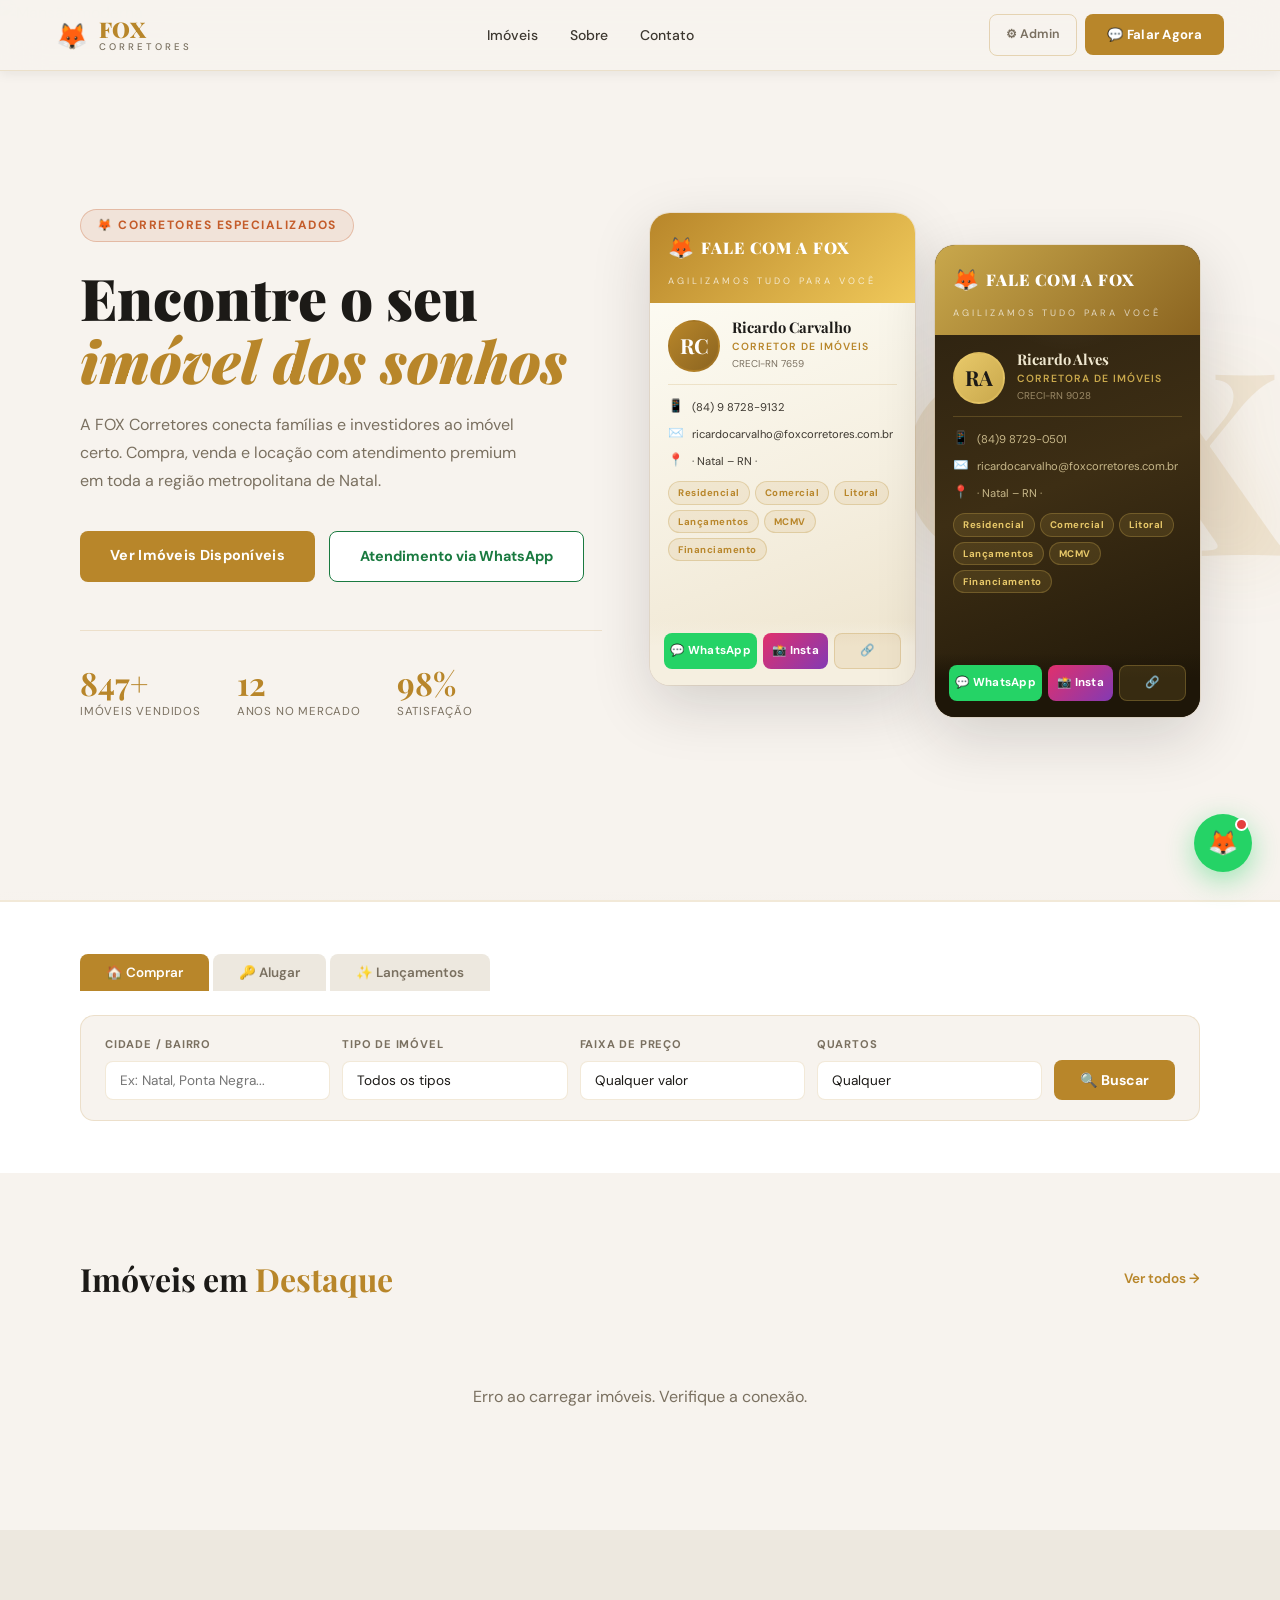
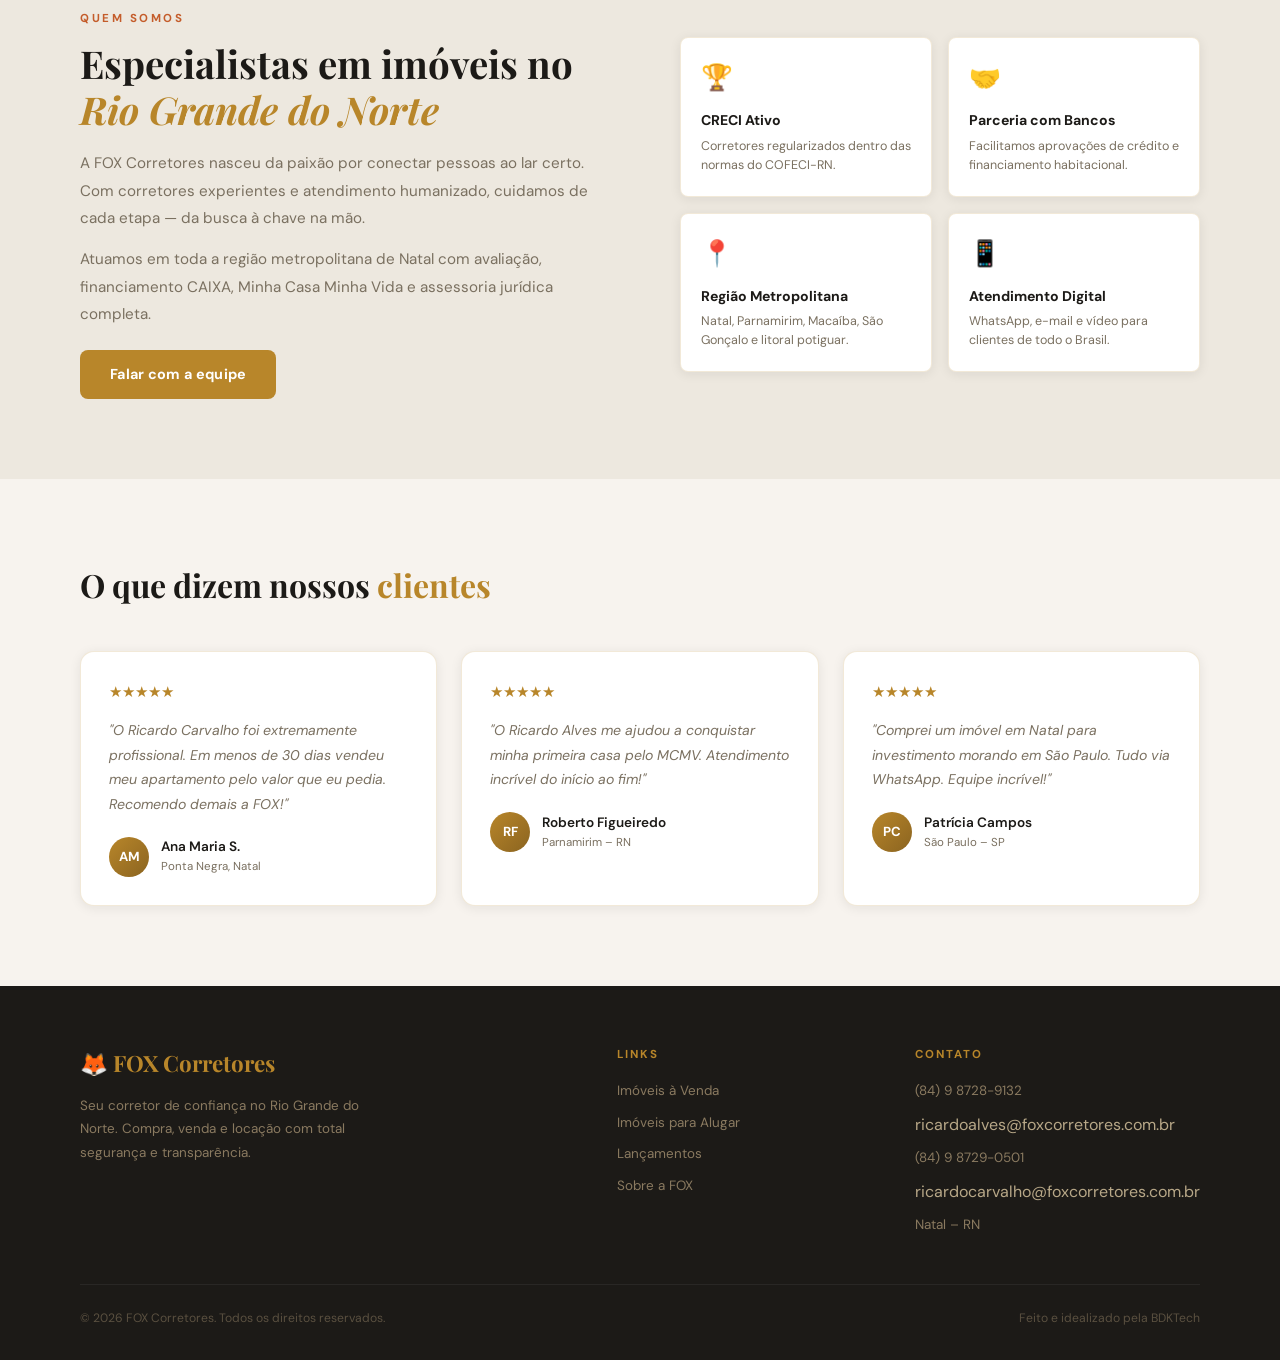
==== index.html @ 23132d55 "Add files via upload" ====
<!DOCTYPE html>
<html lang="pt-BR">
<head>
  <meta charset="UTF-8">
  <meta name="viewport" content="width=device-width, initial-scale=1.0">
  <title>FOX Corretores | Seu Lar Ideal em Natal – RN</title>
  <link rel="stylesheet" href="fox_imoveis.css">
</head>
<body>

<!-- ══════════════════════════════════════════
     NAVBAR
══════════════════════════════════════════ -->
<nav>
  <a href="#" class="nav-logo">
    <span class="nav-logo-emoji">🦊</span>
    <div class="nav-logo-text">
      FOX
      <span>Corretores</span>
    </div>
  </a>
  <ul class="nav-links">
    <li><a href="#listings">Imóveis</a></li>
    <li><a href="#about">Sobre</a></li>
    <li><a href="#contact">Contato</a></li>
  </ul>
  <div class="nav-right">
    <a href="#" class="nav-admin" onclick="openAdminLogin(event)">⚙ Admin</a>
    <a href="#" class="nav-cta" onclick="openWA(); return false;">💬 Falar Agora</a>
  </div>
</nav>

<!-- ══════════════════════════════════════════
     HERO
══════════════════════════════════════════ -->
<section class="hero" id="home">

  <!-- BACKGROUND FOTOGRÁFICO — Mansões reais com família -->
  <div class="hero-bg">
    <!-- Foto principal: mansão moderna luxuosa -->
    <img
      id="hero-photo"
      src="https://images.unsplash.com/photo-1600596542815-ffad4c1539a9?w=1800&q=85&fit=crop&crop=center"
      alt="Mansão moderna"
      style="position:absolute;inset:0;width:100%;height:100%;object-fit:cover;object-position:center 60%;display:block;transition:opacity 1.5s ease;"
    >
    <!-- Foto 2: família em frente a casa -->
    <img
      id="hero-photo-2"
      src="https://images.unsplash.com/photo-1568605114967-8130f3a36994?w=1800&q=85&fit=crop&crop=center"
      alt="Casa com família"
      style="position:absolute;inset:0;width:100%;height:100%;object-fit:cover;object-position:center 55%;display:block;opacity:0;transition:opacity 1.5s ease;"
    >
    <!-- Foto 3: mansão com jardim e piscina -->
    <img
      id="hero-photo-3"
      src="https://images.unsplash.com/photo-1613490493576-7fde63acd811?w=1800&q=85&fit=crop&crop=center"
      alt="Mansão com piscina"
      style="position:absolute;inset:0;width:100%;height:100%;object-fit:cover;object-position:center 50%;display:block;opacity:0;transition:opacity 1.5s ease;"
    >
    <script>
      // Slideshow de fotos reais de mansões
      (function(){
        var photos = ['hero-photo','hero-photo-2','hero-photo-3'];
        var cur = 0;
        setInterval(function(){
          document.getElementById(photos[cur]).style.opacity = '0';
          cur = (cur + 1) % photos.length;
          document.getElementById(photos[cur]).style.opacity = '1';
        }, 6000);
      })();
    </script>
  </div>
  <!-- overlay suave para legibilidade -->
  <div class="hero-overlay"></div>
  <!-- watermark FOX -->
  <div class="hero-watermark">FOX</div>

  <!-- ── CONTEÚDO HERO ESQUERDA ── -->
  <div class="hero-left">
    <div class="hero-tag">🦊 Corretores Especializados</div>
    <h1>Encontre o seu<br><em>imóvel dos sonhos</em></h1>
    <p class="hero-desc">A FOX Corretores conecta famílias e investidores ao imóvel certo. Compra, venda e locação com atendimento premium em toda a região metropolitana de Natal.</p>
    <div class="hero-btns">
      <a href="#listings" class="btn-primary">Ver Imóveis Disponíveis</a>
      <a href="#" class="btn-outline" onclick="openWA(); return false;">Atendimento via WhatsApp</a>
    </div>
    <div class="hero-stats">
      <div><div class="stat-num">847+</div><div class="stat-label">Imóveis Vendidos</div></div>
      <div><div class="stat-num">12</div><div class="stat-label">Anos no Mercado</div></div>
      <div><div class="stat-num">98%</div><div class="stat-label">Satisfação</div></div>
    </div>
  </div>

  <!-- ── DOIS CARTÕES 9:16 LADO A LADO ── -->
  <div class="hero-right">
    <div class="cards-duo">

      <!-- Cartão 1 — Carlos Mendonça (fundo claro) -->
      <div class="biz-card biz-card-1">
        <div class="biz-shine"></div>
        <div class="biz-card-header">
          <div class="biz-logo-line">
            <span class="biz-logo-emoji">🦊</span>
            <span class="biz-logo-name">FALE COM A FOX</span>
          </div>
          <div class="biz-card-sub">AGILIZAMOS TUDO PARA VOCÊ</div>
        </div>
        <div class="biz-avatar-wrap">
          <div class="biz-avatar">RC</div>
          <div>
            <div class="biz-name">Ricardo Carvalho</div>
            <div class="biz-role">Corretor de Imóveis</div>
            <div class="biz-creci">CRECI-RN 7659</div>
          </div>
        </div>
        <div class="biz-divider"></div>
        <div class="biz-info">
          <div class="biz-row"><span class="biz-icon">📱</span><span class="biz-txt">(84) 9 8728-9132</span></div>
          <div class="biz-row"><span class="biz-icon">✉️</span><span class="biz-txt">ricardocarvalho@foxcorretores.com.br</span></div>
          <div class="biz-row"><span class="biz-icon">📍</span><span class="biz-txt">· Natal – RN ·</span></div>
        </div>
        <div class="biz-badges">
          <span class="biz-badge">Residencial</span>
          <span class="biz-badge">Comercial</span>
          <span class="biz-badge">Litoral</span>
          <span class="biz-badge">Lançamentos</span>
          <span class="biz-badge">MCMV</span>
          <span class="biz-badge">Financiamento</span>
          
        </div>
        <div class="biz-actions">
          <a href="#" class="biz-btn biz-btn-wa" onclick="openWA(); return false;">💬 WhatsApp</a>
          <a href="#" class="biz-btn biz-btn-ig">📸 Insta</a>
          <button class="biz-btn biz-btn-sh" onclick="shareCard()">🔗</button>
        </div>
      </div>

      <!-- Cartão 2 — Juliana Pereira (fundo escuro premium) -->
      <div class="biz-card biz-card-2">
        <div class="biz-shine"></div>
        <div class="biz-card-header">
          <div class="biz-logo-line">
            <span class="biz-logo-emoji">🦊</span>
            <span class="biz-logo-name">FALE COM A FOX</span>
          </div>
          <div class="biz-card-sub">AGILIZAMOS TUDO PARA VOCÊ</div>
        </div>
        <div class="biz-avatar-wrap">
          <div class="biz-avatar">RA</div>
          <div>
            <div class="biz-name">Ricardo Alves</div>
            <div class="biz-role">Corretora de Imóveis</div>
            <div class="biz-creci">CRECI-RN 9028</div>
          </div>
        </div>
        <div class="biz-divider"></div>
        <div class="biz-info">
          <div class="biz-row"><span class="biz-icon">📱</span><span class="biz-txt">(84)9 8729-0501</span></div>
          <div class="biz-row"><span class="biz-icon">✉️</span><span class="biz-txt">ricardocarvalho@foxcorretores.com.br</span></div>
          <div class="biz-row"><span class="biz-icon">📍</span><span class="biz-txt">· Natal – RN ·</span></div>
        </div>
        <div class="biz-badges">
          <span class="biz-badge">Residencial</span>
          <span class="biz-badge">Comercial</span>
          <span class="biz-badge">Litoral</span>
          <span class="biz-badge">Lançamentos</span>
          <span class="biz-badge">MCMV</span>
          <span class="biz-badge">Financiamento</span>
        </div>
        <div class="biz-actions">
          <a href="#" class="biz-btn biz-btn-wa" onclick="openWA(); return false;">💬 WhatsApp</a>
          <a href="#" class="biz-btn biz-btn-ig">📸 Insta</a>
          <button class="biz-btn biz-btn-sh" onclick="shareCard()">🔗</button>
        </div>
      </div>

    </div>
  </div>
</section>

<!-- ══════════════════════════════════════════
     BUSCA
══════════════════════════════════════════ -->
<section class="search-section" id="search">
  <div class="search-tabs">
    <button class="tab active" onclick="setTab(this)">🏠 Comprar</button>
    <button class="tab" onclick="setTab(this)">🔑 Alugar</button>
    <button class="tab" onclick="setTab(this)">✨ Lançamentos</button>
  </div>
  <div class="search-bar">
    <div class="filter-group">
      <label>Cidade / Bairro</label>
      <input type="text" placeholder="Ex: Natal, Ponta Negra...">
    </div>
    <div class="filter-group">
      <label>Tipo de Imóvel</label>
      <select>
        <option>Todos os tipos</option>
        <option>Casa</option><option>Apartamento</option><option>Cobertura</option>
        <option>Terreno</option><option>Comercial</option><option>Chácara</option>
      </select>
    </div>
    <div class="filter-group">
      <label>Faixa de Preço</label>
      <select>
        <option>Qualquer valor</option>
        <option>Até R$ 200 mil</option><option>R$ 200–500 mil</option>
        <option>R$ 500 mil – 1 mi</option><option>Acima de R$ 1 mi</option>
      </select>
    </div>
    <div class="filter-group">
      <label>Quartos</label>
      <select>
        <option>Qualquer</option><option>1 quarto</option>
        <option>2 quartos</option><option>3 quartos</option><option>4+ quartos</option>
      </select>
    </div>
    <button class="search-btn" onclick="triggerSearch()">🔍 Buscar</button>
  </div>
</section>

<!-- ══════════════════════════════════════════
     LISTAGENS
══════════════════════════════════════════ -->
<section class="listings-section" id="listings">
  <div class="section-header reveal">
    <h2 class="section-title">Imóveis em <span>Destaque</span></h2>
    <a href="#" class="view-all">Ver todos →</a>
  </div>
  <div class="listings-grid" id="listings-grid"></div>
</section>

<!-- ══════════════════════════════════════════
     SOBRE
══════════════════════════════════════════ -->
<section class="about-section" id="about">
  <div class="reveal">
    <div class="about-label">Quem somos</div>
    <h2 class="about-title">Especialistas em imóveis no<br><em style="color:var(--gold);font-style:italic;">Rio Grande do Norte</em></h2>
    <p class="about-text">A FOX Corretores nasceu da paixão por conectar pessoas ao lar certo. Com corretores experientes e atendimento humanizado, cuidamos de cada etapa — da busca à chave na mão.</p>
    <p class="about-text">Atuamos em toda a região metropolitana de Natal com avaliação, financiamento CAIXA, Minha Casa Minha Vida e assessoria jurídica completa.</p>
    <a href="#" class="btn-primary" onclick="openWA(); return false;" style="margin-top:8px;display:inline-block;">Falar com a equipe</a>
  </div>
  <div class="about-grid reveal">
    <div class="about-item"><div class="about-item-icon">🏆</div><div class="about-item-title">CRECI Ativo</div><div class="about-item-text">Corretores regularizados dentro das normas do COFECI-RN.</div></div>
    <div class="about-item"><div class="about-item-icon">🤝</div><div class="about-item-title">Parceria com Bancos</div><div class="about-item-text">Facilitamos aprovações de crédito e financiamento habitacional.</div></div>
    <div class="about-item"><div class="about-item-icon">📍</div><div class="about-item-title">Região Metropolitana</div><div class="about-item-text">Natal, Parnamirim, Macaíba, São Gonçalo e litoral potiguar.</div></div>
    <div class="about-item"><div class="about-item-icon">📱</div><div class="about-item-title">Atendimento Digital</div><div class="about-item-text">WhatsApp, e-mail e vídeo para clientes de todo o Brasil.</div></div>
  </div>
</section>

<!-- ══════════════════════════════════════════
     DEPOIMENTOS
══════════════════════════════════════════ -->
<section class="testimonials">
  <div class="section-header reveal">
    <h2 class="section-title">O que dizem nossos <span>clientes</span></h2>
  </div>
  <div class="testimonials-grid">
    <div class="testimonial-card reveal">
      <div class="stars">★★★★★</div>
      <div class="testimonial-text">"O Ricardo Carvalho foi extremamente profissional. Em menos de 30 dias vendeu meu apartamento pelo valor que eu pedia. Recomendo demais a FOX!"</div>
      <div class="testimonial-author"><div class="author-avatar">AM</div><div><div class="author-name">Ana Maria S.</div><div class="author-loc">Ponta Negra, Natal</div></div></div>
    </div>
    <div class="testimonial-card reveal">
      <div class="stars">★★★★★</div>
      <div class="testimonial-text">"O Ricardo Alves me ajudou a conquistar minha primeira casa pelo MCMV. Atendimento incrível do início ao fim!"</div>
      <div class="testimonial-author"><div class="author-avatar">RF</div><div><div class="author-name">Roberto Figueiredo</div><div class="author-loc">Parnamirim – RN</div></div></div>
    </div>
    <div class="testimonial-card reveal">
      <div class="stars">★★★★★</div>
      <div class="testimonial-text">"Comprei um imóvel em Natal para investimento morando em São Paulo. Tudo via WhatsApp. Equipe incrível!"</div>
      <div class="testimonial-author"><div class="author-avatar">PC</div><div><div class="author-name">Patrícia Campos</div><div class="author-loc">São Paulo – SP</div></div></div>
    </div>
  </div>
</section>

<!-- ══════════════════════════════════════════
     FOOTER
══════════════════════════════════════════ -->
<footer id="contact">
  <div class="footer-grid">
    <div>
      <div class="footer-brand">🦊 FOX Corretores</div>
      <p class="footer-desc">Seu corretor de confiança no Rio Grande do Norte. Compra, venda e locação com total segurança e transparência.</p>
    </div>
    <div>
      <div class="footer-title">Links</div>
      <div class="footer-links">
        <a href="#listings">Imóveis à Venda</a>
        <a href="#listings">Imóveis para Alugar</a>
        <a href="#listings">Lançamentos</a>
        <a href="#about">Sobre a FOX</a>
      </div>
    </div>
    <div>
      <div class="footer-title">Contato</div>
      <div class="footer-links">
        <a href="tel:+5584987289132">(84) 9 8728-9132</a>
         ricardoalves@foxcorretores.com.br
        <a href="tel:+5584987290501">(84) 9 8729-0501</a>
        ricardocarvalho@foxcorretores.com.br
        
        <a href="#">Natal – RN</a>
      </div>
    </div>
  </div>
  <div class="footer-bottom">
    <span>© 2026 FOX Corretores. Todos os direitos reservados.</span>
    <span>Feito e idealizado pela BDKTech</span>
  </div>
</footer>

<!-- ══════════════════════════════════════════
     WHATSAPP AGENT WIDGET
══════════════════════════════════════════ -->
<div class="wa-widget">
  <div class="wa-chat" id="wa-chat">
    <div class="wa-header">
      <div class="wa-hdr-av">🦊</div>
      <div>
        <div class="wa-hdr-name">Assistente FOX Corretores</div>
        <div class="wa-hdr-status">🟢 Online agora</div>
      </div>
      <button class="wa-hdr-close" onclick="closeWA()">✕</button>
    </div>
    <div class="wa-msgs" id="wa-msgs">
      <div class="msg msg-bot">👋 Olá! Sou o assistente virtual da <strong>FOX Corretores</strong>.</div>
      <div class="msg msg-bot">Para te ajudar a encontrar o imóvel ideal, você busca para <strong>comprar</strong> ou <strong>alugar</strong>? 🏠</div>
    </div>
    <div class="wa-quick" id="wa-quick">
      <button class="q-btn" onclick="selectOpt('Comprar')">🏠 Comprar</button>
      <button class="q-btn" onclick="selectOpt('Alugar')">🔑 Alugar</button>
      <button class="q-btn" onclick="selectOpt('Só estou olhando')">👀 Só olhando</button>
    </div>
    <div class="wa-input-row">
      <input class="wa-inp" id="wa-inp" type="text" placeholder="Digite sua mensagem..." onkeydown="if(event.key==='Enter')sendWA()">
      <button class="wa-send-btn" onclick="sendWA()">➤</button>
    </div>
  </div>
  <div class="wa-bubble" id="wa-bubble" onclick="toggleWA()">
    🦊
    <div class="wa-dot"></div>
  </div>
</div>

<!-- ══════════════════════════════════════════
     PAINEL ADMIN
══════════════════════════════════════════ -->
<div id="admin-panel">
  <div style="flex:1;" onclick="closeAdmin()"></div>
  <div class="admin-sidebar" onclick="event.stopPropagation()">

    <!-- VIEW: LOGIN -->
    <div id="admin-login-view">
      <div class="admin-header">
        <div class="admin-title">🦊 Painel FOX Corretores</div>
        <button class="admin-close" onclick="closeAdmin()">✕</button>
      </div>
      <div class="admin-body" style="background:var(--bg-card);">
        <div class="login-box">
          <h2>Acesso Restrito</h2>
          <p>Entre com suas credenciais para gerenciar os anúncios do site.</p>
          <div class="form-group"><label>E-mail</label><input class="form-control" id="login-user" type="email" placeholder="seu@email.com" onkeydown="if(event.key==='Enter')doLogin()"></div>
          <div class="form-group"><label>Senha</label><input class="form-control" id="login-pass" type="password" placeholder="••••••••" onkeydown="if(event.key==='Enter')doLogin()"></div>
          <button class="btn-form" onclick="doLogin()">Entrar no Painel</button>
          <div class="login-error" id="login-error">Usuário ou senha incorretos.</div>
          <p class="login-hint" style="color:var(--text-muted);font-size:0.72rem;margin-top:12px;">Use seu e-mail e senha cadastrados pela administração.</p>
        </div>
      </div>
    </div>

    <!-- VIEW: PAINEL PRINCIPAL -->
    <div id="admin-main-view" style="display:none;flex-direction:column;height:100%;">
      <div class="admin-header">
        <div class="admin-title">🦊 Painel FOX Corretores</div>
        <button class="admin-close" onclick="closeAdmin()">✕</button>
      </div>
      <div class="admin-tabs">
        <button class="admin-tab active"  onclick="switchAdminTab('imoveis',this)">🏠 Imóveis</button>
        <button class="admin-tab"         onclick="switchAdminTab('corretores',this)">👤 Corretores</button>
      </div>
      <div class="admin-body" id="admin-body-content"></div>
    </div>
  </div>
</div>

<!-- MODAL: NOVO / EDITAR IMÓVEL -->
<div class="modal-overlay" id="imovel-modal" onclick="closeModal()">
  <div class="modal-box" onclick="event.stopPropagation()">
    <div class="modal-title" id="modal-title">Novo Anúncio</div>
    <div class="form-grid">
      <div class="form-group s2"><label>Título do Imóvel</label><input class="form-control" id="f-titulo" placeholder="Ex: Casa com piscina em condomínio fechado"></div>
      <div class="form-group">
        <label>Tipo</label>
        <select class="form-control" id="f-tipo"><option>Casa</option><option>Apartamento</option><option>Cobertura</option><option>Terreno</option><option>Comercial</option><option>Chácara</option></select>
      </div>
      <div class="form-group">
        <label>Modalidade</label>
        <select class="form-control" id="f-modal"><option value="venda">Venda</option><option value="aluguel">Aluguel</option><option value="lancamento">Lançamento</option></select>
      </div>
      <div class="form-group"><label>Preço</label><input class="form-control" id="f-preco" placeholder="Ex: R$ 750.000 ou R$ 3.200/mês"></div>
      <div class="form-group"><label>Área (m²)</label><input class="form-control" id="f-area" placeholder="280"></div>
      <div class="form-group"><label>Quartos</label><input class="form-control" id="f-quartos" type="number" min="0" max="20" placeholder="4"></div>
      <div class="form-group"><label>Suítes</label><input class="form-control" id="f-suites" type="number" min="0" max="20" placeholder="2"></div>
      <div class="form-group"><label>Vagas</label><input class="form-control" id="f-vagas" type="number" min="0" max="20" placeholder="2"></div>
      <div class="form-group"><label>Banheiros</label><input class="form-control" id="f-banheiros" type="number" min="0" max="20" placeholder="3"></div>
      <div class="form-group s2"><label>Bairro / Cidade</label><input class="form-control" id="f-local" placeholder="Ex: Ponta Negra, Natal – RN"></div>
      <div class="form-group s2"><label>Descrição</label><textarea class="form-control" id="f-desc" rows="3" placeholder="Descreva o imóvel, diferenciais, localização..."></textarea></div>
      <div class="form-group s2">
        <label>Fotos do Imóvel</label>
        <div class="img-upload" onclick="document.getElementById('img-file-input').click()">
          <input type="file" id="img-file-input" accept="image/*" multiple onchange="handleImgUpload(event)">
          <div class="img-upload-lbl">📷 <span>Clique para adicionar fotos</span> · JPG, PNG · múltiplas imagens</div>
        </div>
        <div class="img-previews" id="img-previews"></div>
      </div>
    </div>
    <div class="modal-actions">

      <button class="btn-save"   onclick="saveImovel()">💾 Salvar Anúncio</button>
    </div>
  </div>
</div>

<!-- MODAL: EDITAR PERFIL DO CORRETOR -->
<div class="modal-overlay" id="corretor-modal" onclick="closeCorretorModal()">
  <div class="modal-box" onclick="event.stopPropagation()" style="max-width:520px;">
    <div class="modal-title">✏ Editar Perfil do Corretor</div>

    <!-- Avatar preview + upload de foto -->
    <div style="display:flex;align-items:center;gap:20px;margin-bottom:24px;padding:16px;
                background:var(--bg);border-radius:var(--radius-sm);border:1px solid var(--border);">
      <div id="cf-foto-preview"
           style="width:72px;height:72px;border-radius:50%;overflow:hidden;flex-shrink:0;
                  background:linear-gradient(135deg,#B8862A,#8B6420);
                  display:flex;align-items:center;justify-content:center;
                  font-family:'Playfair Display',serif;font-size:1.5rem;font-weight:700;color:#fff;">RC</div>
      <div>
        <div style="font-weight:700;font-size:0.85rem;color:var(--text);margin-bottom:8px;">Foto de Perfil</div>
        <div style="display:flex;gap:8px;flex-wrap:wrap;">
          <label style="background:var(--gold);color:#fff;padding:7px 16px;border-radius:var(--radius-sm);
                        font-size:0.78rem;font-weight:700;cursor:pointer;display:inline-block;">
            📷 Escolher Foto
            <input type="file" accept="image/*" style="display:none;" onchange="handleCorretorFoto(event)">
          </label>
          <button onclick="removeCorretorFoto()"
                  style="background:rgba(192,57,43,0.1);border:1px solid rgba(192,57,43,0.25);color:#C0392B;
                         padding:7px 14px;border-radius:var(--radius-sm);font-size:0.78rem;font-weight:600;
                         cursor:pointer;font-family:'DM Sans',sans-serif;">
            🗑 Remover
          </button>
        </div>
        <p style="font-size:0.7rem;color:var(--text-muted);margin-top:6px;">JPG ou PNG · será recortada em círculo</p>
      </div>
    </div>

    <div class="form-grid">
      <div class="form-group s2"><label>Nome Completo</label>
        <input class="form-control" id="cf-nome" placeholder="Ex: Ricardo Carvalho"></div>
      <div class="form-group"><label>Cargo / Função</label>
        <input class="form-control" id="cf-role" placeholder="Corretor de Imóveis"></div>
      <div class="form-group"><label>CRECI</label>
        <input class="form-control" id="cf-creci" placeholder="CRECI-RN 0000"></div>
      <div class="form-group"><label>Telefone</label>
        <input class="form-control" id="cf-tel" placeholder="(84) 9 9999-9999"></div>
      <div class="form-group"><label>E-mail</label>
        <input class="form-control" id="cf-email" placeholder="nome@foxcorretores.com.br"></div>
      <div class="form-group"><label>Cidade / Região</label>
        <input class="form-control" id="cf-cidade" placeholder="Natal – RN"></div>
      <div class="form-group"><label>WhatsApp (só números)</label>
        <input class="form-control" id="cf-wa" placeholder="5584999999999"></div>
      <div class="form-group"><label>Instagram (usuário ou URL)</label>
        <input class="form-control" id="cf-ig" placeholder="@foxcorretores ou https://...">
      </div>
      <div class="form-group s2"><label>Especialidades (separadas por vírgula)</label>
        <input class="form-control" id="cf-badges" placeholder="Residencial, Comercial, Litoral, MCMV">
      </div>
      <div class="form-group s2">
        <label>Senha de Acesso ao Painel</label>
        <input class="form-control" id="cf-senha" type="password" placeholder="Deixe em branco para não alterar">
        <p style="font-size:0.7rem;color:var(--text-muted);margin-top:5px;">Define ou altera a senha de login deste corretor no painel admin.</p>
      </div>
    </div>
    <div class="modal-actions">
      <button class="btn-cancel" onclick="closeCorretorModal()">Cancelar</button>
      <button class="btn-save"   onclick="saveCorretor()">💾 Salvar Perfil</button>
    </div>
  </div>
</div>

<!-- TOAST -->
<div class="toast" id="toast"></div>

<!-- SCRIPTS -->
<script src="fox_main.js"></script>
<script src="fox_admin.js"></script>

</body>
</html>
---- fox_imoveis.css ----
/* ══════════════════════════════════════════
   FOX IMÓVEIS — Stylesheet Principal
   Paleta: Branco / Creme / Dourado / Terracota
══════════════════════════════════════════ */

@import url('https://fonts.googleapis.com/css2?family=Playfair+Display:ital,wght@0,400;0,700;0,900;1,400&family=DM+Sans:ital,wght@0,300;0,400;0,500;0,600;1,400&display=swap');

/* ── VARIÁVEIS ── */
:root {
  --gold:        #B8862A;
  --gold-2:      #D4A843;
  --gold-light:  #F0C95A;
  --terra:       #C45C2A;
  --terra-light: #E87848;

  --bg:          #F7F3EE;
  --bg-2:        #EDE8DF;
  --bg-3:        #E4DDD3;
  --bg-card:     #FFFFFF;
  --bg-dark:     #1C1A17;

  --text:        #1C1A17;
  --text-2:      #3D3830;
  --text-muted:  #7A7060;
  --text-light:  #A89880;

  --border:      rgba(184,134,42,0.18);
  --border-2:    rgba(184,134,42,0.30);
  --shadow-sm:   0 2px 12px rgba(28,26,23,0.08);
  --shadow-md:   0 8px 32px rgba(28,26,23,0.12);
  --shadow-lg:   0 20px 60px rgba(28,26,23,0.16);
  --radius:      14px;
  --radius-sm:   8px;
}

/* ── RESET ── */
*, *::before, *::after { margin:0; padding:0; box-sizing:border-box; }
html { scroll-behavior:smooth; }
body {
  font-family: 'DM Sans', sans-serif;
  background: var(--bg);
  color: var(--text);
  overflow-x: hidden;
  line-height: 1.6;
}
img { max-width:100%; display:block; }
a { text-decoration:none; }

/* ══════════════════════════════════════════
   NAVBAR
══════════════════════════════════════════ */
nav {
  position: fixed; top:0; left:0; right:0; z-index:1000;
  display: flex; align-items:center; justify-content:space-between;
  padding: 14px 56px;
  background: rgba(247,243,238,0.92);
  backdrop-filter: blur(20px);
  border-bottom: 1px solid var(--border);
  box-shadow: var(--shadow-sm);
}
.nav-logo {
  display: flex; align-items:center; gap:10px;
  font-family: 'Playfair Display', serif;
  font-size: 1.35rem; font-weight:900; color:var(--gold);
  letter-spacing: 0.5px;
}
.nav-logo-emoji { font-size:1.6rem; line-height:1; }
.nav-logo-text { display:flex; flex-direction:column; line-height:1.1; }
.nav-logo-text span { font-size:0.6rem; font-family:'DM Sans',sans-serif; font-weight:500; color:var(--text-muted); letter-spacing:3px; text-transform:uppercase; }
.nav-links { display:flex; gap:32px; list-style:none; }
.nav-links a { color:var(--text-2); font-size:0.875rem; font-weight:500; transition:color 0.2s; }
.nav-links a:hover { color:var(--gold); }
.nav-right { display:flex; gap:8px; align-items:center; }
.nav-cta {
  background: var(--gold); color:#fff;
  padding: 10px 22px; border-radius:var(--radius-sm);
  font-weight:700; font-size:0.82rem; cursor:pointer; border:none;
  transition:all 0.2s; letter-spacing:0.3px;
}
.nav-cta:hover { background:var(--gold-2); transform:translateY(-1px); box-shadow:0 4px 16px rgba(184,134,42,0.3); }
.nav-admin {
  background:transparent; color:var(--text-muted);
  padding:10px 16px; border-radius:var(--radius-sm);
  font-weight:600; font-size:0.78rem; cursor:pointer;
  border:1px solid var(--border-2); transition:all 0.2s;
}
.nav-admin:hover { border-color:var(--gold); color:var(--gold); background:rgba(184,134,42,0.06); }

/* ══════════════════════════════════════════
   HERO
══════════════════════════════════════════ */
.hero {
  min-height: 100vh;
  display: grid;
  grid-template-columns: 1fr 1fr;
  align-items: center;
  padding: 110px 80px 80px;
  position: relative;
  overflow: hidden;
  gap: 48px;
}

/* background SVG + overlay */
.hero-bg {
  position: absolute; inset:0; z-index:0;
  pointer-events:none; user-select:none;
}
.hero-bg svg { width:100%; height:100%; object-fit:cover; display:block; }
.hero-overlay {
  position: absolute; inset:0; z-index:1; pointer-events:none;
  /* Gradiente direcional: mais opaco na esquerda (texto) e base, mais transparente à direita (cartões) */
  background:
    linear-gradient(105deg,
      rgba(247,243,238,0.88) 0%,
      rgba(247,243,238,0.72) 38%,
      rgba(247,243,238,0.38) 60%,
      rgba(247,243,238,0.55) 100%
    ),
    linear-gradient(to bottom,
      rgba(247,243,238,0.3) 0%,
      rgba(247,243,238,0.0) 30%,
      rgba(247,243,238,0.0) 65%,
      rgba(247,243,238,0.7) 100%
    );
}

/* watermark FOX */
.hero-watermark {
  position: absolute; right:0; top:50%;
  transform: translateY(-50%);
  font-family:'Playfair Display',serif;
  font-size: clamp(14rem, 20vw, 22rem);
  font-weight:900; line-height:1;
  color: rgba(184,134,42,0.13);
  pointer-events:none; user-select:none;
  z-index:2; letter-spacing:-4px;
  text-shadow: 0 0 80px rgba(184,134,42,0.15);
}

.hero-left  { position:relative; z-index:3; }
.hero-right { position:relative; z-index:3; display:flex; justify-content:center; align-items:center; }

/* conteúdo hero */
.hero-tag {
  display: inline-flex; align-items:center; gap:8px;
  background: rgba(196,92,42,0.10);
  border: 1px solid rgba(196,92,42,0.30);
  color: var(--terra);
  padding: 6px 16px; border-radius:99px;
  font-size:0.75rem; font-weight:700; letter-spacing:1.5px; text-transform:uppercase;
  margin-bottom:24px;
}
.hero h1 {
  font-family: 'Playfair Display', serif;
  font-size: clamp(2.6rem, 4.5vw, 4.2rem);
  font-weight:900; line-height:1.1; color:var(--text);
  margin-bottom:18px;
}
.hero h1 em { color:var(--gold); font-style:italic; }
.hero-desc { color:var(--text-muted); font-size:1rem; line-height:1.75; max-width:460px; margin-bottom:36px; }
.hero-btns { display:flex; gap:14px; flex-wrap:wrap; }

.btn-primary {
  background:var(--gold); color:#fff;
  padding:13px 30px; border-radius:var(--radius-sm);
  font-weight:700; font-size:0.9rem; cursor:pointer; border:none;
  transition:all 0.3s; display:inline-block; letter-spacing:0.3px;
}
.btn-primary:hover { background:var(--gold-2); transform:translateY(-2px); box-shadow:0 8px 24px rgba(184,134,42,0.35); }
.btn-outline {
  background: #fff; color: #1A7A40;
  padding:13px 30px; border-radius:var(--radius-sm);
  font-weight:700; font-size:0.9rem; cursor:pointer;
  border:1.5px solid #1A7A40; transition:all 0.3s; display:inline-block;
}
.btn-outline:hover { background:#f0fff6; border-color:#158035; color:#158035; transform:translateY(-2px); box-shadow:0 6px 20px rgba(26,122,64,0.18); }

.hero-stats {
  display:flex; gap:36px; margin-top:48px; padding-top:36px;
  border-top:1px solid var(--border);
}
.stat-num {
  font-family:'Playfair Display',serif;
  font-size:2rem; font-weight:700; color:var(--gold); line-height:1;
}
.stat-label { font-size:0.72rem; color:var(--text-muted); margin-top:4px; text-transform:uppercase; letter-spacing:0.8px; }

/* ══════════════════════════════════════════
   CARROSSEL DE CARTÕES (formato 9:16)
══════════════════════════════════════════ */
.cards-duo {
  display: flex;
  gap: 20px;
  align-items: flex-start;
  justify-content: center;
}

.biz-card {
  width: 265px;
  /* 9:16 → height = width * 16/9 */
  height: 472px;
  border-radius: 20px;
  overflow: hidden;
  position: relative;
  box-shadow: var(--shadow-lg), 0 0 0 1px rgba(184,134,42,0.12);
  flex-shrink: 0;
  transition: transform 0.35s ease, box-shadow 0.35s ease;
}
.biz-card:hover { transform:translateY(-8px); box-shadow:0 32px 80px rgba(28,26,23,0.22), 0 0 0 1px rgba(184,134,42,0.2); }

/* card 1 – fundo claro marfim */
.biz-card-1 { background:linear-gradient(160deg,#FFFFF8 0%,#F5EFE0 60%,#EDE3CC 100%); animation:floatA 6s ease-in-out infinite; }
/* card 2 – fundo dourado escuro premium */
.biz-card-2 { background:linear-gradient(160deg,#2A2010 0%,#3D2E14 50%,#1E1608 100%); animation:floatB 6s ease-in-out infinite; margin-top:32px; }

@keyframes floatA { 0%,100%{transform:translateY(0) rotate(-1.5deg);} 50%{transform:translateY(-10px) rotate(1deg);} }
@keyframes floatB { 0%,100%{transform:translateY(0) rotate(1.5deg);} 50%{transform:translateY(-10px) rotate(-1deg);} }

/* faixa topo do cartão */
.biz-card-header {
  padding:18px 18px 14px;
  position:relative; z-index:1;
}
.biz-card-1 .biz-card-header { background:linear-gradient(135deg,var(--gold) 0%,var(--gold-light) 100%); }
.biz-card-2 .biz-card-header { background:linear-gradient(135deg,#C9A84C 0%,#8B6420 100%); }

.biz-logo-line {
  display:flex; align-items:center; gap:7px; margin-bottom:10px;
}
.biz-logo-emoji { font-size:1.3rem; }
.biz-logo-name {
  font-family:'Playfair Display',serif; font-weight:900; font-size:1rem; letter-spacing:1px;
}
.biz-card-1 .biz-logo-name { color:#fff; }
.biz-card-2 .biz-logo-name { color:#fff; }
.biz-card-sub { font-size:0.58rem; letter-spacing:3px; text-transform:uppercase; opacity:0.85; }
.biz-card-1 .biz-card-sub { color:rgba(255,255,255,0.85); }
.biz-card-2 .biz-card-sub { color:rgba(255,255,255,0.8); }

/* avatar e nome */
.biz-avatar-wrap { padding:16px 18px 0; display:flex; align-items:center; gap:12px; }
.biz-avatar {
  width:52px; height:52px; border-radius:50%;
  display:flex; align-items:center; justify-content:center;
  font-family:'Playfair Display',serif; font-size:1.3rem; font-weight:700;
  flex-shrink:0; overflow:hidden;
}
.biz-card-1 .biz-avatar { background:linear-gradient(135deg,var(--gold),#8B6420); color:#fff; border:2px solid rgba(184,134,42,0.4); }
.biz-card-2 .biz-avatar { background:linear-gradient(135deg,#E8C96A,#C9A84C); color:#1C1A17; border:2px solid rgba(232,201,106,0.4); }
.biz-name { font-family:'Playfair Display',serif; font-weight:700; font-size:0.92rem; line-height:1.2; }
.biz-card-1 .biz-name { color:var(--text); }
.biz-card-2 .biz-name { color:#F0E8D0; }
.biz-role { font-size:0.65rem; text-transform:uppercase; letter-spacing:1px; font-weight:600; margin-top:2px; }
.biz-card-1 .biz-role { color:var(--gold); }
.biz-card-2 .biz-role { color:#C9A84C; }
.biz-creci { font-size:0.62rem; margin-top:1px; }
.biz-card-1 .biz-creci { color:var(--text-muted); }
.biz-card-2 .biz-creci { color:rgba(200,180,140,0.7); }

/* divisor */
.biz-divider { margin:12px 18px; height:1px; }
.biz-card-1 .biz-divider { background:var(--border); }
.biz-card-2 .biz-divider { background:rgba(201,168,76,0.25); }

/* info */
.biz-info { padding:0 18px; display:flex; flex-direction:column; gap:7px; }
.biz-row { display:flex; align-items:center; gap:8px; }
.biz-icon { font-size:0.78rem; width:16px; text-align:center; flex-shrink:0; }
.biz-txt { font-size:0.7rem; line-height:1.3; }
.biz-card-1 .biz-txt { color:var(--text-2); }
.biz-card-2 .biz-txt { color:#C8B88A; }

/* badges */
.biz-badges { padding:10px 18px 80px; display:flex; flex-wrap:wrap; gap:5px; }
.biz-badge { padding:3px 9px; border-radius:99px; font-size:0.6rem; font-weight:700; letter-spacing:0.5px; }
.biz-card-1 .biz-badge { background:rgba(184,134,42,0.1); border:1px solid rgba(184,134,42,0.25); color:var(--gold); }
.biz-card-2 .biz-badge { background:rgba(201,168,76,0.15); border:1px solid rgba(201,168,76,0.3); color:#E8C96A; }

/* ações */
.biz-actions {
  position:absolute; bottom:0; left:0; right:0;
  padding:12px 14px 16px;
  display:flex; gap:6px;
}
.biz-card-1 .biz-actions { background:linear-gradient(to top,rgba(245,239,224,1) 60%,rgba(245,239,224,0) 100%); }
.biz-card-2 .biz-actions { background:linear-gradient(to top,rgba(30,22,8,1) 60%,rgba(30,22,8,0) 100%); }

.biz-btn {
  flex:1; padding:9px 6px; border-radius:8px;
  font-size:0.72rem; font-weight:700; cursor:pointer; border:none;
  display:flex; align-items:center; justify-content:center; gap:5px;
  transition:all 0.2s; font-family:'DM Sans',sans-serif; letter-spacing:0.3px;
  white-space:nowrap;
}
.biz-btn-wa  { background:#25D366; color:#fff; }
.biz-btn-wa:hover  { background:#1db954; transform:translateY(-1px); }
.biz-btn-ig  { background:linear-gradient(135deg,#E1306C,#833AB4); color:#fff; }
.biz-btn-ig:hover  { transform:translateY(-1px); }
.biz-btn-sh  { background:rgba(184,134,42,0.12); color:var(--gold); border:1px solid rgba(184,134,42,0.25); }
.biz-card-2 .biz-btn-sh { background:rgba(201,168,76,0.15); color:#E8C96A; border-color:rgba(201,168,76,0.3); }
.biz-btn-sh:hover { background:rgba(184,134,42,0.22); }

/* decoração shine */
.biz-shine {
  position:absolute; top:-60%; left:-60%; width:220%; height:220%;
  background:radial-gradient(ellipse 30% 25% at 50% 20%, rgba(255,255,255,0.18), transparent 70%);
  pointer-events:none; z-index:0;
}

/* ══════════════════════════════════════════
   BUSCA
══════════════════════════════════════════ */
.search-section {
  background:var(--bg-card);
  padding:52px 80px;
  border-top: 2px solid var(--border);
  box-shadow: var(--shadow-sm);
}
.search-tabs { display:flex; gap:4px; margin-bottom:24px; }
.tab {
  padding:10px 26px; border-radius:8px 8px 0 0;
  font-size:0.84rem; font-weight:600; cursor:pointer; border:none;
  transition:all 0.2s; background:var(--bg-2); color:var(--text-muted);
  font-family:'DM Sans',sans-serif;
}
.tab.active { background:var(--gold); color:#fff; }
.search-bar {
  display:grid; grid-template-columns:1fr 1fr 1fr 1fr auto; gap:12px; align-items:end;
  background:var(--bg); border:1.5px solid var(--border);
  border-radius:var(--radius); padding:20px 24px;
}
.filter-group label {
  display:block; font-size:0.7rem; font-weight:700; color:var(--text-muted);
  letter-spacing:0.8px; text-transform:uppercase; margin-bottom:7px;
}
.filter-group select, .filter-group input {
  width:100%; background:var(--bg-card); border:1.5px solid var(--border);
  color:var(--text); padding:10px 14px; border-radius:var(--radius-sm);
  font-family:'DM Sans',sans-serif; font-size:0.85rem; outline:none;
  transition:border-color 0.2s; appearance:none;
}
.filter-group select:focus, .filter-group input:focus { border-color:var(--gold); }
.search-btn {
  background:var(--gold); color:#fff;
  padding:11px 26px; border-radius:var(--radius-sm);
  font-weight:700; font-size:0.88rem; cursor:pointer; border:none;
  white-space:nowrap; font-family:'DM Sans',sans-serif;
  transition:all 0.2s;
}
.search-btn:hover { background:var(--gold-2); transform:translateY(-1px); }

/* ══════════════════════════════════════════
   LISTINGS
══════════════════════════════════════════ */
.listings-section { padding:80px; background:var(--bg); }
.section-header { display:flex; align-items:center; justify-content:space-between; margin-bottom:40px; }
.section-title { font-family:'Playfair Display',serif; font-size:2rem; font-weight:700; color:var(--text); }
.section-title span { color:var(--gold); }
.view-all { color:var(--gold); font-size:0.85rem; font-weight:600; display:flex; align-items:center; gap:6px; transition:gap 0.2s; }
.view-all:hover { gap:10px; }

.listings-grid { display:grid; grid-template-columns:repeat(3,1fr); gap:24px; }

.listing-card {
  background:var(--bg-card); border-radius:var(--radius);
  overflow:hidden; transition:all 0.3s; cursor:pointer;
  border:1px solid rgba(184,134,42,0.10);
  box-shadow: var(--shadow-sm);
}
.listing-card:hover { transform:translateY(-6px); box-shadow:var(--shadow-lg); border-color:var(--border-2); }
.card-img { height:210px; position:relative; overflow:hidden; background:var(--bg-2); }
.card-img-bg {
  width:100%; height:100%; display:flex; align-items:center; justify-content:center;
  font-size:3.5rem; transition:transform 0.5s;
}
.listing-card:hover .card-img-bg { transform:scale(1.06); }
.prop-img { width:100%; height:100%; object-fit:cover; position:absolute; inset:0; transition:transform 0.5s; }
.listing-card:hover .prop-img { transform:scale(1.06); }

.card-label {
  position:absolute; top:12px; left:12px;
  padding:4px 12px; border-radius:99px;
  font-size:0.68rem; font-weight:700; letter-spacing:1px; text-transform:uppercase;
}
.label-sale    { background:var(--gold); color:#fff; }
.label-rent    { background:#2E86C1; color:#fff; }
.label-new     { background:#1A9B5A; color:#fff; }

.card-fav {
  position:absolute; top:12px; right:12px;
  width:32px; height:32px;
  background:rgba(255,255,255,0.92); backdrop-filter:blur(8px);
  border:1px solid rgba(184,134,42,0.2); border-radius:50%;
  display:flex; align-items:center; justify-content:center;
  font-size:0.85rem; cursor:pointer; transition:all 0.2s;
}
.card-fav:hover { background:#fff; border-color:var(--gold); }

.card-body { padding:18px 20px; }
.card-price { font-family:'Playfair Display',serif; font-size:1.3rem; font-weight:700; color:var(--gold); }
.card-price-sub { font-size:0.7rem; color:var(--text-muted); display:inline; }
.card-title-prop { font-size:0.93rem; font-weight:600; color:var(--text); margin:8px 0 5px; }
.card-location { font-size:0.78rem; color:var(--text-muted); display:flex; align-items:center; gap:4px; margin-bottom:12px; }
.card-features {
  display:flex; gap:12px; flex-wrap:wrap;
  padding-top:12px; border-top:1px solid var(--bg-3);
}
.feature { display:flex; align-items:center; gap:4px; font-size:0.75rem; color:var(--text-muted); }
.feature strong { color:var(--text-2); font-weight:600; }

.ig1{background:linear-gradient(135deg,#D4E8C8,#A8C888);}
.ig2{background:linear-gradient(135deg,#C8D8E8,#A0BCD8);}
.ig3{background:linear-gradient(135deg,#E8D4C8,#D4A898);}
.ig4{background:linear-gradient(135deg,#C8E8D8,#98C8B0);}
.ig5{background:linear-gradient(135deg,#E8E4C8,#C8C098);}
.ig6{background:linear-gradient(135deg,#D8C8E8,#B0A0C8);}

/* ══════════════════════════════════════════
   SOBRE
══════════════════════════════════════════ */
.about-section {
  padding:80px; background:var(--bg-2);
  display:grid; grid-template-columns:1fr 1fr; gap:80px; align-items:center;
}
.about-label {
  font-size:0.72rem; font-weight:700; letter-spacing:2.5px;
  text-transform:uppercase; color:var(--terra); margin-bottom:12px;
}
.about-title {
  font-family:'Playfair Display',serif; font-size:2.4rem;
  font-weight:700; line-height:1.2; color:var(--text); margin-bottom:18px;
}
.about-text { color:var(--text-muted); line-height:1.8; margin-bottom:14px; font-size:0.95rem; }
.about-grid { display:grid; grid-template-columns:1fr 1fr; gap:16px; }
.about-item {
  background:var(--bg-card); border:1px solid var(--border);
  border-radius:var(--radius-sm); padding:20px;
  box-shadow:var(--shadow-sm);
}
.about-item-icon { font-size:1.6rem; margin-bottom:10px; }
.about-item-title { font-weight:700; font-size:0.88rem; color:var(--text); margin-bottom:5px; }
.about-item-text { font-size:0.78rem; color:var(--text-muted); line-height:1.55; }

/* ══════════════════════════════════════════
   DEPOIMENTOS
══════════════════════════════════════════ */
.testimonials { padding:80px; background:var(--bg); }
.testimonials-grid { display:grid; grid-template-columns:repeat(3,1fr); gap:24px; margin-top:40px; }
.testimonial-card {
  background:var(--bg-card); border:1px solid var(--border);
  border-radius:var(--radius); padding:28px; box-shadow:var(--shadow-sm);
  transition:all 0.3s;
}
.testimonial-card:hover { transform:translateY(-4px); box-shadow:var(--shadow-md); }
.stars { color:var(--gold); font-size:0.95rem; margin-bottom:14px; }
.testimonial-text {
  font-size:0.88rem; color:var(--text-muted); line-height:1.75;
  margin-bottom:20px; font-style:italic;
}
.testimonial-author { display:flex; align-items:center; gap:12px; }
.author-avatar {
  width:40px; height:40px; border-radius:50%;
  background:linear-gradient(135deg,var(--gold),#8B6420);
  display:flex; align-items:center; justify-content:center;
  font-weight:700; color:#fff; font-size:0.82rem; flex-shrink:0;
}
.author-name { font-size:0.85rem; font-weight:600; color:var(--text); }
.author-loc  { font-size:0.72rem; color:var(--text-muted); }

/* ══════════════════════════════════════════
   FOOTER
══════════════════════════════════════════ */
footer {
  background:var(--bg-dark); color:#B8A888;
  padding:60px 80px 32px;
}
.footer-grid { display:grid; grid-template-columns:2fr 1fr 1fr; gap:60px; margin-bottom:48px; }
.footer-brand {
  font-family:'Playfair Display',serif; font-size:1.4rem;
  font-weight:700; color:var(--gold); margin-bottom:12px;
  display:flex; align-items:center; gap:8px;
}
.footer-desc { font-size:0.84rem; line-height:1.75; max-width:280px; color:#8A7A60; }
.footer-title { font-size:0.72rem; font-weight:700; letter-spacing:2px; text-transform:uppercase; color:var(--gold); margin-bottom:16px; }
.footer-links { display:flex; flex-direction:column; gap:10px; }
.footer-links a { font-size:0.84rem; color:#8A7A60; transition:color 0.2s; }
.footer-links a:hover { color:var(--gold); }
.footer-bottom {
  border-top:1px solid rgba(255,255,255,0.06); padding-top:24px;
  display:flex; align-items:center; justify-content:space-between;
  font-size:0.76rem; color:#5A5040;
}

/* ══════════════════════════════════════════
   WHATSAPP WIDGET
══════════════════════════════════════════ */
.wa-widget { position:fixed; bottom:28px; right:28px; z-index:9999; }
.wa-bubble {
  width:58px; height:58px; border-radius:50%;
  background:#25D366; display:flex; align-items:center; justify-content:center;
  cursor:pointer; font-size:1.5rem;
  box-shadow:0 8px 28px rgba(37,211,102,0.45);
  animation:pWA 2.5s ease-in-out infinite;
  position:relative; transition:transform 0.2s;
}
.wa-bubble:hover { transform:scale(1.1); }
@keyframes pWA { 0%,100%{box-shadow:0 8px 28px rgba(37,211,102,0.4);} 50%{box-shadow:0 8px 48px rgba(37,211,102,0.7);} }
.wa-dot {
  position:absolute; top:4px; right:4px;
  width:13px; height:13px; border-radius:50%;
  background:#E53E3E; border:2px solid var(--bg-card);
  animation:blink 1.2s ease-in-out infinite;
}
@keyframes blink { 0%,100%{opacity:1;} 50%{opacity:0.25;} }

.wa-chat {
  position:absolute; bottom:70px; right:0;
  width:340px; border-radius:16px; overflow:hidden;
  background:#fff; box-shadow:0 20px 60px rgba(0,0,0,0.18);
  border:1px solid rgba(37,211,102,0.2);
  display:none; flex-direction:column;
}
.wa-chat.open { display:flex; animation:slideUp 0.3s ease; }
@keyframes slideUp { from{opacity:0;transform:translateY(16px);} to{opacity:1;transform:translateY(0);} }
.wa-header { background:#075E54; padding:14px 18px; display:flex; align-items:center; gap:12px; }
.wa-hdr-av { width:38px; height:38px; border-radius:50%; background:linear-gradient(135deg,var(--gold),#8B6420); display:flex; align-items:center; justify-content:center; font-size:1rem; }
.wa-hdr-name { font-size:0.88rem; font-weight:600; color:#fff; }
.wa-hdr-status { font-size:0.68rem; color:#80CBC4; }
.wa-hdr-close { margin-left:auto; color:rgba(255,255,255,0.7); background:none; border:none; font-size:1.2rem; cursor:pointer; line-height:1; }
.wa-msgs { flex:1; max-height:300px; overflow-y:auto; padding:14px; display:flex; flex-direction:column; gap:9px; background:#ECE5DD; }
.msg { max-width:82%; padding:8px 12px; border-radius:10px; font-size:0.8rem; line-height:1.5; }
.msg-bot { background:#fff; color:#1a1a1a; align-self:flex-start; border-radius:0 10px 10px 10px; box-shadow:0 1px 2px rgba(0,0,0,0.1); }
.msg-user { background:#DCF8C6; color:#1a1a1a; align-self:flex-end; border-radius:10px 10px 0 10px; }
.wa-quick { display:flex; flex-wrap:wrap; gap:6px; padding:8px 14px 10px; background:#ECE5DD; }
.q-btn {
  background:#fff; border:1px solid rgba(37,211,102,0.3); color:#075E54;
  padding:5px 12px; border-radius:99px; font-size:0.74rem; cursor:pointer;
  font-family:'DM Sans',sans-serif; transition:all 0.2s; box-shadow:0 1px 3px rgba(0,0,0,0.08);
}
.q-btn:hover { background:#f0fff4; border-color:#25D366; }
.wa-input-row { display:flex; gap:8px; padding:10px 12px; background:#F0F0F0; border-top:1px solid #e0e0e0; }
.wa-inp {
  flex:1; background:#fff; border:1px solid #ddd; color:#1a1a1a;
  padding:8px 13px; border-radius:99px; font-size:0.82rem;
  font-family:'DM Sans',sans-serif; outline:none; transition:border-color 0.2s;
}
.wa-inp:focus { border-color:#25D366; }
.wa-send-btn {
  background:#25D366; border:none; color:#fff;
  width:36px; height:36px; border-radius:50%; cursor:pointer;
  font-size:0.9rem; display:flex; align-items:center; justify-content:center;
  transition:all 0.2s; flex-shrink:0;
}
.wa-send-btn:hover { background:#1db954; }

/* ══════════════════════════════════════════
   ADMIN PAINEL
══════════════════════════════════════════ */
#admin-panel {
  display:none; position:fixed; inset:0; z-index:9998;
  background:rgba(28,26,23,0.5); backdrop-filter:blur(5px);
  align-items:flex-start; justify-content:flex-end;
}
#admin-panel.open { display:flex; }
.admin-sidebar {
  width:min(700px,96vw); height:100vh; overflow-y:auto;
  background:var(--bg-card); border-left:1px solid var(--border);
  display:flex; flex-direction:column;
  box-shadow:-8px 0 40px rgba(28,26,23,0.14);
  animation:slideInR 0.35s ease;
}
@keyframes slideInR { from{transform:translateX(100%);} to{transform:translateX(0);} }
.admin-header {
  padding:22px 28px; border-bottom:1px solid var(--border);
  display:flex; align-items:center; justify-content:space-between;
  background:var(--bg-2); flex-shrink:0;
}
.admin-title { font-family:'Playfair Display',serif; font-size:1.25rem; font-weight:700; color:var(--gold); }
.admin-close { background:none; border:none; color:var(--text-muted); font-size:1.3rem; cursor:pointer; transition:color 0.2s; }
.admin-close:hover { color:var(--text); }
.admin-tabs { display:flex; border-bottom:1px solid var(--border); flex-shrink:0; background:var(--bg-card); }
.admin-tab {
  flex:1; padding:13px; text-align:center; font-size:0.82rem; font-weight:600;
  cursor:pointer; border:none; background:none; color:var(--text-muted);
  border-bottom:2px solid transparent; transition:all 0.2s; font-family:'DM Sans',sans-serif;
}
.admin-tab.active { color:var(--gold); border-bottom-color:var(--gold); background:rgba(184,134,42,0.04); }
.admin-body { flex:1; padding:24px 28px; overflow-y:auto; background:var(--bg); }

/* login */
.login-box { max-width:340px; margin:48px auto; text-align:center; }
.login-box h2 { font-family:'Playfair Display',serif; font-size:1.5rem; margin-bottom:8px; color:var(--text); }
.login-box p { color:var(--text-muted); font-size:0.84rem; margin-bottom:28px; }
.form-group { margin-bottom:15px; text-align:left; }
.form-group label {
  display:block; font-size:0.7rem; font-weight:700; color:var(--text-muted);
  text-transform:uppercase; letter-spacing:0.8px; margin-bottom:7px;
}
.form-control {
  width:100%; background:var(--bg-card); border:1.5px solid var(--border);
  color:var(--text); padding:11px 14px; border-radius:var(--radius-sm);
  font-family:'DM Sans',sans-serif; font-size:0.87rem; outline:none; transition:border-color 0.2s;
}
.form-control:focus { border-color:var(--gold); }
textarea.form-control { resize:vertical; }
.btn-form {
  width:100%; background:var(--gold); color:#fff;
  padding:12px; border-radius:var(--radius-sm); font-weight:700;
  font-size:0.9rem; cursor:pointer; border:none; margin-top:8px;
  transition:all 0.2s; font-family:'DM Sans',sans-serif;
}
.btn-form:hover { background:var(--gold-2); }
.login-error { color:#C0392B; font-size:0.8rem; margin-top:10px; display:none; }
.login-hint { font-size:0.72rem; color:var(--text-muted); margin-top:14px; }
.login-hint strong { color:var(--gold); }

/* listagem admin */
.admin-sec-title {
  font-size:0.72rem; font-weight:700; letter-spacing:1.5px; text-transform:uppercase;
  color:var(--gold); margin-bottom:16px; display:flex; align-items:center; justify-content:space-between;
}
.btn-add {
  background:rgba(184,134,42,0.1); border:1px solid var(--border-2);
  color:var(--gold); padding:6px 16px; border-radius:var(--radius-sm);
  font-size:0.76rem; font-weight:600; cursor:pointer; transition:all 0.2s; font-family:'DM Sans',sans-serif;
}
.btn-add:hover { background:rgba(184,134,42,0.18); }

.admin-item {
  background:var(--bg-card); border:1px solid var(--border);
  border-radius:var(--radius-sm); padding:14px; margin-bottom:10px;
  display:flex; gap:14px; align-items:flex-start;
  box-shadow:var(--shadow-sm); transition:box-shadow 0.2s;
}
.admin-item:hover { box-shadow:var(--shadow-md); }
.admin-item-img {
  width:68px; height:54px; border-radius:8px; background:var(--bg-2);
  display:flex; align-items:center; justify-content:center; font-size:1.6rem;
  flex-shrink:0; overflow:hidden;
}
.admin-item-img img { width:100%; height:100%; object-fit:cover; border-radius:8px; }
.admin-item-info { flex:1; }
.admin-item-title { font-size:0.87rem; font-weight:600; color:var(--text); margin-bottom:3px; }
.admin-item-meta { font-size:0.73rem; color:var(--text-muted); }
.admin-item-price { font-size:0.88rem; font-weight:700; color:var(--gold); margin-top:3px; }
.admin-item-btns { display:flex; gap:6px; margin-top:8px; }
.btn-edit {
  background:rgba(46,134,193,0.1); border:1px solid rgba(46,134,193,0.25);
  color:#2E86C1; padding:4px 12px; border-radius:5px;
  font-size:0.7rem; font-weight:600; cursor:pointer; font-family:'DM Sans',sans-serif; transition:all 0.2s;
}
.btn-edit:hover { background:rgba(46,134,193,0.18); }
.btn-del {
  background:rgba(192,57,43,0.08); border:1px solid rgba(192,57,43,0.2);
  color:#C0392B; padding:4px 12px; border-radius:5px;
  font-size:0.7rem; font-weight:600; cursor:pointer; font-family:'DM Sans',sans-serif; transition:all 0.2s;
}
.btn-del:hover { background:rgba(192,57,43,0.15); }

/* corretores admin */
.corretor-item {
  background:var(--bg-card); border:1px solid var(--border);
  border-radius:var(--radius-sm); padding:16px; margin-bottom:10px;
  display:flex; gap:14px; align-items:center; box-shadow:var(--shadow-sm);
}
.corretor-av { width:50px; height:50px; border-radius:50%; display:flex; align-items:center; justify-content:center; font-family:'Playfair Display',serif; font-size:1.2rem; font-weight:700; color:#fff; flex-shrink:0; }
.corretor-name { font-size:0.9rem; font-weight:600; color:var(--text); }
.corretor-meta { font-size:0.73rem; color:var(--text-muted); margin-top:2px; }

/* modal */
.modal-overlay {
  display:none; position:fixed; inset:0; background:rgba(28,26,23,0.6);
  z-index:10000; align-items:center; justify-content:center; padding:20px;
  backdrop-filter:blur(4px);
}
.modal-overlay.open { display:flex; }
.modal-box {
  background:var(--bg-card); border:1px solid var(--border);
  border-radius:var(--radius); width:min(560px,100%); max-height:92vh;
  overflow-y:auto; padding:32px;
  animation:fadeScale 0.3s ease; box-shadow:var(--shadow-lg);
}
@keyframes fadeScale { from{opacity:0;transform:scale(0.95);} to{opacity:1;transform:scale(1);} }
.modal-title { font-family:'Playfair Display',serif; font-size:1.3rem; font-weight:700; color:var(--gold); margin-bottom:24px; }
.form-grid { display:grid; grid-template-columns:1fr 1fr; gap:13px; }
.form-grid .s2 { grid-column:span 2; }
.img-upload {
  border:2px dashed var(--border-2); border-radius:var(--radius-sm); padding:24px;
  text-align:center; cursor:pointer; transition:all 0.2s; background:var(--bg);
}
.img-upload:hover { border-color:var(--gold); background:rgba(184,134,42,0.04); }
.img-upload input[type=file] { display:none; }
.img-upload-lbl { font-size:0.84rem; color:var(--text-muted); }
.img-upload-lbl span { color:var(--gold); font-weight:600; }
.img-previews { display:flex; flex-wrap:wrap; gap:8px; margin-top:10px; }
.img-tw { position:relative; display:inline-block; }
.img-tw img { width:70px; height:56px; border-radius:7px; object-fit:cover; border:1px solid var(--border); }
.img-tw-del { position:absolute; top:-5px; right:-5px; width:17px; height:17px; border-radius:50%; background:#C0392B; border:none; color:#fff; font-size:0.6rem; cursor:pointer; display:flex; align-items:center; justify-content:center; }
.modal-actions { display:flex; gap:10px; margin-top:22px; }
.btn-cancel { background:var(--bg-2); border:1px solid var(--border); color:var(--text-muted); padding:10px 22px; border-radius:var(--radius-sm); font-family:'DM Sans',sans-serif; font-size:0.86rem; cursor:pointer; transition:all 0.2s; }
.btn-cancel:hover { background:var(--bg-3); color:var(--text); }
.btn-save { background:var(--gold); color:#fff; padding:10px 30px; border-radius:var(--radius-sm); font-family:'DM Sans',sans-serif; font-size:0.88rem; font-weight:700; cursor:pointer; border:none; transition:all 0.2s; }
.btn-save:hover { background:var(--gold-2); }

/* toast */
.toast {
  position:fixed; bottom:96px; left:50%; transform:translateX(-50%);
  background:var(--text); color:#F0E8D0; padding:11px 26px; border-radius:99px;
  font-size:0.83rem; font-weight:600; z-index:99999; display:none;
  box-shadow:var(--shadow-md); white-space:nowrap;
}
.toast.show { display:block; animation:toastIn 0.3s ease; }
@keyframes toastIn { from{opacity:0;transform:translateX(-50%) translateY(8px);} to{opacity:1;transform:translateX(-50%) translateY(0);} }

/* scroll reveal */
.reveal { opacity:0; transform:translateY(28px); transition:all 0.65s ease; }
.reveal.visible { opacity:1; transform:translateY(0); }

/* ══════════════════════════════════════════
   RESPONSIVO
══════════════════════════════════════════ */
@media(max-width:1100px) {
  .hero { grid-template-columns:1fr; padding:110px 48px 72px; gap:60px; }
  .listings-grid { grid-template-columns:repeat(2,1fr); }
  .about-section { grid-template-columns:1fr; gap:48px; }
  nav { padding:14px 32px; }
  .search-bar { grid-template-columns:1fr 1fr; }
  .search-section,.listings-section,.testimonials,footer { padding:56px 48px; }
}
@media(max-width:700px) {
  .listings-grid,.testimonials-grid,.footer-grid { grid-template-columns:1fr; }
  .search-bar { grid-template-columns:1fr; }
  nav { padding:12px 20px; }
  .nav-links { display:none; }
  .hero { padding:100px 20px 56px; }
  .search-section,.listings-section,.testimonials,footer,.about-section { padding:40px 20px; }
  .cards-duo { gap:12px; }
  .biz-card { width:175px; height:312px; }
  .form-grid { grid-template-columns:1fr; }
  .form-grid .s2 { grid-column:span 1; }
}
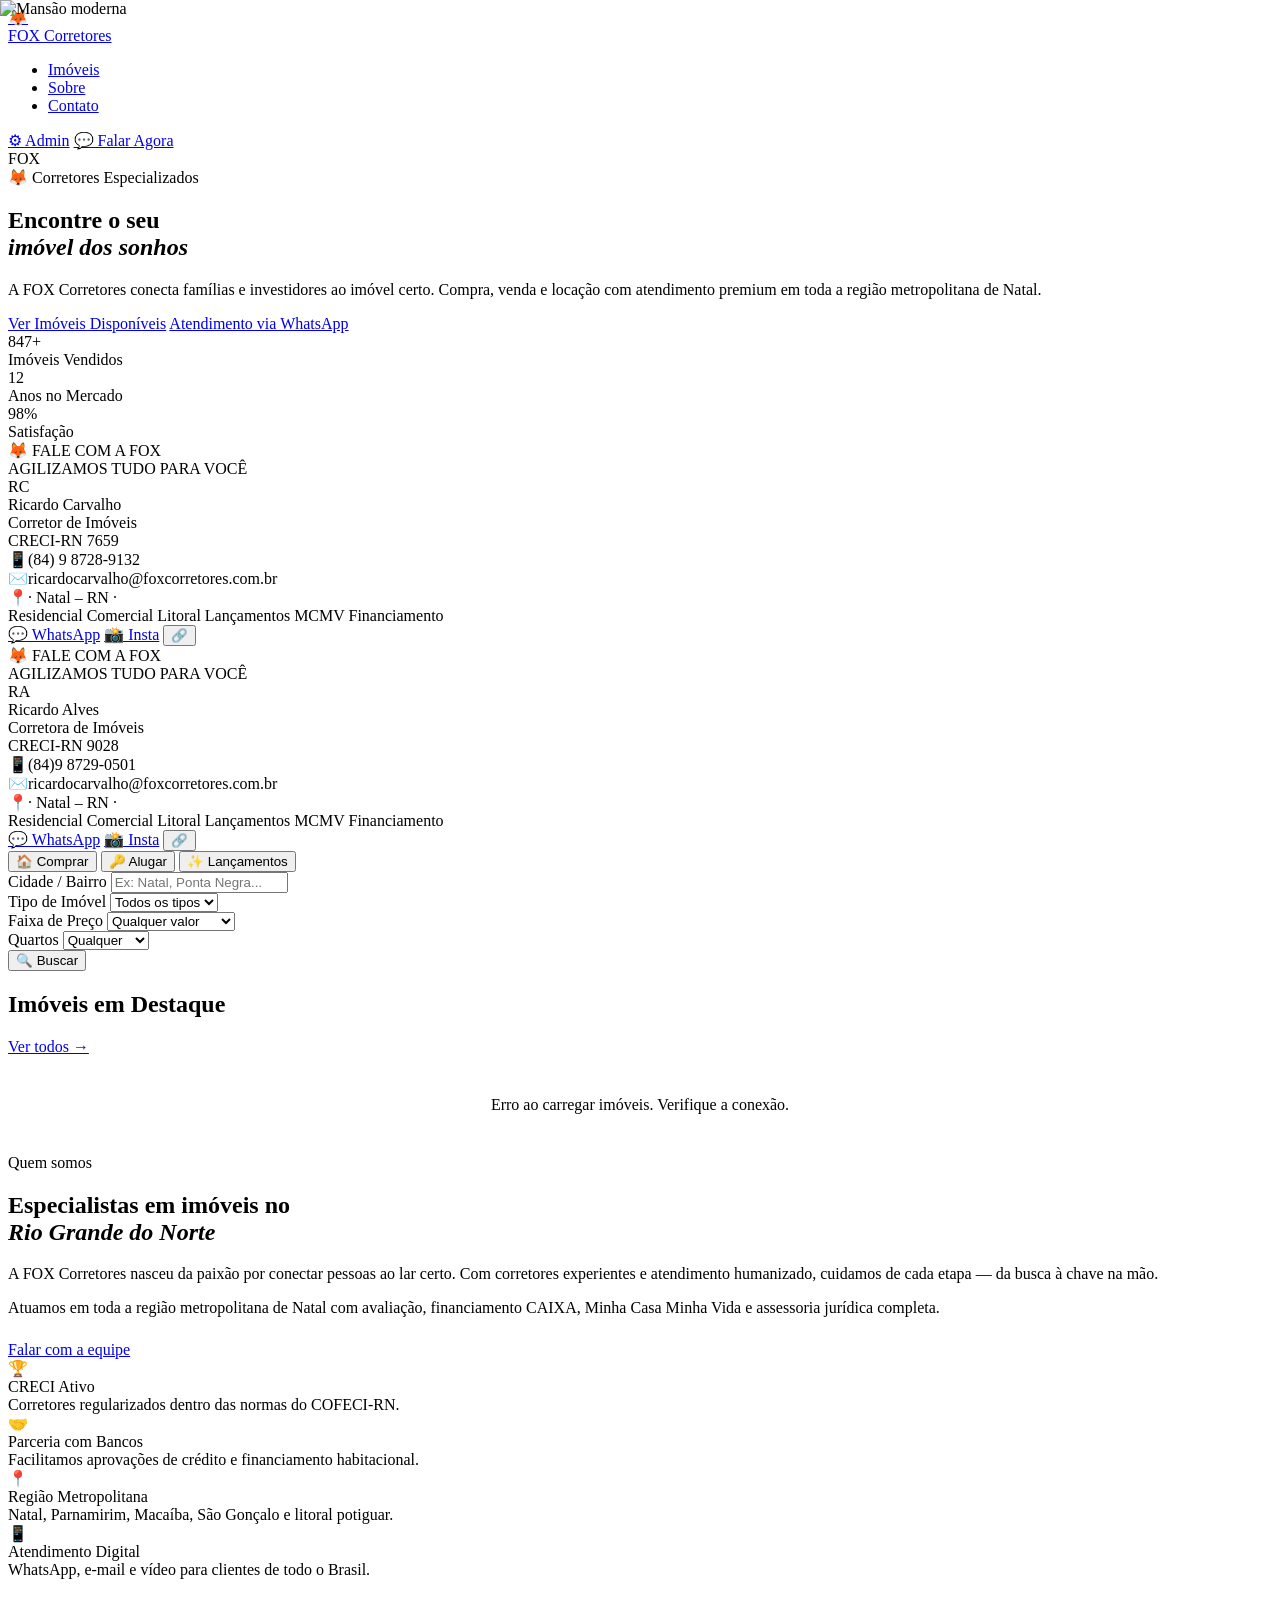
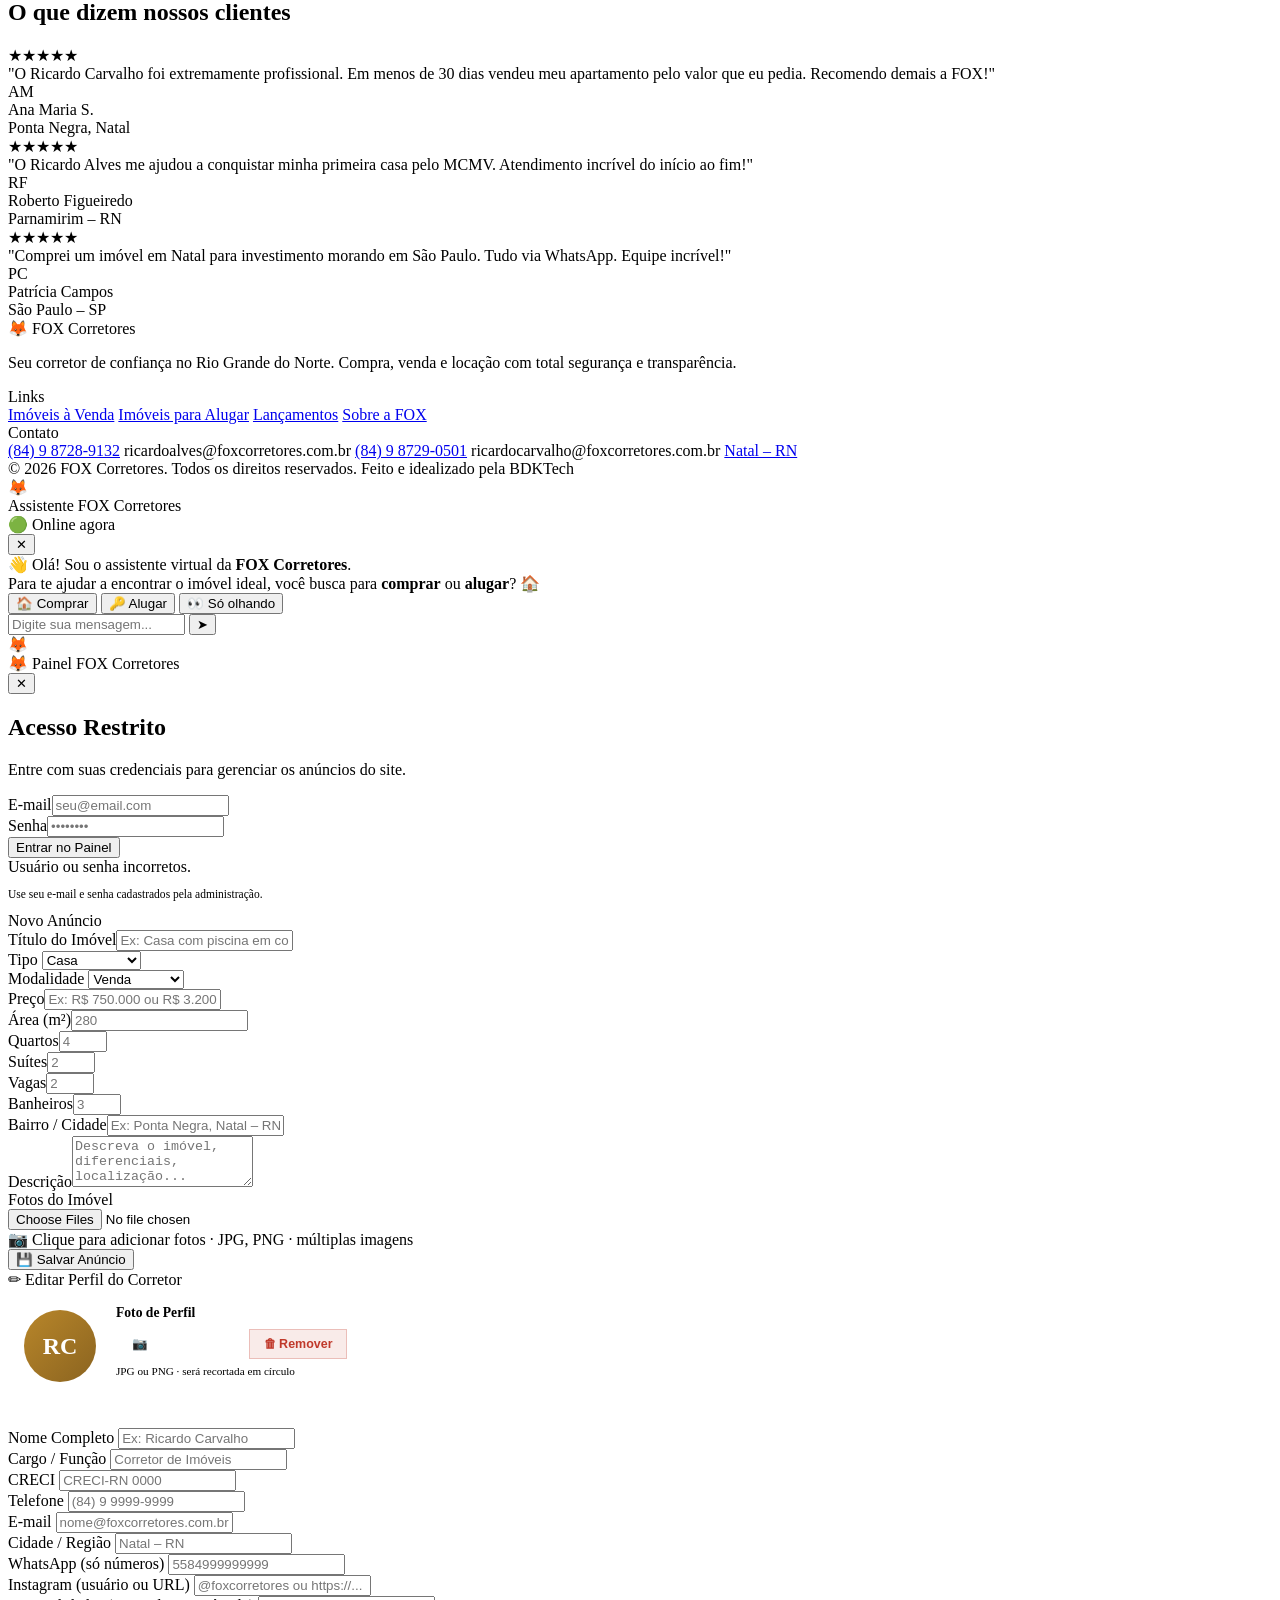
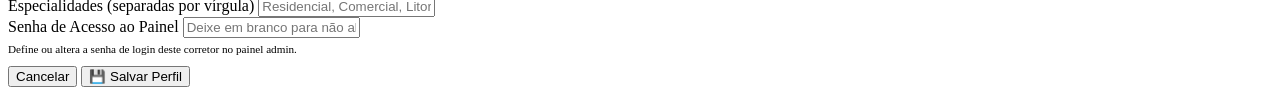
==== commit 3c3ce8c1: "Update stylesheet link in index.html" ====
--- a/index.html
+++ b/index.html
@@ -4,7 +4,7 @@
   <meta charset="UTF-8">
   <meta name="viewport" content="width=device-width, initial-scale=1.0">
   <title>FOX Corretores | Seu Lar Ideal em Natal – RN</title>
-  <link rel="stylesheet" href="fox_imoveis.css">
+  <link rel="stylesheet" href="fox_.css">
 </head>
 <body>
 
@@ -498,4 +498,4 @@
 <script src="fox_admin.js"></script>
 
 </body>
-</html>+</html>
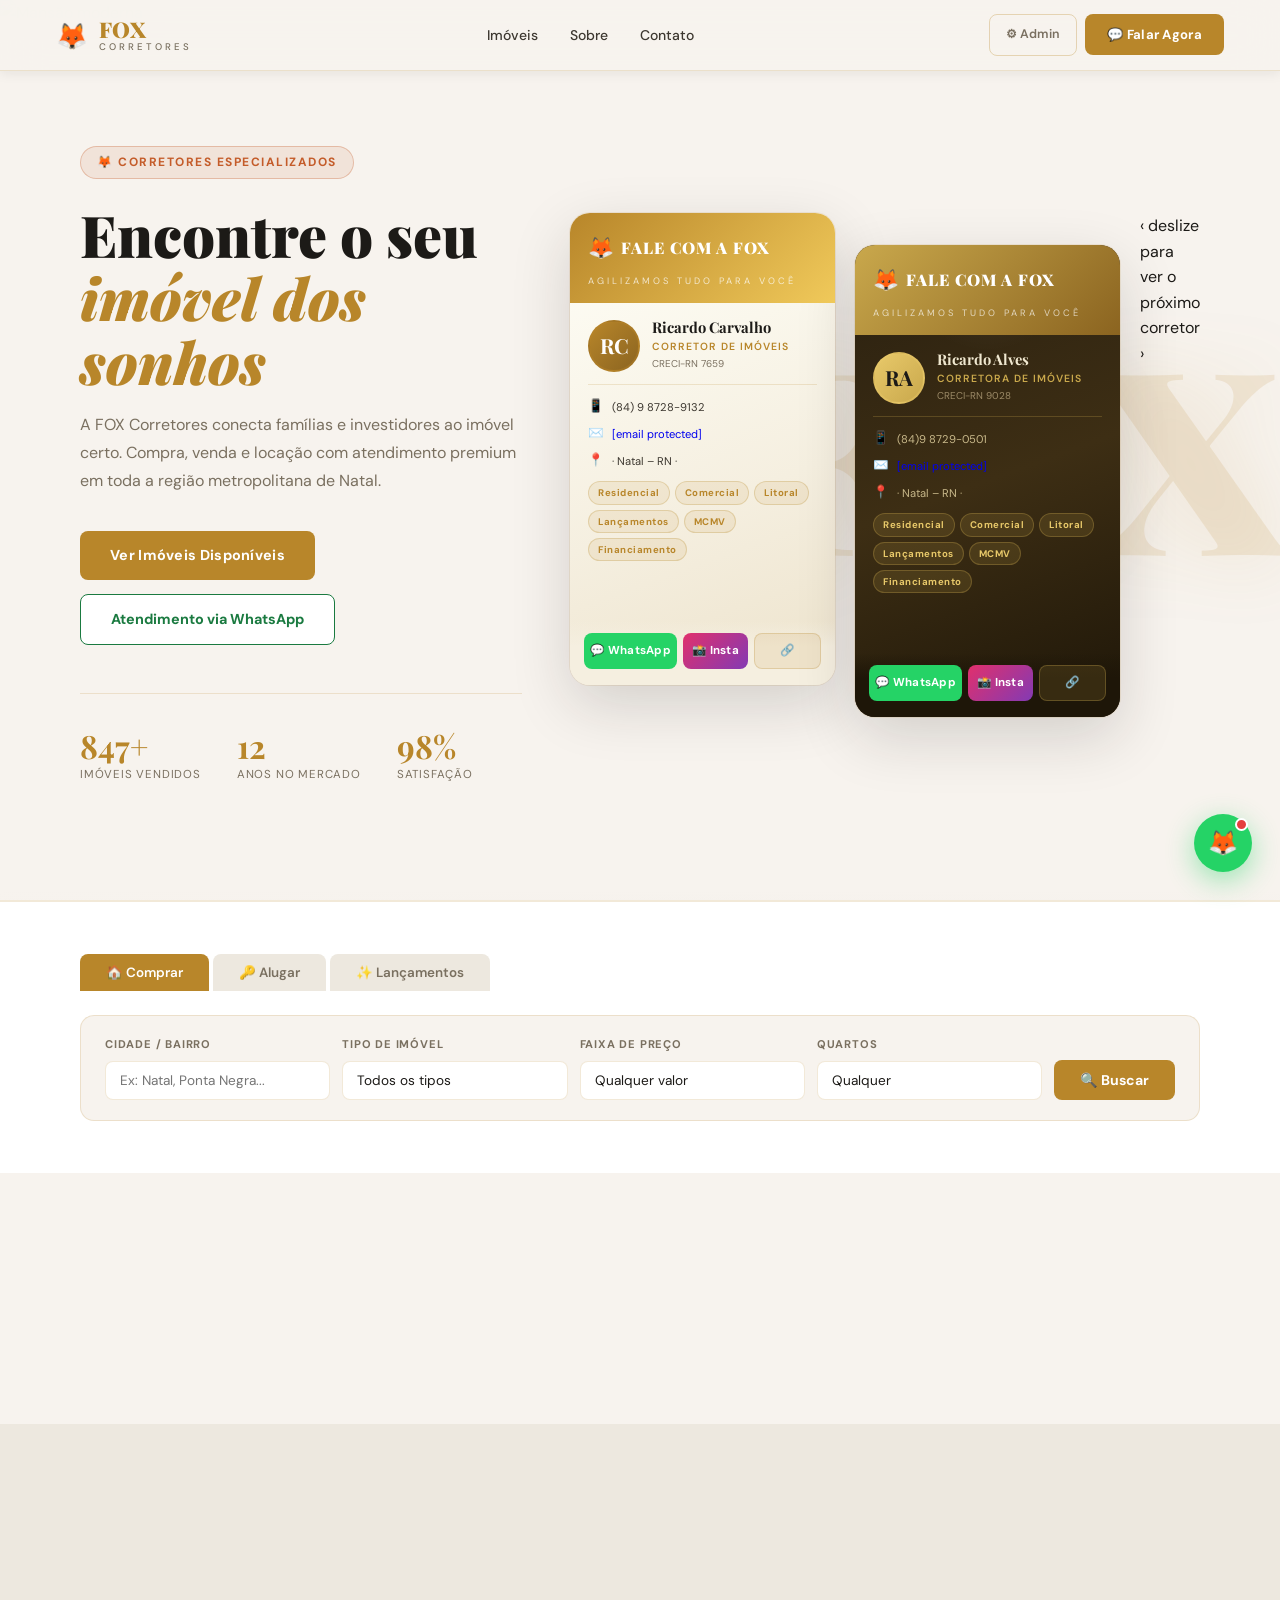
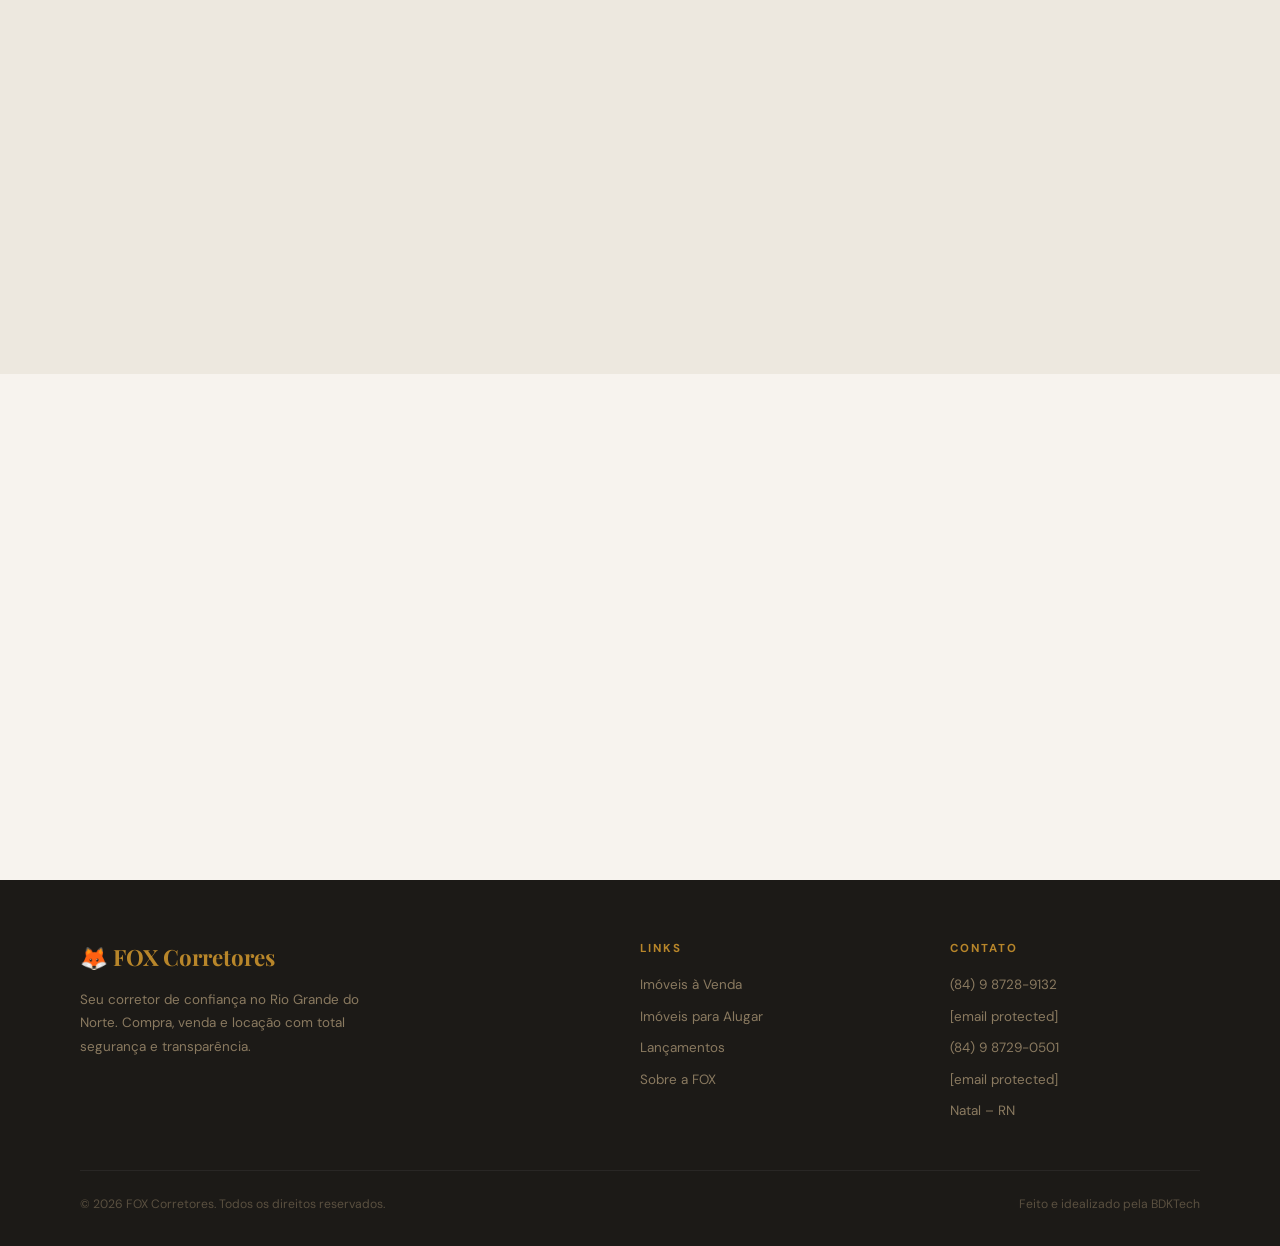
==== commit 2218464e: "Add files via upload" ====
--- a/index.html
+++ b/index.html
@@ -4,7 +4,7 @@
   <meta charset="UTF-8">
   <meta name="viewport" content="width=device-width, initial-scale=1.0">
   <title>FOX Corretores | Seu Lar Ideal em Natal – RN</title>
-  <link rel="stylesheet" href="fox_.css">
+  <link rel="stylesheet" href="fox_imoveis.css">
 </head>
 <body>
 
@@ -117,7 +117,7 @@
         <div class="biz-divider"></div>
         <div class="biz-info">
           <div class="biz-row"><span class="biz-icon">📱</span><span class="biz-txt">(84) 9 8728-9132</span></div>
-          <div class="biz-row"><span class="biz-icon">✉️</span><span class="biz-txt">ricardocarvalho@foxcorretores.com.br</span></div>
+          <div class="biz-row"><span class="biz-icon">✉️</span><span class="biz-txt"><a href="/cdn-cgi/l/email-protection" class="__cf_email__" data-cfemail="27554e444655434844465551464b4f486741485f444855554253485542540944484a094555">[email&#160;protected]</a></span></div>
           <div class="biz-row"><span class="biz-icon">📍</span><span class="biz-txt">· Natal – RN ·</span></div>
         </div>
         <div class="biz-badges">
@@ -157,7 +157,7 @@
         <div class="biz-divider"></div>
         <div class="biz-info">
           <div class="biz-row"><span class="biz-icon">📱</span><span class="biz-txt">(84)9 8729-0501</span></div>
-          <div class="biz-row"><span class="biz-icon">✉️</span><span class="biz-txt">ricardocarvalho@foxcorretores.com.br</span></div>
+          <div class="biz-row"><span class="biz-icon">✉️</span><span class="biz-txt"><a href="/cdn-cgi/l/email-protection" class="__cf_email__" data-cfemail="b4c6ddd7d5c6d0dbd7d5c6c2d5d8dcdbf4d2dbccd7dbc6c6d1c0dbc6d1c79ad7dbd99ad6c6">[email&#160;protected]</a></span></div>
           <div class="biz-row"><span class="biz-icon">📍</span><span class="biz-txt">· Natal – RN ·</span></div>
         </div>
         <div class="biz-badges">
@@ -175,7 +175,10 @@
         </div>
       </div>
 
-    </div>
+    
+    <!-- Dica swipe mobile -->
+    <div class="swipe-hint">‹ deslize para ver o próximo corretor ›</div>
+  </div>
   </div>
 </section>
 
@@ -298,9 +301,9 @@
       <div class="footer-title">Contato</div>
       <div class="footer-links">
         <a href="tel:+5584987289132">(84) 9 8728-9132</a>
-         ricardoalves@foxcorretores.com.br
+         <a href="/cdn-cgi/l/email-protection" class="__cf_email__" data-cfemail="512338323023353e303d27342211373e29323e232334253e2334227f323e3c7f3323">[email&#160;protected]</a>
         <a href="tel:+5584987290501">(84) 9 8729-0501</a>
-        ricardocarvalho@foxcorretores.com.br
+        <a href="/cdn-cgi/l/email-protection" class="__cf_email__" data-cfemail="fa8893999b889e95999b888c9b969295ba9c9582999588889f8e95889f89d4999597d49888">[email&#160;protected]</a>
         
         <a href="#">Natal – RN</a>
       </div>
@@ -480,22 +483,4 @@
       <div class="form-group s2">
         <label>Senha de Acesso ao Painel</label>
         <input class="form-control" id="cf-senha" type="password" placeholder="Deixe em branco para não alterar">
-        <p style="font-size:0.7rem;color:var(--text-muted);margin-top:5px;">Define ou altera a senha de login deste corretor no painel admin.</p>
-      </div>
-    </div>
-    <div class="modal-actions">
-      <button class="btn-cancel" onclick="closeCorretorModal()">Cancelar</button>
-      <button class="btn-save"   onclick="saveCorretor()">💾 Salvar Perfil</button>
-    </div>
-  </div>
-</div>
-
-<!-- TOAST -->
-<div class="toast" id="toast"></div>
-
-<!-- SCRIPTS -->
-<script src="fox_main.js"></script>
-<script src="fox_admin.js"></script>
-
-</body>
-</html>
+    
--- a/fox_imoveis.css
+++ b/fox_imoveis.css
@@ -0,0 +1,741 @@
+/* ══════════════════════════════════════════
+   FOX IMÓVEIS — Stylesheet Principal
+   Paleta: Branco / Creme / Dourado / Terracota
+══════════════════════════════════════════ */
+
+@import url('https://fonts.googleapis.com/css2?family=Playfair+Display:ital,wght@0,400;0,700;0,900;1,400&family=DM+Sans:ital,wght@0,300;0,400;0,500;0,600;1,400&display=swap');
+
+/* ── VARIÁVEIS ── */
+:root {
+  --gold:        #B8862A;
+  --gold-2:      #D4A843;
+  --gold-light:  #F0C95A;
+  --terra:       #C45C2A;
+  --terra-light: #E87848;
+
+  --bg:          #F7F3EE;
+  --bg-2:        #EDE8DF;
+  --bg-3:        #E4DDD3;
+  --bg-card:     #FFFFFF;
+  --bg-dark:     #1C1A17;
+
+  --text:        #1C1A17;
+  --text-2:      #3D3830;
+  --text-muted:  #7A7060;
+  --text-light:  #A89880;
+
+  --border:      rgba(184,134,42,0.18);
+  --border-2:    rgba(184,134,42,0.30);
+  --shadow-sm:   0 2px 12px rgba(28,26,23,0.08);
+  --shadow-md:   0 8px 32px rgba(28,26,23,0.12);
+  --shadow-lg:   0 20px 60px rgba(28,26,23,0.16);
+  --radius:      14px;
+  --radius-sm:   8px;
+}
+
+/* ── RESET ── */
+*, *::before, *::after { margin:0; padding:0; box-sizing:border-box; }
+html { scroll-behavior:smooth; }
+body {
+  font-family: 'DM Sans', sans-serif;
+  background: var(--bg);
+  color: var(--text);
+  overflow-x: hidden;
+  line-height: 1.6;
+}
+img { max-width:100%; display:block; }
+a { text-decoration:none; }
+
+/* ══════════════════════════════════════════
+   NAVBAR
+══════════════════════════════════════════ */
+nav {
+  position: fixed; top:0; left:0; right:0; z-index:1000;
+  display: flex; align-items:center; justify-content:space-between;
+  padding: 14px 56px;
+  background: rgba(247,243,238,0.92);
+  backdrop-filter: blur(20px);
+  border-bottom: 1px solid var(--border);
+  box-shadow: var(--shadow-sm);
+}
+.nav-logo {
+  display: flex; align-items:center; gap:10px;
+  font-family: 'Playfair Display', serif;
+  font-size: 1.35rem; font-weight:900; color:var(--gold);
+  letter-spacing: 0.5px;
+}
+.nav-logo-emoji { font-size:1.6rem; line-height:1; }
+.nav-logo-text { display:flex; flex-direction:column; line-height:1.1; }
+.nav-logo-text span { font-size:0.6rem; font-family:'DM Sans',sans-serif; font-weight:500; color:var(--text-muted); letter-spacing:3px; text-transform:uppercase; }
+.nav-links { display:flex; gap:32px; list-style:none; }
+.nav-links a { color:var(--text-2); font-size:0.875rem; font-weight:500; transition:color 0.2s; }
+.nav-links a:hover { color:var(--gold); }
+.nav-right { display:flex; gap:8px; align-items:center; }
+.nav-cta {
+  background: var(--gold); color:#fff;
+  padding: 10px 22px; border-radius:var(--radius-sm);
+  font-weight:700; font-size:0.82rem; cursor:pointer; border:none;
+  transition:all 0.2s; letter-spacing:0.3px;
+}
+.nav-cta:hover { background:var(--gold-2); transform:translateY(-1px); box-shadow:0 4px 16px rgba(184,134,42,0.3); }
+.nav-admin {
+  background:transparent; color:var(--text-muted);
+  padding:10px 16px; border-radius:var(--radius-sm);
+  font-weight:600; font-size:0.78rem; cursor:pointer;
+  border:1px solid var(--border-2); transition:all 0.2s;
+}
+.nav-admin:hover { border-color:var(--gold); color:var(--gold); background:rgba(184,134,42,0.06); }
+
+/* ══════════════════════════════════════════
+   HERO
+══════════════════════════════════════════ */
+.hero {
+  min-height: 100vh;
+  display: grid;
+  grid-template-columns: 1fr 1fr;
+  align-items: center;
+  padding: 110px 80px 80px;
+  position: relative;
+  overflow: hidden;
+  gap: 48px;
+}
+
+/* background SVG + overlay */
+.hero-bg {
+  position: absolute; inset:0; z-index:0;
+  pointer-events:none; user-select:none;
+}
+.hero-bg svg { width:100%; height:100%; object-fit:cover; display:block; }
+.hero-overlay {
+  position: absolute; inset:0; z-index:1; pointer-events:none;
+  /* Gradiente direcional: mais opaco na esquerda (texto) e base, mais transparente à direita (cartões) */
+  background:
+    linear-gradient(105deg,
+      rgba(247,243,238,0.88) 0%,
+      rgba(247,243,238,0.72) 38%,
+      rgba(247,243,238,0.38) 60%,
+      rgba(247,243,238,0.55) 100%
+    ),
+    linear-gradient(to bottom,
+      rgba(247,243,238,0.3) 0%,
+      rgba(247,243,238,0.0) 30%,
+      rgba(247,243,238,0.0) 65%,
+      rgba(247,243,238,0.7) 100%
+    );
+}
+
+/* watermark FOX */
+.hero-watermark {
+  position: absolute; right:0; top:50%;
+  transform: translateY(-50%);
+  font-family:'Playfair Display',serif;
+  font-size: clamp(14rem, 20vw, 22rem);
+  font-weight:900; line-height:1;
+  color: rgba(184,134,42,0.13);
+  pointer-events:none; user-select:none;
+  z-index:2; letter-spacing:-4px;
+  text-shadow: 0 0 80px rgba(184,134,42,0.15);
+}
+
+.hero-left  { position:relative; z-index:3; }
+.hero-right { position:relative; z-index:3; display:flex; justify-content:center; align-items:center; }
+
+/* conteúdo hero */
+.hero-tag {
+  display: inline-flex; align-items:center; gap:8px;
+  background: rgba(196,92,42,0.10);
+  border: 1px solid rgba(196,92,42,0.30);
+  color: var(--terra);
+  padding: 6px 16px; border-radius:99px;
+  font-size:0.75rem; font-weight:700; letter-spacing:1.5px; text-transform:uppercase;
+  margin-bottom:24px;
+}
+.hero h1 {
+  font-family: 'Playfair Display', serif;
+  font-size: clamp(2.6rem, 4.5vw, 4.2rem);
+  font-weight:900; line-height:1.1; color:var(--text);
+  margin-bottom:18px;
+}
+.hero h1 em { color:var(--gold); font-style:italic; }
+.hero-desc { color:var(--text-muted); font-size:1rem; line-height:1.75; max-width:460px; margin-bottom:36px; }
+.hero-btns { display:flex; gap:14px; flex-wrap:wrap; }
+
+.btn-primary {
+  background:var(--gold); color:#fff;
+  padding:13px 30px; border-radius:var(--radius-sm);
+  font-weight:700; font-size:0.9rem; cursor:pointer; border:none;
+  transition:all 0.3s; display:inline-block; letter-spacing:0.3px;
+}
+.btn-primary:hover { background:var(--gold-2); transform:translateY(-2px); box-shadow:0 8px 24px rgba(184,134,42,0.35); }
+.btn-outline {
+  background: #fff; color: #1A7A40;
+  padding:13px 30px; border-radius:var(--radius-sm);
+  font-weight:700; font-size:0.9rem; cursor:pointer;
+  border:1.5px solid #1A7A40; transition:all 0.3s; display:inline-block;
+}
+.btn-outline:hover { background:#f0fff6; border-color:#158035; color:#158035; transform:translateY(-2px); box-shadow:0 6px 20px rgba(26,122,64,0.18); }
+
+.hero-stats {
+  display:flex; gap:36px; margin-top:48px; padding-top:36px;
+  border-top:1px solid var(--border);
+}
+.stat-num {
+  font-family:'Playfair Display',serif;
+  font-size:2rem; font-weight:700; color:var(--gold); line-height:1;
+}
+.stat-label { font-size:0.72rem; color:var(--text-muted); margin-top:4px; text-transform:uppercase; letter-spacing:0.8px; }
+
+/* ══════════════════════════════════════════
+   CARROSSEL DE CARTÕES (formato 9:16)
+══════════════════════════════════════════ */
+.cards-duo {
+  display: flex;
+  gap: 20px;
+  align-items: flex-start;
+  justify-content: center;
+}
+
+.biz-card {
+  width: 265px;
+  /* 9:16 → height = width * 16/9 */
+  height: 472px;
+  border-radius: 20px;
+  overflow: hidden;
+  position: relative;
+  box-shadow: var(--shadow-lg), 0 0 0 1px rgba(184,134,42,0.12);
+  flex-shrink: 0;
+  transition: transform 0.35s ease, box-shadow 0.35s ease;
+}
+.biz-card:hover { transform:translateY(-8px); box-shadow:0 32px 80px rgba(28,26,23,0.22), 0 0 0 1px rgba(184,134,42,0.2); }
+
+/* card 1 – fundo claro marfim */
+.biz-card-1 { background:linear-gradient(160deg,#FFFFF8 0%,#F5EFE0 60%,#EDE3CC 100%); animation:floatA 6s ease-in-out infinite; }
+/* card 2 – fundo dourado escuro premium */
+.biz-card-2 { background:linear-gradient(160deg,#2A2010 0%,#3D2E14 50%,#1E1608 100%); animation:floatB 6s ease-in-out infinite; margin-top:32px; }
+
+@keyframes floatA { 0%,100%{transform:translateY(0) rotate(-1.5deg);} 50%{transform:translateY(-10px) rotate(1deg);} }
+@keyframes floatB { 0%,100%{transform:translateY(0) rotate(1.5deg);} 50%{transform:translateY(-10px) rotate(-1deg);} }
+
+/* faixa topo do cartão */
+.biz-card-header {
+  padding:18px 18px 14px;
+  position:relative; z-index:1;
+}
+.biz-card-1 .biz-card-header { background:linear-gradient(135deg,var(--gold) 0%,var(--gold-light) 100%); }
+.biz-card-2 .biz-card-header { background:linear-gradient(135deg,#C9A84C 0%,#8B6420 100%); }
+
+.biz-logo-line {
+  display:flex; align-items:center; gap:7px; margin-bottom:10px;
+}
+.biz-logo-emoji { font-size:1.3rem; }
+.biz-logo-name {
+  font-family:'Playfair Display',serif; font-weight:900; font-size:1rem; letter-spacing:1px;
+}
+.biz-card-1 .biz-logo-name { color:#fff; }
+.biz-card-2 .biz-logo-name { color:#fff; }
+.biz-card-sub { font-size:0.58rem; letter-spacing:3px; text-transform:uppercase; opacity:0.85; }
+.biz-card-1 .biz-card-sub { color:rgba(255,255,255,0.85); }
+.biz-card-2 .biz-card-sub { color:rgba(255,255,255,0.8); }
+
+/* avatar e nome */
+.biz-avatar-wrap { padding:16px 18px 0; display:flex; align-items:center; gap:12px; }
+.biz-avatar {
+  width:52px; height:52px; border-radius:50%;
+  display:flex; align-items:center; justify-content:center;
+  font-family:'Playfair Display',serif; font-size:1.3rem; font-weight:700;
+  flex-shrink:0; overflow:hidden;
+}
+.biz-card-1 .biz-avatar { background:linear-gradient(135deg,var(--gold),#8B6420); color:#fff; border:2px solid rgba(184,134,42,0.4); }
+.biz-card-2 .biz-avatar { background:linear-gradient(135deg,#E8C96A,#C9A84C); color:#1C1A17; border:2px solid rgba(232,201,106,0.4); }
+.biz-name { font-family:'Playfair Display',serif; font-weight:700; font-size:0.92rem; line-height:1.2; }
+.biz-card-1 .biz-name { color:var(--text); }
+.biz-card-2 .biz-name { color:#F0E8D0; }
+.biz-role { font-size:0.65rem; text-transform:uppercase; letter-spacing:1px; font-weight:600; margin-top:2px; }
+.biz-card-1 .biz-role { color:var(--gold); }
+.biz-card-2 .biz-role { color:#C9A84C; }
+.biz-creci { font-size:0.62rem; margin-top:1px; }
+.biz-card-1 .biz-creci { color:var(--text-muted); }
+.biz-card-2 .biz-creci { color:rgba(200,180,140,0.7); }
+
+/* divisor */
+.biz-divider { margin:12px 18px; height:1px; }
+.biz-card-1 .biz-divider { background:var(--border); }
+.biz-card-2 .biz-divider { background:rgba(201,168,76,0.25); }
+
+/* info */
+.biz-info { padding:0 18px; display:flex; flex-direction:column; gap:7px; }
+.biz-row { display:flex; align-items:center; gap:8px; }
+.biz-icon { font-size:0.78rem; width:16px; text-align:center; flex-shrink:0; }
+.biz-txt { font-size:0.7rem; line-height:1.3; }
+.biz-card-1 .biz-txt { color:var(--text-2); }
+.biz-card-2 .biz-txt { color:#C8B88A; }
+
+/* badges */
+.biz-badges { padding:10px 18px 80px; display:flex; flex-wrap:wrap; gap:5px; }
+.biz-badge { padding:3px 9px; border-radius:99px; font-size:0.6rem; font-weight:700; letter-spacing:0.5px; }
+.biz-card-1 .biz-badge { background:rgba(184,134,42,0.1); border:1px solid rgba(184,134,42,0.25); color:var(--gold); }
+.biz-card-2 .biz-badge { background:rgba(201,168,76,0.15); border:1px solid rgba(201,168,76,0.3); color:#E8C96A; }
+
+/* ações */
+.biz-actions {
+  position:absolute; bottom:0; left:0; right:0;
+  padding:12px 14px 16px;
+  display:flex; gap:6px;
+}
+.biz-card-1 .biz-actions { background:linear-gradient(to top,rgba(245,239,224,1) 60%,rgba(245,239,224,0) 100%); }
+.biz-card-2 .biz-actions { background:linear-gradient(to top,rgba(30,22,8,1) 60%,rgba(30,22,8,0) 100%); }
+
+.biz-btn {
+  flex:1; padding:9px 6px; border-radius:8px;
+  font-size:0.72rem; font-weight:700; cursor:pointer; border:none;
+  display:flex; align-items:center; justify-content:center; gap:5px;
+  transition:all 0.2s; font-family:'DM Sans',sans-serif; letter-spacing:0.3px;
+  white-space:nowrap;
+}
+.biz-btn-wa  { background:#25D366; color:#fff; }
+.biz-btn-wa:hover  { background:#1db954; transform:translateY(-1px); }
+.biz-btn-ig  { background:linear-gradient(135deg,#E1306C,#833AB4); color:#fff; }
+.biz-btn-ig:hover  { transform:translateY(-1px); }
+.biz-btn-sh  { background:rgba(184,134,42,0.12); color:var(--gold); border:1px solid rgba(184,134,42,0.25); }
+.biz-card-2 .biz-btn-sh { background:rgba(201,168,76,0.15); color:#E8C96A; border-color:rgba(201,168,76,0.3); }
+.biz-btn-sh:hover { background:rgba(184,134,42,0.22); }
+
+/* decoração shine */
+.biz-shine {
+  position:absolute; top:-60%; left:-60%; width:220%; height:220%;
+  background:radial-gradient(ellipse 30% 25% at 50% 20%, rgba(255,255,255,0.18), transparent 70%);
+  pointer-events:none; z-index:0;
+}
+
+/* ══════════════════════════════════════════
+   BUSCA
+══════════════════════════════════════════ */
+.search-section {
+  background:var(--bg-card);
+  padding:52px 80px;
+  border-top: 2px solid var(--border);
+  box-shadow: var(--shadow-sm);
+}
+.search-tabs { display:flex; gap:4px; margin-bottom:24px; }
+.tab {
+  padding:10px 26px; border-radius:8px 8px 0 0;
+  font-size:0.84rem; font-weight:600; cursor:pointer; border:none;
+  transition:all 0.2s; background:var(--bg-2); color:var(--text-muted);
+  font-family:'DM Sans',sans-serif;
+}
+.tab.active { background:var(--gold); color:#fff; }
+.search-bar {
+  display:grid; grid-template-columns:1fr 1fr 1fr 1fr auto; gap:12px; align-items:end;
+  background:var(--bg); border:1.5px solid var(--border);
+  border-radius:var(--radius); padding:20px 24px;
+}
+.filter-group label {
+  display:block; font-size:0.7rem; font-weight:700; color:var(--text-muted);
+  letter-spacing:0.8px; text-transform:uppercase; margin-bottom:7px;
+}
+.filter-group select, .filter-group input {
+  width:100%; background:var(--bg-card); border:1.5px solid var(--border);
+  color:var(--text); padding:10px 14px; border-radius:var(--radius-sm);
+  font-family:'DM Sans',sans-serif; font-size:0.85rem; outline:none;
+  transition:border-color 0.2s; appearance:none;
+}
+.filter-group select:focus, .filter-group input:focus { border-color:var(--gold); }
+.search-btn {
+  background:var(--gold); color:#fff;
+  padding:11px 26px; border-radius:var(--radius-sm);
+  font-weight:700; font-size:0.88rem; cursor:pointer; border:none;
+  white-space:nowrap; font-family:'DM Sans',sans-serif;
+  transition:all 0.2s;
+}
+.search-btn:hover { background:var(--gold-2); transform:translateY(-1px); }
+
+/* ══════════════════════════════════════════
+   LISTINGS
+══════════════════════════════════════════ */
+.listings-section { padding:80px; background:var(--bg); }
+.section-header { display:flex; align-items:center; justify-content:space-between; margin-bottom:40px; }
+.section-title { font-family:'Playfair Display',serif; font-size:2rem; font-weight:700; color:var(--text); }
+.section-title span { color:var(--gold); }
+.view-all { color:var(--gold); font-size:0.85rem; font-weight:600; display:flex; align-items:center; gap:6px; transition:gap 0.2s; }
+.view-all:hover { gap:10px; }
+
+.listings-grid { display:grid; grid-template-columns:repeat(3,1fr); gap:24px; }
+
+.listing-card {
+  background:var(--bg-card); border-radius:var(--radius);
+  overflow:hidden; transition:all 0.3s; cursor:pointer;
+  border:1px solid rgba(184,134,42,0.10);
+  box-shadow: var(--shadow-sm);
+}
+.listing-card:hover { transform:translateY(-6px); box-shadow:var(--shadow-lg); border-color:var(--border-2); }
+.card-img { height:210px; position:relative; overflow:hidden; background:var(--bg-2); }
+.card-img-bg {
+  width:100%; height:100%; display:flex; align-items:center; justify-content:center;
+  font-size:3.5rem; transition:transform 0.5s;
+}
+.listing-card:hover .card-img-bg { transform:scale(1.06); }
+.prop-img { width:100%; height:100%; object-fit:cover; position:absolute; inset:0; transition:transform 0.5s; }
+.listing-card:hover .prop-img { transform:scale(1.06); }
+
+.card-label {
+  position:absolute; top:12px; left:12px;
+  padding:4px 12px; border-radius:99px;
+  font-size:0.68rem; font-weight:700; letter-spacing:1px; text-transform:uppercase;
+}
+.label-sale    { background:var(--gold); color:#fff; }
+.label-rent    { background:#2E86C1; color:#fff; }
+.label-new     { background:#1A9B5A; color:#fff; }
+
+.card-fav {
+  position:absolute; top:12px; right:12px;
+  width:32px; height:32px;
+  background:rgba(255,255,255,0.92); backdrop-filter:blur(8px);
+  border:1px solid rgba(184,134,42,0.2); border-radius:50%;
+  display:flex; align-items:center; justify-content:center;
+  font-size:0.85rem; cursor:pointer; transition:all 0.2s;
+}
+.card-fav:hover { background:#fff; border-color:var(--gold); }
+
+.card-body { padding:18px 20px; }
+.card-price { font-family:'Playfair Display',serif; font-size:1.3rem; font-weight:700; color:var(--gold); }
+.card-price-sub { font-size:0.7rem; color:var(--text-muted); display:inline; }
+.card-title-prop { font-size:0.93rem; font-weight:600; color:var(--text); margin:8px 0 5px; }
+.card-location { font-size:0.78rem; color:var(--text-muted); display:flex; align-items:center; gap:4px; margin-bottom:12px; }
+.card-features {
+  display:flex; gap:12px; flex-wrap:wrap;
+  padding-top:12px; border-top:1px solid var(--bg-3);
+}
+.feature { display:flex; align-items:center; gap:4px; font-size:0.75rem; color:var(--text-muted); }
+.feature strong { color:var(--text-2); font-weight:600; }
+
+.ig1{background:linear-gradient(135deg,#D4E8C8,#A8C888);}
+.ig2{background:linear-gradient(135deg,#C8D8E8,#A0BCD8);}
+.ig3{background:linear-gradient(135deg,#E8D4C8,#D4A898);}
+.ig4{background:linear-gradient(135deg,#C8E8D8,#98C8B0);}
+.ig5{background:linear-gradient(135deg,#E8E4C8,#C8C098);}
+.ig6{background:linear-gradient(135deg,#D8C8E8,#B0A0C8);}
+
+/* ══════════════════════════════════════════
+   SOBRE
+══════════════════════════════════════════ */
+.about-section {
+  padding:80px; background:var(--bg-2);
+  display:grid; grid-template-columns:1fr 1fr; gap:80px; align-items:center;
+}
+.about-label {
+  font-size:0.72rem; font-weight:700; letter-spacing:2.5px;
+  text-transform:uppercase; color:var(--terra); margin-bottom:12px;
+}
+.about-title {
+  font-family:'Playfair Display',serif; font-size:2.4rem;
+  font-weight:700; line-height:1.2; color:var(--text); margin-bottom:18px;
+}
+.about-text { color:var(--text-muted); line-height:1.8; margin-bottom:14px; font-size:0.95rem; }
+.about-grid { display:grid; grid-template-columns:1fr 1fr; gap:16px; }
+.about-item {
+  background:var(--bg-card); border:1px solid var(--border);
+  border-radius:var(--radius-sm); padding:20px;
+  box-shadow:var(--shadow-sm);
+}
+.about-item-icon { font-size:1.6rem; margin-bottom:10px; }
+.about-item-title { font-weight:700; font-size:0.88rem; color:var(--text); margin-bottom:5px; }
+.about-item-text { font-size:0.78rem; color:var(--text-muted); line-height:1.55; }
+
+/* ══════════════════════════════════════════
+   DEPOIMENTOS
+══════════════════════════════════════════ */
+.testimonials { padding:80px; background:var(--bg); }
+.testimonials-grid { display:grid; grid-template-columns:repeat(3,1fr); gap:24px; margin-top:40px; }
+.testimonial-card {
+  background:var(--bg-card); border:1px solid var(--border);
+  border-radius:var(--radius); padding:28px; box-shadow:var(--shadow-sm);
+  transition:all 0.3s;
+}
+.testimonial-card:hover { transform:translateY(-4px); box-shadow:var(--shadow-md); }
+.stars { color:var(--gold); font-size:0.95rem; margin-bottom:14px; }
+.testimonial-text {
+  font-size:0.88rem; color:var(--text-muted); line-height:1.75;
+  margin-bottom:20px; font-style:italic;
+}
+.testimonial-author { display:flex; align-items:center; gap:12px; }
+.author-avatar {
+  width:40px; height:40px; border-radius:50%;
+  background:linear-gradient(135deg,var(--gold),#8B6420);
+  display:flex; align-items:center; justify-content:center;
+  font-weight:700; color:#fff; font-size:0.82rem; flex-shrink:0;
+}
+.author-name { font-size:0.85rem; font-weight:600; color:var(--text); }
+.author-loc  { font-size:0.72rem; color:var(--text-muted); }
+
+/* ══════════════════════════════════════════
+   FOOTER
+══════════════════════════════════════════ */
+footer {
+  background:var(--bg-dark); color:#B8A888;
+  padding:60px 80px 32px;
+}
+.footer-grid { display:grid; grid-template-columns:2fr 1fr 1fr; gap:60px; margin-bottom:48px; }
+.footer-brand {
+  font-family:'Playfair Display',serif; font-size:1.4rem;
+  font-weight:700; color:var(--gold); margin-bottom:12px;
+  display:flex; align-items:center; gap:8px;
+}
+.footer-desc { font-size:0.84rem; line-height:1.75; max-width:280px; color:#8A7A60; }
+.footer-title { font-size:0.72rem; font-weight:700; letter-spacing:2px; text-transform:uppercase; color:var(--gold); margin-bottom:16px; }
+.footer-links { display:flex; flex-direction:column; gap:10px; }
+.footer-links a { font-size:0.84rem; color:#8A7A60; transition:color 0.2s; }
+.footer-links a:hover { color:var(--gold); }
+.footer-bottom {
+  border-top:1px solid rgba(255,255,255,0.06); padding-top:24px;
+  display:flex; align-items:center; justify-content:space-between;
+  font-size:0.76rem; color:#5A5040;
+}
+
+/* ══════════════════════════════════════════
+   WHATSAPP WIDGET
+══════════════════════════════════════════ */
+.wa-widget { position:fixed; bottom:28px; right:28px; z-index:9999; }
+.wa-bubble {
+  width:58px; height:58px; border-radius:50%;
+  background:#25D366; display:flex; align-items:center; justify-content:center;
+  cursor:pointer; font-size:1.5rem;
+  box-shadow:0 8px 28px rgba(37,211,102,0.45);
+  animation:pWA 2.5s ease-in-out infinite;
+  position:relative; transition:transform 0.2s;
+}
+.wa-bubble:hover { transform:scale(1.1); }
+@keyframes pWA { 0%,100%{box-shadow:0 8px 28px rgba(37,211,102,0.4);} 50%{box-shadow:0 8px 48px rgba(37,211,102,0.7);} }
+.wa-dot {
+  position:absolute; top:4px; right:4px;
+  width:13px; height:13px; border-radius:50%;
+  background:#E53E3E; border:2px solid var(--bg-card);
+  animation:blink 1.2s ease-in-out infinite;
+}
+@keyframes blink { 0%,100%{opacity:1;} 50%{opacity:0.25;} }
+
+.wa-chat {
+  position:absolute; bottom:70px; right:0;
+  width:340px; border-radius:16px; overflow:hidden;
+  background:#fff; box-shadow:0 20px 60px rgba(0,0,0,0.18);
+  border:1px solid rgba(37,211,102,0.2);
+  display:none; flex-direction:column;
+}
+.wa-chat.open { display:flex; animation:slideUp 0.3s ease; }
+@keyframes slideUp { from{opacity:0;transform:translateY(16px);} to{opacity:1;transform:translateY(0);} }
+.wa-header { background:#075E54; padding:14px 18px; display:flex; align-items:center; gap:12px; }
+.wa-hdr-av { width:38px; height:38px; border-radius:50%; background:linear-gradient(135deg,var(--gold),#8B6420); display:flex; align-items:center; justify-content:center; font-size:1rem; }
+.wa-hdr-name { font-size:0.88rem; font-weight:600; color:#fff; }
+.wa-hdr-status { font-size:0.68rem; color:#80CBC4; }
+.wa-hdr-close { margin-left:auto; color:rgba(255,255,255,0.7); background:none; border:none; font-size:1.2rem; cursor:pointer; line-height:1; }
+.wa-msgs { flex:1; max-height:300px; overflow-y:auto; padding:14px; display:flex; flex-direction:column; gap:9px; background:#ECE5DD; }
+.msg { max-width:82%; padding:8px 12px; border-radius:10px; font-size:0.8rem; line-height:1.5; }
+.msg-bot { background:#fff; color:#1a1a1a; align-self:flex-start; border-radius:0 10px 10px 10px; box-shadow:0 1px 2px rgba(0,0,0,0.1); }
+.msg-user { background:#DCF8C6; color:#1a1a1a; align-self:flex-end; border-radius:10px 10px 0 10px; }
+.wa-quick { display:flex; flex-wrap:wrap; gap:6px; padding:8px 14px 10px; background:#ECE5DD; }
+.q-btn {
+  background:#fff; border:1px solid rgba(37,211,102,0.3); color:#075E54;
+  padding:5px 12px; border-radius:99px; font-size:0.74rem; cursor:pointer;
+  font-family:'DM Sans',sans-serif; transition:all 0.2s; box-shadow:0 1px 3px rgba(0,0,0,0.08);
+}
+.q-btn:hover { background:#f0fff4; border-color:#25D366; }
+.wa-input-row { display:flex; gap:8px; padding:10px 12px; background:#F0F0F0; border-top:1px solid #e0e0e0; }
+.wa-inp {
+  flex:1; background:#fff; border:1px solid #ddd; color:#1a1a1a;
+  padding:8px 13px; border-radius:99px; font-size:0.82rem;
+  font-family:'DM Sans',sans-serif; outline:none; transition:border-color 0.2s;
+}
+.wa-inp:focus { border-color:#25D366; }
+.wa-send-btn {
+  background:#25D366; border:none; color:#fff;
+  width:36px; height:36px; border-radius:50%; cursor:pointer;
+  font-size:0.9rem; display:flex; align-items:center; justify-content:center;
+  transition:all 0.2s; flex-shrink:0;
+}
+.wa-send-btn:hover { background:#1db954; }
+
+/* ══════════════════════════════════════════
+   ADMIN PAINEL
+══════════════════════════════════════════ */
+#admin-panel {
+  display:none; position:fixed; inset:0; z-index:9998;
+  background:rgba(28,26,23,0.5); backdrop-filter:blur(5px);
+  align-items:flex-start; justify-content:flex-end;
+}
+#admin-panel.open { display:flex; }
+.admin-sidebar {
+  width:min(700px,96vw); height:100vh; overflow-y:auto;
+  background:var(--bg-card); border-left:1px solid var(--border);
+  display:flex; flex-direction:column;
+  box-shadow:-8px 0 40px rgba(28,26,23,0.14);
+  animation:slideInR 0.35s ease;
+}
+@keyframes slideInR { from{transform:translateX(100%);} to{transform:translateX(0);} }
+.admin-header {
+  padding:22px 28px; border-bottom:1px solid var(--border);
+  display:flex; align-items:center; justify-content:space-between;
+  background:var(--bg-2); flex-shrink:0;
+}
+.admin-title { font-family:'Playfair Display',serif; font-size:1.25rem; font-weight:700; color:var(--gold); }
+.admin-close { background:none; border:none; color:var(--text-muted); font-size:1.3rem; cursor:pointer; transition:color 0.2s; }
+.admin-close:hover { color:var(--text); }
+.admin-tabs { display:flex; border-bottom:1px solid var(--border); flex-shrink:0; background:var(--bg-card); }
+.admin-tab {
+  flex:1; padding:13px; text-align:center; font-size:0.82rem; font-weight:600;
+  cursor:pointer; border:none; background:none; color:var(--text-muted);
+  border-bottom:2px solid transparent; transition:all 0.2s; font-family:'DM Sans',sans-serif;
+}
+.admin-tab.active { color:var(--gold); border-bottom-color:var(--gold); background:rgba(184,134,42,0.04); }
+.admin-body { flex:1; padding:24px 28px; overflow-y:auto; background:var(--bg); }
+
+/* login */
+.login-box { max-width:340px; margin:48px auto; text-align:center; }
+.login-box h2 { font-family:'Playfair Display',serif; font-size:1.5rem; margin-bottom:8px; color:var(--text); }
+.login-box p { color:var(--text-muted); font-size:0.84rem; margin-bottom:28px; }
+.form-group { margin-bottom:15px; text-align:left; }
+.form-group label {
+  display:block; font-size:0.7rem; font-weight:700; color:var(--text-muted);
+  text-transform:uppercase; letter-spacing:0.8px; margin-bottom:7px;
+}
+.form-control {
+  width:100%; background:var(--bg-card); border:1.5px solid var(--border);
+  color:var(--text); padding:11px 14px; border-radius:var(--radius-sm);
+  font-family:'DM Sans',sans-serif; font-size:0.87rem; outline:none; transition:border-color 0.2s;
+}
+.form-control:focus { border-color:var(--gold); }
+textarea.form-control { resize:vertical; }
+.btn-form {
+  width:100%; background:var(--gold); color:#fff;
+  padding:12px; border-radius:var(--radius-sm); font-weight:700;
+  font-size:0.9rem; cursor:pointer; border:none; margin-top:8px;
+  transition:all 0.2s; font-family:'DM Sans',sans-serif;
+}
+.btn-form:hover { background:var(--gold-2); }
+.login-error { color:#C0392B; font-size:0.8rem; margin-top:10px; display:none; }
+.login-hint { font-size:0.72rem; color:var(--text-muted); margin-top:14px; }
+.login-hint strong { color:var(--gold); }
+
+/* listagem admin */
+.admin-sec-title {
+  font-size:0.72rem; font-weight:700; letter-spacing:1.5px; text-transform:uppercase;
+  color:var(--gold); margin-bottom:16px; display:flex; align-items:center; justify-content:space-between;
+}
+.btn-add {
+  background:rgba(184,134,42,0.1); border:1px solid var(--border-2);
+  color:var(--gold); padding:6px 16px; border-radius:var(--radius-sm);
+  font-size:0.76rem; font-weight:600; cursor:pointer; transition:all 0.2s; font-family:'DM Sans',sans-serif;
+}
+.btn-add:hover { background:rgba(184,134,42,0.18); }
+
+.admin-item {
+  background:var(--bg-card); border:1px solid var(--border);
+  border-radius:var(--radius-sm); padding:14px; margin-bottom:10px;
+  display:flex; gap:14px; align-items:flex-start;
+  box-shadow:var(--shadow-sm); transition:box-shadow 0.2s;
+}
+.admin-item:hover { box-shadow:var(--shadow-md); }
+.admin-item-img {
+  width:68px; height:54px; border-radius:8px; background:var(--bg-2);
+  display:flex; align-items:center; justify-content:center; font-size:1.6rem;
+  flex-shrink:0; overflow:hidden;
+}
+.admin-item-img img { width:100%; height:100%; object-fit:cover; border-radius:8px; }
+.admin-item-info { flex:1; }
+.admin-item-title { font-size:0.87rem; font-weight:600; color:var(--text); margin-bottom:3px; }
+.admin-item-meta { font-size:0.73rem; color:var(--text-muted); }
+.admin-item-price { font-size:0.88rem; font-weight:700; color:var(--gold); margin-top:3px; }
+.admin-item-btns { display:flex; gap:6px; margin-top:8px; }
+.btn-edit {
+  background:rgba(46,134,193,0.1); border:1px solid rgba(46,134,193,0.25);
+  color:#2E86C1; padding:4px 12px; border-radius:5px;
+  font-size:0.7rem; font-weight:600; cursor:pointer; font-family:'DM Sans',sans-serif; transition:all 0.2s;
+}
+.btn-edit:hover { background:rgba(46,134,193,0.18); }
+.btn-del {
+  background:rgba(192,57,43,0.08); border:1px solid rgba(192,57,43,0.2);
+  color:#C0392B; padding:4px 12px; border-radius:5px;
+  font-size:0.7rem; font-weight:600; cursor:pointer; font-family:'DM Sans',sans-serif; transition:all 0.2s;
+}
+.btn-del:hover { background:rgba(192,57,43,0.15); }
+
+/* corretores admin */
+.corretor-item {
+  background:var(--bg-card); border:1px solid var(--border);
+  border-radius:var(--radius-sm); padding:16px; margin-bottom:10px;
+  display:flex; gap:14px; align-items:center; box-shadow:var(--shadow-sm);
+}
+.corretor-av { width:50px; height:50px; border-radius:50%; display:flex; align-items:center; justify-content:center; font-family:'Playfair Display',serif; font-size:1.2rem; font-weight:700; color:#fff; flex-shrink:0; }
+.corretor-name { font-size:0.9rem; font-weight:600; color:var(--text); }
+.corretor-meta { font-size:0.73rem; color:var(--text-muted); margin-top:2px; }
+
+/* modal */
+.modal-overlay {
+  display:none; position:fixed; inset:0; background:rgba(28,26,23,0.6);
+  z-index:10000; align-items:center; justify-content:center; padding:20px;
+  backdrop-filter:blur(4px);
+}
+.modal-overlay.open { display:flex; }
+.modal-box {
+  background:var(--bg-card); border:1px solid var(--border);
+  border-radius:var(--radius); width:min(560px,100%); max-height:92vh;
+  overflow-y:auto; padding:32px;
+  animation:fadeScale 0.3s ease; box-shadow:var(--shadow-lg);
+}
+@keyframes fadeScale { from{opacity:0;transform:scale(0.95);} to{opacity:1;transform:scale(1);} }
+.modal-title { font-family:'Playfair Display',serif; font-size:1.3rem; font-weight:700; color:var(--gold); margin-bottom:24px; }
+.form-grid { display:grid; grid-template-columns:1fr 1fr; gap:13px; }
+.form-grid .s2 { grid-column:span 2; }
+.img-upload {
+  border:2px dashed var(--border-2); border-radius:var(--radius-sm); padding:24px;
+  text-align:center; cursor:pointer; transition:all 0.2s; background:var(--bg);
+}
+.img-upload:hover { border-color:var(--gold); background:rgba(184,134,42,0.04); }
+.img-upload input[type=file] { display:none; }
+.img-upload-lbl { font-size:0.84rem; color:var(--text-muted); }
+.img-upload-lbl span { color:var(--gold); font-weight:600; }
+.img-previews { display:flex; flex-wrap:wrap; gap:8px; margin-top:10px; }
+.img-tw { position:relative; display:inline-block; }
+.img-tw img { width:70px; height:56px; border-radius:7px; object-fit:cover; border:1px solid var(--border); }
+.img-tw-del { position:absolute; top:-5px; right:-5px; width:17px; height:17px; border-radius:50%; background:#C0392B; border:none; color:#fff; font-size:0.6rem; cursor:pointer; display:flex; align-items:center; justify-content:center; }
+.modal-actions { display:flex; gap:10px; margin-top:22px; }
+.btn-cancel { background:var(--bg-2); border:1px solid var(--border); color:var(--text-muted); padding:10px 22px; border-radius:var(--radius-sm); font-family:'DM Sans',sans-serif; font-size:0.86rem; cursor:pointer; transition:all 0.2s; }
+.btn-cancel:hover { background:var(--bg-3); color:var(--text); }
+.btn-save { background:var(--gold); color:#fff; padding:10px 30px; border-radius:var(--radius-sm); font-family:'DM Sans',sans-serif; font-size:0.88rem; font-weight:700; cursor:pointer; border:none; transition:all 0.2s; }
+.btn-save:hover { background:var(--gold-2); }
+
+/* toast */
+.toast {
+  position:fixed; bottom:96px; left:50%; transform:translateX(-50%);
+  background:var(--text); color:#F0E8D0; padding:11px 26px; border-radius:99px;
+  font-size:0.83rem; font-weight:600; z-index:99999; display:none;
+  box-shadow:var(--shadow-md); white-space:nowrap;
+}
+.toast.show { display:block; animation:toastIn 0.3s ease; }
+@keyframes toastIn { from{opacity:0;transform:translateX(-50%) translateY(8px);} to{opacity:1;transform:translateX(-50%) translateY(0);} }
+
+/* scroll reveal */
+.reveal { opacity:0; transform:translateY(28px); transition:all 0.65s ease; }
+.reveal.visible { opacity:1; transform:translateY(0); }
+
+/* ══════════════════════════════════════════
+   RESPONSIVO
+══════════════════════════════════════════ */
+@media(max-width:1100px) {
+  .hero { grid-template-columns:1fr; padding:110px 48px 72px; gap:60px; }
+  .listings-grid { grid-template-columns:repeat(2,1fr); }
+  .about-section { grid-template-columns:1fr; gap:48px; }
+  nav { padding:14px 32px; }
+  .search-bar { grid-template-columns:1fr 1fr; }
+  .search-section,.listings-section,.testimonials,footer { padding:56px 48px; }
+}
+@media(max-width:700px) {
+  .listings-grid,.testimonials-grid,.footer-grid { grid-template-columns:1fr; }
+  .search-bar { grid-template-columns:1fr; }
+  nav { padding:12px 20px; }
+  .nav-links { display:none; }
+  .hero { padding:100px 20px 56px; }
+  .search-section,.listings-section,.testimonials,footer,.about-section { padding:40px 20px; }
+  .cards-duo { gap:12px; }
+  .biz-card { width:175px; height:312px; }
+  .form-grid { grid-template-columns:1fr; }
+  .form-grid .s2 { grid-column:span 1; }
+}
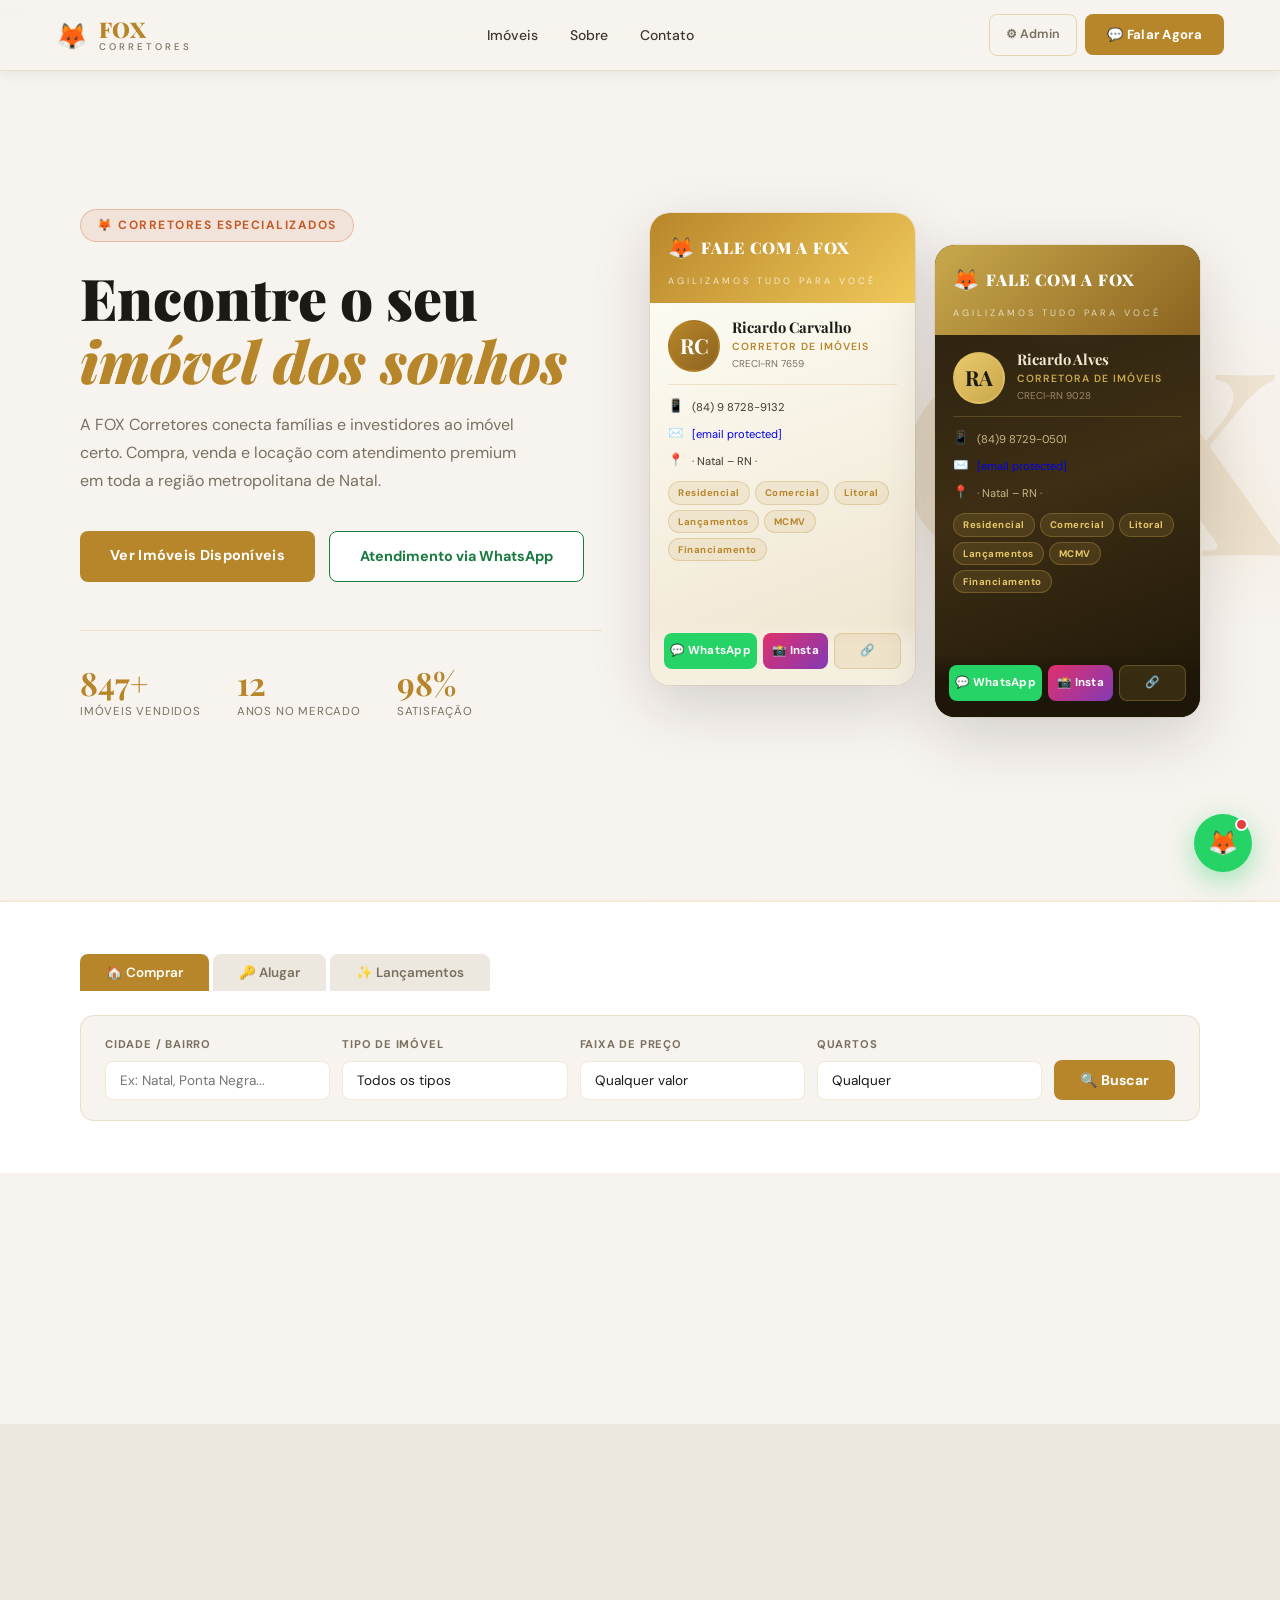
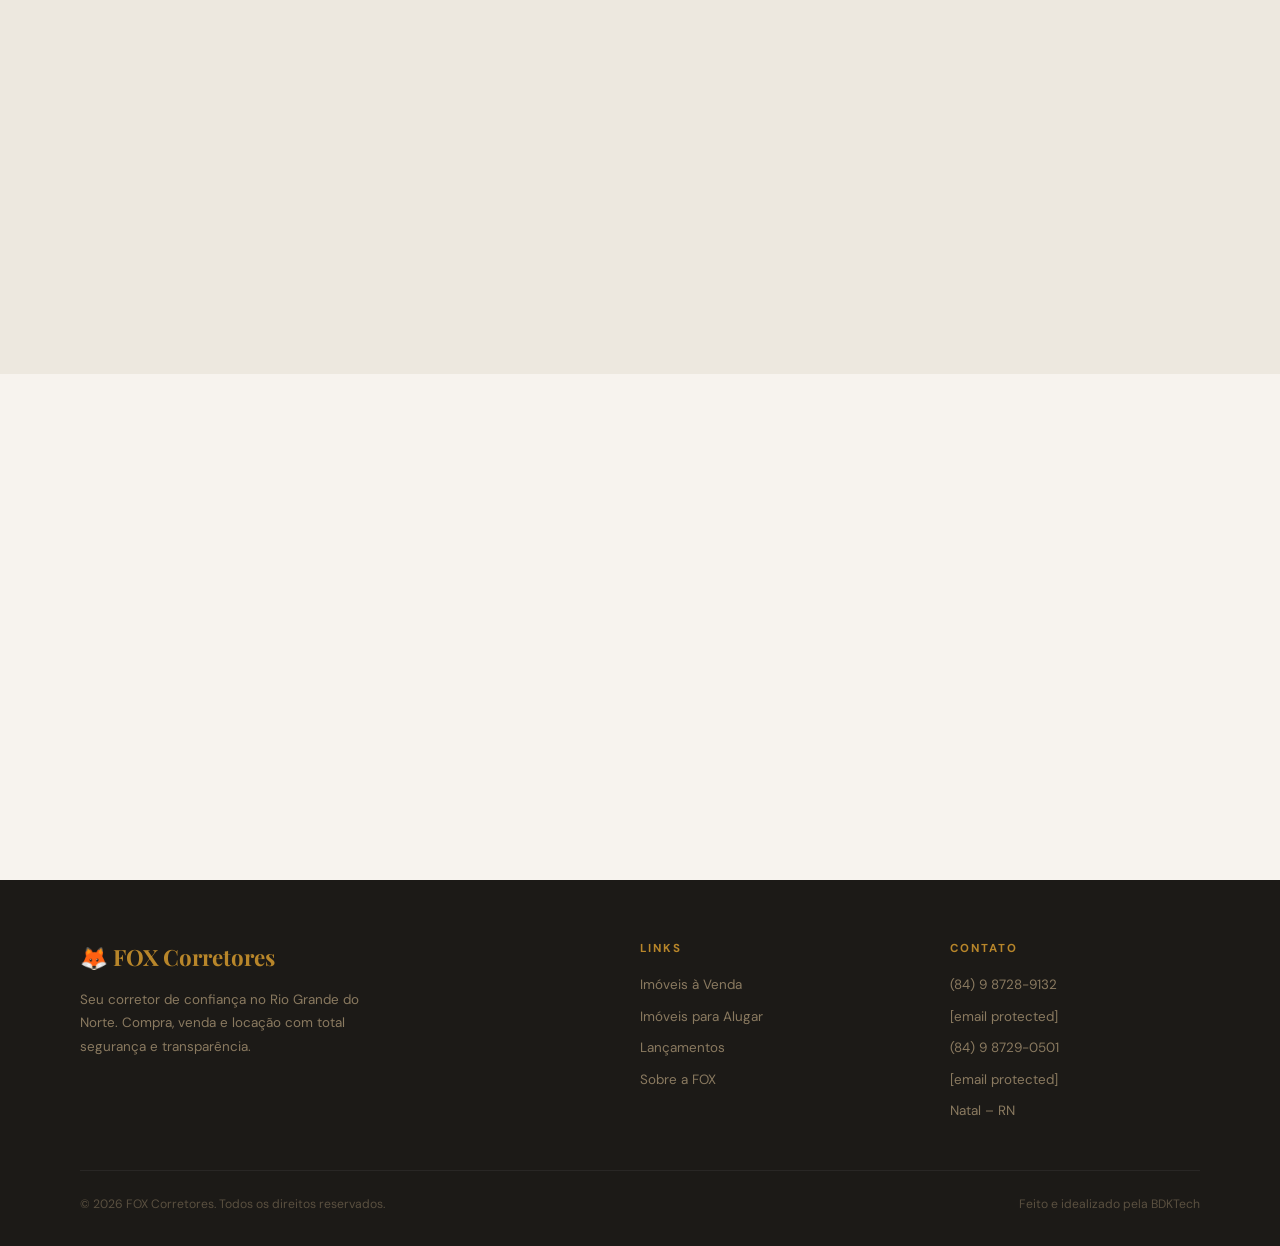
==== commit abf66572: "Add files via upload" ====
--- a/index.html
+++ b/index.html
@@ -175,10 +175,7 @@
         </div>
       </div>
 
-    
-    <!-- Dica swipe mobile -->
-    <div class="swipe-hint">‹ deslize para ver o próximo corretor ›</div>
-  </div>
+      </div>
   </div>
 </section>
 
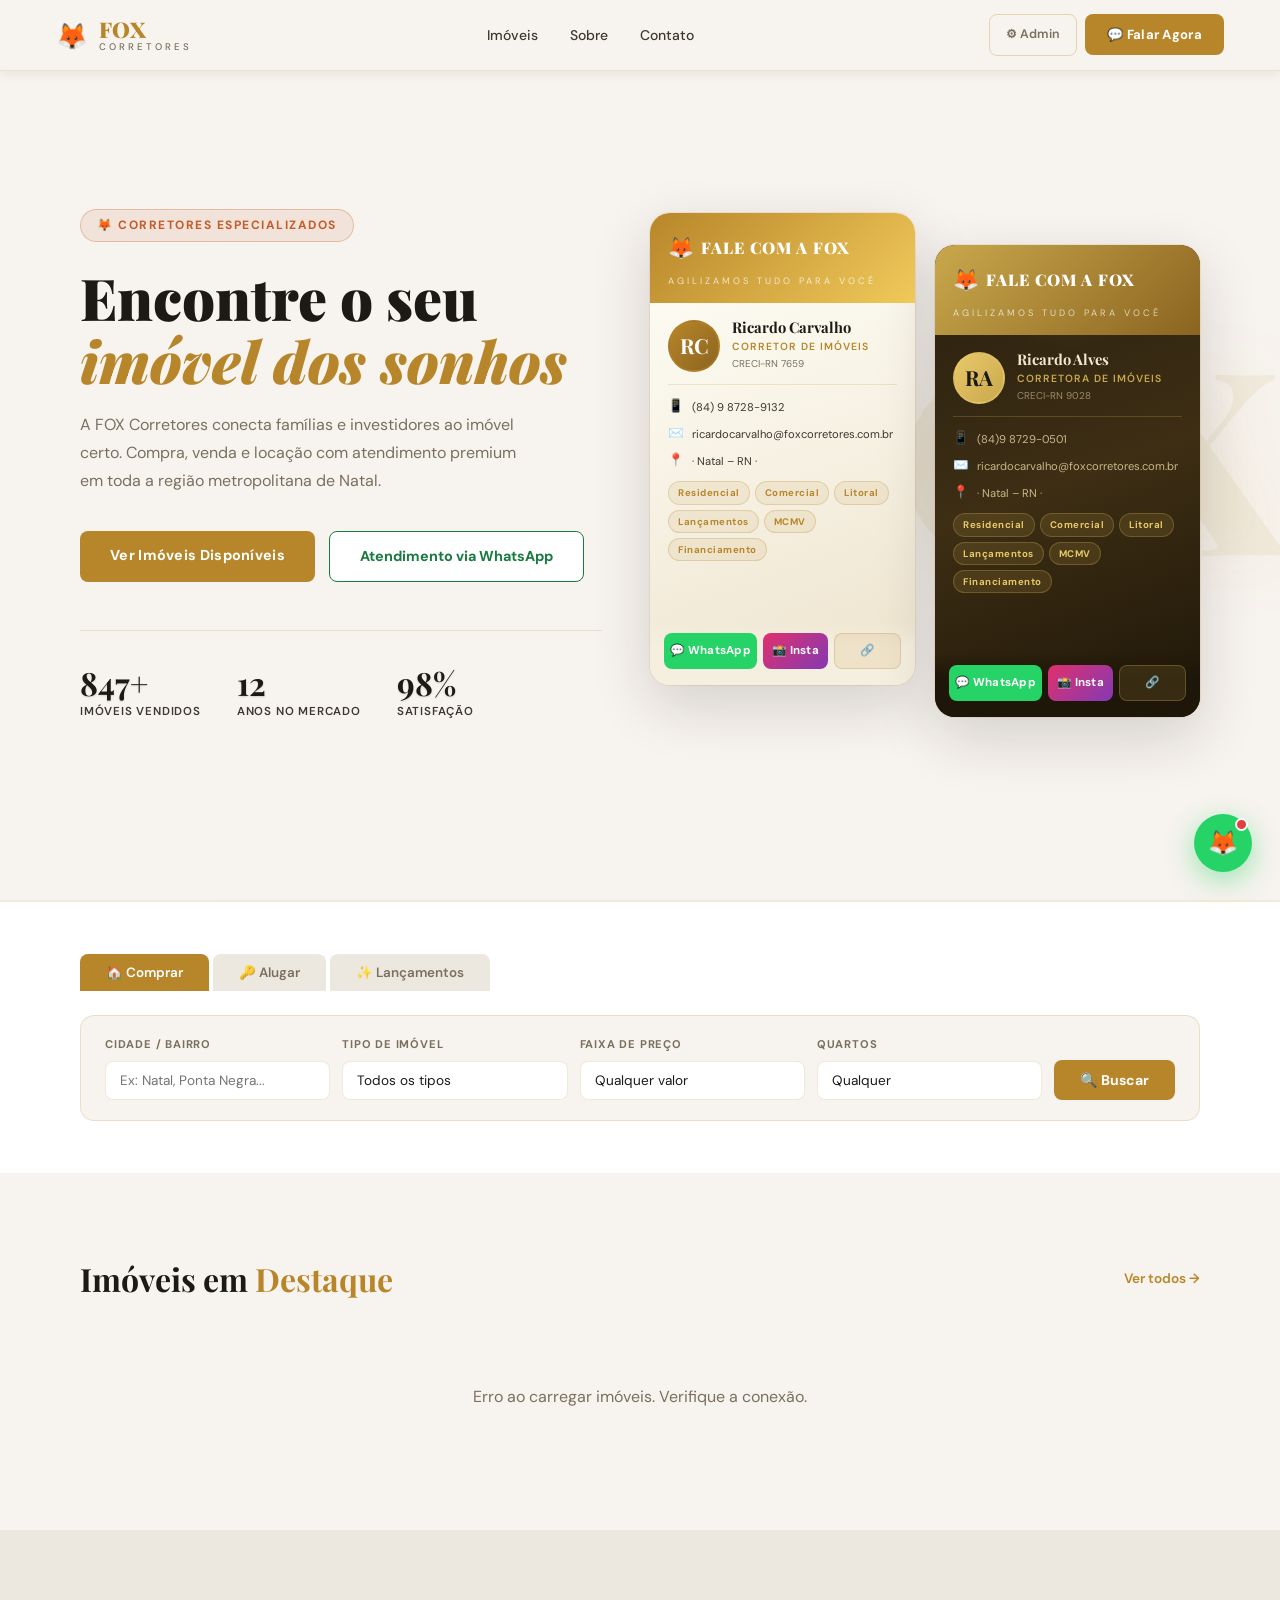
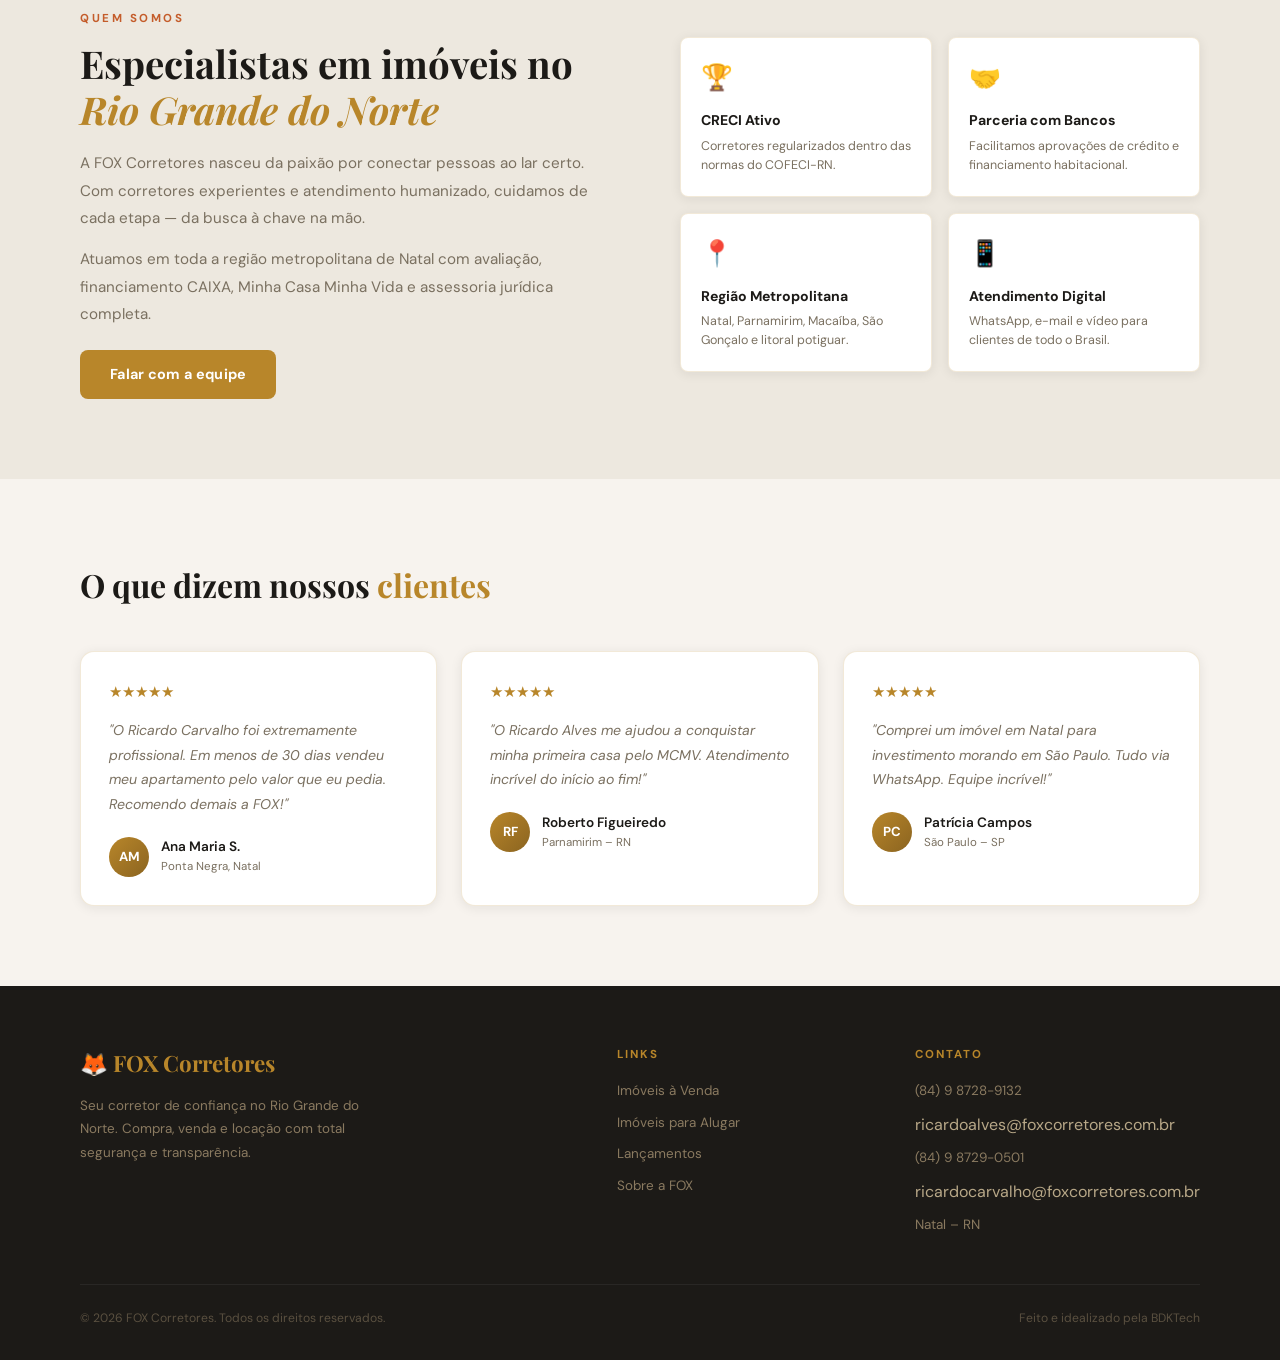
==== commit ea1a0e21: "Add files via upload" ====
--- a/index.html
+++ b/index.html
@@ -4,7 +4,7 @@
   <meta charset="UTF-8">
   <meta name="viewport" content="width=device-width, initial-scale=1.0">
   <title>FOX Corretores | Seu Lar Ideal em Natal – RN</title>
-  <link rel="stylesheet" href="fox_imoveis.css">
+  <link rel="stylesheet" href="fox_.css">
 </head>
 <body>
 
@@ -117,7 +117,7 @@
         <div class="biz-divider"></div>
         <div class="biz-info">
           <div class="biz-row"><span class="biz-icon">📱</span><span class="biz-txt">(84) 9 8728-9132</span></div>
-          <div class="biz-row"><span class="biz-icon">✉️</span><span class="biz-txt"><a href="/cdn-cgi/l/email-protection" class="__cf_email__" data-cfemail="27554e444655434844465551464b4f486741485f444855554253485542540944484a094555">[email&#160;protected]</a></span></div>
+          <div class="biz-row"><span class="biz-icon">✉️</span><span class="biz-txt">ricardocarvalho@foxcorretores.com.br</span></div>
           <div class="biz-row"><span class="biz-icon">📍</span><span class="biz-txt">· Natal – RN ·</span></div>
         </div>
         <div class="biz-badges">
@@ -157,7 +157,7 @@
         <div class="biz-divider"></div>
         <div class="biz-info">
           <div class="biz-row"><span class="biz-icon">📱</span><span class="biz-txt">(84)9 8729-0501</span></div>
-          <div class="biz-row"><span class="biz-icon">✉️</span><span class="biz-txt"><a href="/cdn-cgi/l/email-protection" class="__cf_email__" data-cfemail="b4c6ddd7d5c6d0dbd7d5c6c2d5d8dcdbf4d2dbccd7dbc6c6d1c0dbc6d1c79ad7dbd99ad6c6">[email&#160;protected]</a></span></div>
+          <div class="biz-row"><span class="biz-icon">✉️</span><span class="biz-txt">ricardocarvalho@foxcorretores.com.br</span></div>
           <div class="biz-row"><span class="biz-icon">📍</span><span class="biz-txt">· Natal – RN ·</span></div>
         </div>
         <div class="biz-badges">
@@ -175,7 +175,7 @@
         </div>
       </div>
 
-      </div>
+    </div>
   </div>
 </section>
 
@@ -298,9 +298,9 @@
       <div class="footer-title">Contato</div>
       <div class="footer-links">
         <a href="tel:+5584987289132">(84) 9 8728-9132</a>
-         <a href="/cdn-cgi/l/email-protection" class="__cf_email__" data-cfemail="512338323023353e303d27342211373e29323e232334253e2334227f323e3c7f3323">[email&#160;protected]</a>
+         ricardoalves@foxcorretores.com.br
         <a href="tel:+5584987290501">(84) 9 8729-0501</a>
-        <a href="/cdn-cgi/l/email-protection" class="__cf_email__" data-cfemail="fa8893999b889e95999b888c9b969295ba9c9582999588889f8e95889f89d4999597d49888">[email&#160;protected]</a>
+        ricardocarvalho@foxcorretores.com.br
         
         <a href="#">Natal – RN</a>
       </div>
@@ -480,4 +480,22 @@
       <div class="form-group s2">
         <label>Senha de Acesso ao Painel</label>
         <input class="form-control" id="cf-senha" type="password" placeholder="Deixe em branco para não alterar">
-    +        <p style="font-size:0.7rem;color:var(--text-muted);margin-top:5px;">Define ou altera a senha de login deste corretor no painel admin.</p>
+      </div>
+    </div>
+    <div class="modal-actions">
+      <button class="btn-cancel" onclick="closeCorretorModal()">Cancelar</button>
+      <button class="btn-save"   onclick="saveCorretor()">💾 Salvar Perfil</button>
+    </div>
+  </div>
+</div>
+
+<!-- TOAST -->
+<div class="toast" id="toast"></div>
+
+<!-- SCRIPTS -->
+<script src="fox_main.js"></script>
+<script src="fox_admin.js"></script>
+
+</body>
+</html>
--- a/fox_.css
+++ b/fox_.css
@@ -0,0 +1,547 @@
+/* ══════════════════════════════════════════
+   FOX CORRETORES — Stylesheet Principal
+   Paleta: Branco / Creme / Dourado / Terracota
+══════════════════════════════════════════ */
+
+@import url('https://fonts.googleapis.com/css2?family=Playfair+Display:ital,wght@0,400;0,700;0,900;1,400&family=DM+Sans:ital,wght@0,300;0,400;0,500;0,600;1,400&display=swap');
+
+/* ── VARIÁVEIS ── */
+:root {
+  --gold:        #B8862A;
+  --gold-2:      #D4A843;
+  --gold-light:  #F0C95A;
+  --terra:       #C45C2A;
+  --terra-light: #E87848;
+
+  --bg:          #F7F3EE;
+  --bg-2:        #EDE8DF;
+  --bg-3:        #E4DDD3;
+  --bg-card:     #FFFFFF;
+  --bg-dark:     #1C1A17;
+
+  --text:        #1C1A17;
+  --text-2:      #3D3830;
+  --text-muted:  #7A7060;
+  --text-light:  #A89880;
+
+  --border:      rgba(184,134,42,0.18);
+  --border-2:    rgba(184,134,42,0.30);
+  --shadow-sm:   0 2px 12px rgba(28,26,23,0.08);
+  --shadow-md:   0 8px 32px rgba(28,26,23,0.12);
+  --shadow-lg:   0 20px 60px rgba(28,26,23,0.16);
+  --radius:      14px;
+  --radius-sm:   8px;
+}
+
+/* ── RESET ── */
+*, *::before, *::after { margin:0; padding:0; box-sizing:border-box; }
+html { scroll-behavior:smooth; }
+body {
+  font-family: 'DM Sans', sans-serif;
+  background: var(--bg);
+  color: var(--text);
+  overflow-x: hidden;
+  line-height: 1.6;
+}
+img { max-width:100%; display:block; }
+a { text-decoration:none; }
+
+/* ══════════════════════════════════════════
+   NAVBAR
+══════════════════════════════════════════ */
+nav {
+  position:fixed; top:0; left:0; right:0; z-index:1000;
+  display:flex; align-items:center; justify-content:space-between;
+  padding:14px 56px;
+  background:rgba(247,243,238,0.92);
+  backdrop-filter:blur(20px);
+  border-bottom:1px solid var(--border);
+  box-shadow:var(--shadow-sm);
+}
+.nav-logo {
+  display:flex; align-items:center; gap:10px;
+  font-family:'Playfair Display',serif;
+  font-size:1.35rem; font-weight:900; color:var(--gold);
+  letter-spacing:0.5px;
+}
+.nav-logo-emoji { font-size:1.6rem; line-height:1; }
+.nav-logo-text { display:flex; flex-direction:column; line-height:1.1; }
+.nav-logo-text span { font-size:0.6rem; font-family:'DM Sans',sans-serif; font-weight:500; color:var(--text-muted); letter-spacing:3px; text-transform:uppercase; }
+.nav-links { display:flex; gap:32px; list-style:none; }
+.nav-links a { color:var(--text-2); font-size:0.875rem; font-weight:500; transition:color 0.2s; }
+.nav-links a:hover { color:var(--gold); }
+.nav-right { display:flex; gap:8px; align-items:center; }
+.nav-cta {
+  background:var(--gold); color:#fff;
+  padding:10px 22px; border-radius:var(--radius-sm);
+  font-weight:700; font-size:0.82rem; cursor:pointer; border:none;
+  transition:all 0.2s; letter-spacing:0.3px;
+}
+.nav-cta:hover { background:var(--gold-2); transform:translateY(-1px); box-shadow:0 4px 16px rgba(184,134,42,0.3); }
+.nav-admin {
+  background:transparent; color:var(--text-muted);
+  padding:10px 16px; border-radius:var(--radius-sm);
+  font-weight:600; font-size:0.78rem; cursor:pointer;
+  border:1px solid var(--border-2); transition:all 0.2s;
+}
+.nav-admin:hover { border-color:var(--gold); color:var(--gold); background:rgba(184,134,42,0.06); }
+
+/* ══════════════════════════════════════════
+   HERO
+══════════════════════════════════════════ */
+.hero {
+  min-height:100vh;
+  display:grid; grid-template-columns:1fr 1fr;
+  align-items:center;
+  padding:110px 80px 80px;
+  position:relative; overflow:hidden; gap:48px;
+}
+.hero-bg { position:absolute; inset:0; z-index:0; pointer-events:none; user-select:none; }
+.hero-bg img { position:absolute; inset:0; width:100%; height:100%; object-fit:cover; }
+.hero-overlay {
+  position:absolute; inset:0; z-index:1; pointer-events:none;
+  background:
+    linear-gradient(105deg,
+      rgba(247,243,238,0.88) 0%,
+      rgba(247,243,238,0.72) 38%,
+      rgba(247,243,238,0.38) 60%,
+      rgba(247,243,238,0.55) 100%
+    ),
+    linear-gradient(to bottom,
+      rgba(247,243,238,0.3) 0%,
+      rgba(247,243,238,0.0) 30%,
+      rgba(247,243,238,0.0) 65%,
+      rgba(247,243,238,0.7) 100%
+    );
+}
+.hero-watermark {
+  position:absolute; right:0; top:50%; transform:translateY(-50%);
+  font-family:'Playfair Display',serif;
+  font-size:clamp(14rem,20vw,22rem); font-weight:900; line-height:1;
+  color:rgba(184,134,42,0.08); pointer-events:none; user-select:none;
+  z-index:2; letter-spacing:-4px;
+  text-shadow:0 0 80px rgba(184,134,42,0.1);
+}
+.hero-left  { position:relative; z-index:3; }
+.hero-right { position:relative; z-index:3; display:flex; justify-content:center; align-items:center; }
+
+.hero-tag {
+  display:inline-flex; align-items:center; gap:8px;
+  background:rgba(196,92,42,0.10); border:1px solid rgba(196,92,42,0.30);
+  color:var(--terra); padding:6px 16px; border-radius:99px;
+  font-size:0.75rem; font-weight:700; letter-spacing:1.5px; text-transform:uppercase; margin-bottom:24px;
+}
+.hero h1 {
+  font-family:'Playfair Display',serif;
+  font-size:clamp(2.6rem,4.5vw,4.2rem);
+  font-weight:900; line-height:1.1; color:var(--text); margin-bottom:18px;
+}
+.hero h1 em { color:var(--gold); font-style:italic; }
+.hero-desc { color:var(--text-muted); font-size:1rem; line-height:1.75; max-width:460px; margin-bottom:36px; }
+.hero-btns { display:flex; gap:14px; flex-wrap:wrap; }
+
+.btn-primary {
+  background:var(--gold); color:#fff;
+  padding:13px 30px; border-radius:var(--radius-sm);
+  font-weight:700; font-size:0.9rem; cursor:pointer; border:none;
+  transition:all 0.3s; display:inline-block; letter-spacing:0.3px;
+}
+.btn-primary:hover { background:var(--gold-2); transform:translateY(-2px); box-shadow:0 8px 24px rgba(184,134,42,0.35); }
+.btn-outline {
+  background:#fff; color:#1A7A40;
+  padding:13px 30px; border-radius:var(--radius-sm);
+  font-weight:700; font-size:0.9rem; cursor:pointer;
+  border:1.5px solid #1A7A40; transition:all 0.3s; display:inline-block;
+}
+.btn-outline:hover { background:#f0fff6; border-color:#158035; color:#158035; transform:translateY(-2px); box-shadow:0 6px 20px rgba(26,122,64,0.18); }
+
+.hero-stats {
+  display:flex; gap:36px; margin-top:48px; padding-top:36px;
+  border-top:1px solid var(--border);
+}
+.stat-num {
+  font-family:'Playfair Display',serif;
+  font-size:2rem; font-weight:700; color:var(--text); line-height:1;
+  text-shadow:0 1px 2px rgba(0,0,0,0.15);
+}
+.stat-label { font-size:0.72rem; color:var(--text-2); margin-top:4px; text-transform:uppercase; letter-spacing:0.8px; font-weight:600; }
+
+/* ══════════════════════════════════════════
+   CARTÕES DOS CORRETORES (9:16)
+══════════════════════════════════════════ */
+.cards-duo {
+  display:flex; gap:20px;
+  align-items:flex-start; justify-content:center;
+}
+
+.biz-card {
+  width:265px; height:472px;
+  border-radius:20px; overflow:hidden; position:relative;
+  box-shadow:var(--shadow-lg), 0 0 0 1px rgba(184,134,42,0.12);
+  flex-shrink:0; transition:transform 0.35s ease, box-shadow 0.35s ease;
+}
+.biz-card:hover { transform:translateY(-8px); box-shadow:0 32px 80px rgba(28,26,23,0.22), 0 0 0 1px rgba(184,134,42,0.2); }
+
+.biz-card-1 { background:linear-gradient(160deg,#FFFFF8 0%,#F5EFE0 60%,#EDE3CC 100%); animation:floatA 6s ease-in-out infinite; }
+.biz-card-2 { background:linear-gradient(160deg,#2A2010 0%,#3D2E14 50%,#1E1608 100%); animation:floatB 6s ease-in-out infinite; margin-top:32px; }
+
+@keyframes floatA { 0%,100%{transform:translateY(0) rotate(-1.5deg);} 50%{transform:translateY(-10px) rotate(1deg);} }
+@keyframes floatB { 0%,100%{transform:translateY(0) rotate(1.5deg);} 50%{transform:translateY(-10px) rotate(-1deg);} }
+
+.biz-card-header { padding:18px 18px 14px; position:relative; z-index:1; }
+.biz-card-1 .biz-card-header { background:linear-gradient(135deg,var(--gold) 0%,var(--gold-light) 100%); }
+.biz-card-2 .biz-card-header { background:linear-gradient(135deg,#C9A84C 0%,#8B6420 100%); }
+
+.biz-logo-line { display:flex; align-items:center; gap:7px; margin-bottom:10px; }
+.biz-logo-emoji { font-size:1.3rem; }
+.biz-logo-name { font-family:'Playfair Display',serif; font-weight:900; font-size:1rem; letter-spacing:1px; }
+.biz-card-1 .biz-logo-name, .biz-card-2 .biz-logo-name { color:#fff; }
+.biz-card-sub { font-size:0.58rem; letter-spacing:3px; text-transform:uppercase; opacity:0.85; }
+.biz-card-1 .biz-card-sub { color:rgba(255,255,255,0.85); }
+.biz-card-2 .biz-card-sub { color:rgba(255,255,255,0.8); }
+
+.biz-avatar-wrap { padding:16px 18px 0; display:flex; align-items:center; gap:12px; }
+.biz-avatar {
+  width:52px; height:52px; border-radius:50%;
+  display:flex; align-items:center; justify-content:center;
+  font-family:'Playfair Display',serif; font-size:1.3rem; font-weight:700;
+  flex-shrink:0; overflow:hidden;
+}
+.biz-card-1 .biz-avatar { background:linear-gradient(135deg,var(--gold),#8B6420); color:#fff; border:2px solid rgba(184,134,42,0.4); }
+.biz-card-2 .biz-avatar { background:linear-gradient(135deg,#E8C96A,#C9A84C); color:#1C1A17; border:2px solid rgba(232,201,106,0.4); }
+.biz-name { font-family:'Playfair Display',serif; font-weight:700; font-size:0.92rem; line-height:1.2; }
+.biz-card-1 .biz-name { color:var(--text); }
+.biz-card-2 .biz-name { color:#F0E8D0; }
+.biz-role { font-size:0.65rem; text-transform:uppercase; letter-spacing:1px; font-weight:600; margin-top:2px; }
+.biz-card-1 .biz-role { color:var(--gold); }
+.biz-card-2 .biz-role { color:#C9A84C; }
+.biz-creci { font-size:0.62rem; margin-top:1px; }
+.biz-card-1 .biz-creci { color:var(--text-muted); }
+.biz-card-2 .biz-creci { color:rgba(200,180,140,0.7); }
+
+.biz-divider { margin:12px 18px; height:1px; }
+.biz-card-1 .biz-divider { background:var(--border); }
+.biz-card-2 .biz-divider { background:rgba(201,168,76,0.25); }
+
+.biz-info { padding:0 18px; display:flex; flex-direction:column; gap:7px; }
+.biz-row { display:flex; align-items:center; gap:8px; }
+.biz-icon { font-size:0.78rem; width:16px; text-align:center; flex-shrink:0; }
+.biz-txt { font-size:0.7rem; line-height:1.3; }
+.biz-card-1 .biz-txt { color:var(--text-2); }
+.biz-card-2 .biz-txt { color:#C8B88A; }
+
+.biz-badges { padding:10px 18px 80px; display:flex; flex-wrap:wrap; gap:5px; }
+.biz-badge { padding:3px 9px; border-radius:99px; font-size:0.6rem; font-weight:700; letter-spacing:0.5px; }
+.biz-card-1 .biz-badge { background:rgba(184,134,42,0.1); border:1px solid rgba(184,134,42,0.25); color:var(--gold); }
+.biz-card-2 .biz-badge { background:rgba(201,168,76,0.15); border:1px solid rgba(201,168,76,0.3); color:#E8C96A; }
+
+.biz-actions {
+  position:absolute; bottom:0; left:0; right:0;
+  padding:12px 14px 16px; display:flex; gap:6px;
+}
+.biz-card-1 .biz-actions { background:linear-gradient(to top,rgba(245,239,224,1) 60%,rgba(245,239,224,0) 100%); }
+.biz-card-2 .biz-actions { background:linear-gradient(to top,rgba(30,22,8,1) 60%,rgba(30,22,8,0) 100%); }
+
+.biz-btn {
+  flex:1; padding:9px 6px; border-radius:8px;
+  font-size:0.72rem; font-weight:700; cursor:pointer; border:none;
+  display:flex; align-items:center; justify-content:center; gap:5px;
+  transition:all 0.2s; font-family:'DM Sans',sans-serif; letter-spacing:0.3px;
+  white-space:nowrap;
+}
+.biz-btn-wa  { background:#25D366; color:#fff; }
+.biz-btn-wa:hover  { background:#1db954; transform:translateY(-1px); }
+.biz-btn-ig  { background:linear-gradient(135deg,#E1306C,#833AB4); color:#fff; }
+.biz-btn-ig:hover  { transform:translateY(-1px); }
+.biz-btn-sh  { background:rgba(184,134,42,0.12); color:var(--gold); border:1px solid rgba(184,134,42,0.25); }
+.biz-card-2 .biz-btn-sh { background:rgba(201,168,76,0.15); color:#E8C96A; border-color:rgba(201,168,76,0.3); }
+.biz-btn-sh:hover { background:rgba(184,134,42,0.22); }
+
+.biz-shine {
+  position:absolute; top:-60%; left:-60%; width:220%; height:220%;
+  background:radial-gradient(ellipse 30% 25% at 50% 20%,rgba(255,255,255,0.18),transparent 70%);
+  pointer-events:none; z-index:0;
+}
+
+/* ══════════════════════════════════════════
+   BUSCA
+══════════════════════════════════════════ */
+.search-section {
+  background:var(--bg-card); padding:52px 80px;
+  border-top:2px solid var(--border); box-shadow:var(--shadow-sm);
+}
+.search-tabs { display:flex; gap:4px; margin-bottom:24px; }
+.tab {
+  padding:10px 26px; border-radius:8px 8px 0 0;
+  font-size:0.84rem; font-weight:600; cursor:pointer; border:none;
+  transition:all 0.2s; background:var(--bg-2); color:var(--text-muted);
+  font-family:'DM Sans',sans-serif;
+}
+.tab.active { background:var(--gold); color:#fff; }
+.search-bar {
+  display:grid; grid-template-columns:1fr 1fr 1fr 1fr auto; gap:12px; align-items:end;
+  background:var(--bg); border:1.5px solid var(--border); border-radius:var(--radius); padding:20px 24px;
+}
+.filter-group label {
+  display:block; font-size:0.7rem; font-weight:700; color:var(--text-muted);
+  letter-spacing:0.8px; text-transform:uppercase; margin-bottom:7px;
+}
+.filter-group select, .filter-group input {
+  width:100%; background:var(--bg-card); border:1.5px solid var(--border);
+  color:var(--text); padding:10px 14px; border-radius:var(--radius-sm);
+  font-family:'DM Sans',sans-serif; font-size:0.85rem; outline:none;
+  transition:border-color 0.2s; appearance:none;
+}
+.filter-group select:focus, .filter-group input:focus { border-color:var(--gold); }
+.search-btn {
+  background:var(--gold); color:#fff;
+  padding:11px 26px; border-radius:var(--radius-sm);
+  font-weight:700; font-size:0.88rem; cursor:pointer; border:none;
+  white-space:nowrap; font-family:'DM Sans',sans-serif; transition:all 0.2s;
+}
+.search-btn:hover { background:var(--gold-2); transform:translateY(-1px); }
+
+/* ══════════════════════════════════════════
+   LISTINGS
+══════════════════════════════════════════ */
+.listings-section { padding:80px; background:var(--bg); }
+.section-header { display:flex; align-items:center; justify-content:space-between; margin-bottom:40px; }
+.section-title { font-family:'Playfair Display',serif; font-size:2rem; font-weight:700; color:var(--text); }
+.section-title span { color:var(--gold); }
+.view-all { color:var(--gold); font-size:0.85rem; font-weight:600; display:flex; align-items:center; gap:6px; transition:gap 0.2s; }
+.view-all:hover { gap:10px; }
+
+.listings-grid { display:grid; grid-template-columns:repeat(3,1fr); gap:24px; }
+
+.listing-card {
+  background:var(--bg-card); border-radius:var(--radius);
+  overflow:hidden; transition:all 0.3s; cursor:pointer;
+  border:1px solid rgba(184,134,42,0.10); box-shadow:var(--shadow-sm);
+}
+.listing-card:hover { transform:translateY(-6px); box-shadow:var(--shadow-lg); border-color:var(--border-2); }
+.card-img { height:210px; position:relative; overflow:hidden; background:var(--bg-2); }
+.card-img-bg { width:100%; height:100%; display:flex; align-items:center; justify-content:center; font-size:3.5rem; transition:transform 0.5s; }
+.listing-card:hover .card-img-bg { transform:scale(1.06); }
+.prop-img { width:100%; height:100%; object-fit:cover; position:absolute; inset:0; transition:transform 0.5s; }
+.listing-card:hover .prop-img { transform:scale(1.06); }
+.card-label { position:absolute; top:12px; left:12px; padding:4px 12px; border-radius:99px; font-size:0.68rem; font-weight:700; letter-spacing:1px; text-transform:uppercase; }
+.label-sale    { background:var(--gold); color:#fff; }
+.label-rent    { background:#2E86C1; color:#fff; }
+.label-new     { background:#1A9B5A; color:#fff; }
+.card-fav {
+  position:absolute; top:12px; right:12px; width:32px; height:32px;
+  background:rgba(255,255,255,0.92); backdrop-filter:blur(8px);
+  border:1px solid rgba(184,134,42,0.2); border-radius:50%;
+  display:flex; align-items:center; justify-content:center;
+  font-size:0.85rem; cursor:pointer; transition:all 0.2s;
+}
+.card-fav:hover { background:#fff; border-color:var(--gold); }
+.card-body { padding:18px 20px; }
+.card-price { font-family:'Playfair Display',serif; font-size:1.3rem; font-weight:700; color:var(--gold); }
+.card-price-sub { font-size:0.7rem; color:var(--text-muted); display:inline; }
+.card-title-prop { font-size:0.93rem; font-weight:600; color:var(--text); margin:8px 0 5px; }
+.card-location { font-size:0.78rem; color:var(--text-muted); display:flex; align-items:center; gap:4px; margin-bottom:12px; }
+.card-features { display:flex; gap:12px; flex-wrap:wrap; padding-top:12px; border-top:1px solid var(--bg-3); }
+.feature { display:flex; align-items:center; gap:4px; font-size:0.75rem; color:var(--text-muted); }
+.feature strong { color:var(--text-2); font-weight:600; }
+.ig1{background:linear-gradient(135deg,#D4E8C8,#A8C888);}
+.ig2{background:linear-gradient(135deg,#C8D8E8,#A0BCD8);}
+.ig3{background:linear-gradient(135deg,#E8D4C8,#D4A898);}
+.ig4{background:linear-gradient(135deg,#C8E8D8,#98C8B0);}
+.ig5{background:linear-gradient(135deg,#E8E4C8,#C8C098);}
+.ig6{background:linear-gradient(135deg,#D8C8E8,#B0A0C8);}
+
+/* ══════════════════════════════════════════
+   SOBRE
+══════════════════════════════════════════ */
+.about-section {
+  padding:80px; background:var(--bg-2);
+  display:grid; grid-template-columns:1fr 1fr; gap:80px; align-items:center;
+}
+.about-label { font-size:0.72rem; font-weight:700; letter-spacing:2.5px; text-transform:uppercase; color:var(--terra); margin-bottom:12px; }
+.about-title { font-family:'Playfair Display',serif; font-size:2.4rem; font-weight:700; line-height:1.2; color:var(--text); margin-bottom:18px; }
+.about-text { color:var(--text-muted); line-height:1.8; margin-bottom:14px; font-size:0.95rem; }
+.about-grid { display:grid; grid-template-columns:1fr 1fr; gap:16px; }
+.about-item { background:var(--bg-card); border:1px solid var(--border); border-radius:var(--radius-sm); padding:20px; box-shadow:var(--shadow-sm); }
+.about-item-icon { font-size:1.6rem; margin-bottom:10px; }
+.about-item-title { font-weight:700; font-size:0.88rem; color:var(--text); margin-bottom:5px; }
+.about-item-text { font-size:0.78rem; color:var(--text-muted); line-height:1.55; }
+
+/* ══════════════════════════════════════════
+   DEPOIMENTOS
+══════════════════════════════════════════ */
+.testimonials { padding:80px; background:var(--bg); }
+.testimonials-grid { display:grid; grid-template-columns:repeat(3,1fr); gap:24px; margin-top:40px; }
+.testimonial-card {
+  background:var(--bg-card); border:1px solid var(--border);
+  border-radius:var(--radius); padding:28px; box-shadow:var(--shadow-sm); transition:all 0.3s;
+}
+.testimonial-card:hover { transform:translateY(-4px); box-shadow:var(--shadow-md); }
+.stars { color:var(--gold); font-size:0.95rem; margin-bottom:14px; }
+.testimonial-text { font-size:0.88rem; color:var(--text-muted); line-height:1.75; margin-bottom:20px; font-style:italic; }
+.testimonial-author { display:flex; align-items:center; gap:12px; }
+.author-avatar { width:40px; height:40px; border-radius:50%; background:linear-gradient(135deg,var(--gold),#8B6420); display:flex; align-items:center; justify-content:center; font-weight:700; color:#fff; font-size:0.82rem; flex-shrink:0; }
+.author-name { font-size:0.85rem; font-weight:600; color:var(--text); }
+.author-loc  { font-size:0.72rem; color:var(--text-muted); }
+
+/* ══════════════════════════════════════════
+   FOOTER
+══════════════════════════════════════════ */
+footer { background:var(--bg-dark); color:#B8A888; padding:60px 80px 32px; }
+.footer-grid { display:grid; grid-template-columns:2fr 1fr 1fr; gap:60px; margin-bottom:48px; }
+.footer-brand { font-family:'Playfair Display',serif; font-size:1.4rem; font-weight:700; color:var(--gold); margin-bottom:12px; display:flex; align-items:center; gap:8px; }
+.footer-desc { font-size:0.84rem; line-height:1.75; max-width:280px; color:#8A7A60; }
+.footer-title { font-size:0.72rem; font-weight:700; letter-spacing:2px; text-transform:uppercase; color:var(--gold); margin-bottom:16px; }
+.footer-links { display:flex; flex-direction:column; gap:10px; }
+.footer-links a { font-size:0.84rem; color:#8A7A60; transition:color 0.2s; }
+.footer-links a:hover { color:var(--gold); }
+.footer-bottom { border-top:1px solid rgba(255,255,255,0.06); padding-top:24px; display:flex; align-items:center; justify-content:space-between; font-size:0.76rem; color:#5A5040; }
+
+/* ══════════════════════════════════════════
+   WHATSAPP WIDGET
+══════════════════════════════════════════ */
+.wa-widget { position:fixed; bottom:28px; right:28px; z-index:9999; }
+.wa-bubble {
+  width:58px; height:58px; border-radius:50%;
+  background:#25D366; display:flex; align-items:center; justify-content:center;
+  cursor:pointer; font-size:1.5rem;
+  box-shadow:0 8px 28px rgba(37,211,102,0.45);
+  animation:pWA 2.5s ease-in-out infinite;
+  position:relative; transition:transform 0.2s;
+}
+.wa-bubble:hover { transform:scale(1.1); }
+@keyframes pWA { 0%,100%{box-shadow:0 8px 28px rgba(37,211,102,0.4);} 50%{box-shadow:0 8px 48px rgba(37,211,102,0.7);} }
+.wa-dot { position:absolute; top:4px; right:4px; width:13px; height:13px; border-radius:50%; background:#E53E3E; border:2px solid var(--bg-card); animation:blink 1.2s ease-in-out infinite; }
+@keyframes blink { 0%,100%{opacity:1;} 50%{opacity:0.25;} }
+.wa-chat {
+  position:absolute; bottom:70px; right:0; width:340px; border-radius:16px; overflow:hidden;
+  background:#fff; box-shadow:0 20px 60px rgba(0,0,0,0.18);
+  border:1px solid rgba(37,211,102,0.2); display:none; flex-direction:column;
+}
+.wa-chat.open { display:flex; animation:slideUp 0.3s ease; }
+@keyframes slideUp { from{opacity:0;transform:translateY(16px);} to{opacity:1;transform:translateY(0);} }
+.wa-header { background:#075E54; padding:14px 18px; display:flex; align-items:center; gap:12px; }
+.wa-hdr-av { width:38px; height:38px; border-radius:50%; background:linear-gradient(135deg,var(--gold),#8B6420); display:flex; align-items:center; justify-content:center; font-size:1rem; }
+.wa-hdr-name { font-size:0.88rem; font-weight:600; color:#fff; }
+.wa-hdr-status { font-size:0.68rem; color:#80CBC4; }
+.wa-hdr-close { margin-left:auto; color:rgba(255,255,255,0.7); background:none; border:none; font-size:1.2rem; cursor:pointer; line-height:1; }
+.wa-msgs { flex:1; max-height:300px; overflow-y:auto; padding:14px; display:flex; flex-direction:column; gap:9px; background:#ECE5DD; }
+.msg { max-width:82%; padding:8px 12px; border-radius:10px; font-size:0.8rem; line-height:1.5; }
+.msg-bot { background:#fff; color:#1a1a1a; align-self:flex-start; border-radius:0 10px 10px 10px; box-shadow:0 1px 2px rgba(0,0,0,0.1); }
+.msg-user { background:#DCF8C6; color:#1a1a1a; align-self:flex-end; border-radius:10px 10px 0 10px; }
+.wa-quick { display:flex; flex-wrap:wrap; gap:6px; padding:8px 14px 10px; background:#ECE5DD; }
+.q-btn { background:#fff; border:1px solid rgba(37,211,102,0.3); color:#075E54; padding:5px 12px; border-radius:99px; font-size:0.74rem; cursor:pointer; font-family:'DM Sans',sans-serif; transition:all 0.2s; box-shadow:0 1px 3px rgba(0,0,0,0.08); }
+.q-btn:hover { background:#f0fff4; border-color:#25D366; }
+.wa-input-row { display:flex; gap:8px; padding:10px 12px; background:#F0F0F0; border-top:1px solid #e0e0e0; }
+.wa-inp { flex:1; background:#fff; border:1px solid #ddd; color:#1a1a1a; padding:8px 13px; border-radius:99px; font-size:0.82rem; font-family:'DM Sans',sans-serif; outline:none; transition:border-color 0.2s; }
+.wa-inp:focus { border-color:#25D366; }
+.wa-send-btn { background:#25D366; border:none; color:#fff; width:36px; height:36px; border-radius:50%; cursor:pointer; font-size:0.9rem; display:flex; align-items:center; justify-content:center; transition:all 0.2s; flex-shrink:0; }
+.wa-send-btn:hover { background:#1db954; }
+
+/* ══════════════════════════════════════════
+   ADMIN PAINEL
+══════════════════════════════════════════ */
+#admin-panel { display:none; position:fixed; inset:0; z-index:9998; background:rgba(28,26,23,0.5); backdrop-filter:blur(5px); align-items:flex-start; justify-content:flex-end; }
+#admin-panel.open { display:flex; }
+.admin-sidebar { width:min(700px,96vw); height:100vh; overflow-y:auto; background:var(--bg-card); border-left:1px solid var(--border); display:flex; flex-direction:column; box-shadow:-8px 0 40px rgba(28,26,23,0.14); animation:slideInR 0.35s ease; }
+@keyframes slideInR { from{transform:translateX(100%);} to{transform:translateX(0);} }
+.admin-header { padding:22px 28px; border-bottom:1px solid var(--border); display:flex; align-items:center; justify-content:space-between; background:var(--bg-2); flex-shrink:0; }
+.admin-title { font-family:'Playfair Display',serif; font-size:1.25rem; font-weight:700; color:var(--gold); }
+.admin-close { background:none; border:none; color:var(--text-muted); font-size:1.3rem; cursor:pointer; transition:color 0.2s; }
+.admin-close:hover { color:var(--text); }
+.admin-tabs { display:flex; border-bottom:1px solid var(--border); flex-shrink:0; background:var(--bg-card); }
+.admin-tab { flex:1; padding:13px; text-align:center; font-size:0.82rem; font-weight:600; cursor:pointer; border:none; background:none; color:var(--text-muted); border-bottom:2px solid transparent; transition:all 0.2s; font-family:'DM Sans',sans-serif; }
+.admin-tab.active { color:var(--gold); border-bottom-color:var(--gold); background:rgba(184,134,42,0.04); }
+.admin-body { flex:1; padding:24px 28px; overflow-y:auto; background:var(--bg); }
+
+.login-box { max-width:340px; margin:48px auto; text-align:center; }
+.login-box h2 { font-family:'Playfair Display',serif; font-size:1.5rem; margin-bottom:8px; color:var(--text); }
+.login-box p { color:var(--text-muted); font-size:0.84rem; margin-bottom:28px; }
+.form-group { margin-bottom:15px; text-align:left; }
+.form-group label { display:block; font-size:0.7rem; font-weight:700; color:var(--text-muted); text-transform:uppercase; letter-spacing:0.8px; margin-bottom:7px; }
+.form-control { width:100%; background:var(--bg-card); border:1.5px solid var(--border); color:var(--text); padding:11px 14px; border-radius:var(--radius-sm); font-family:'DM Sans',sans-serif; font-size:0.87rem; outline:none; transition:border-color 0.2s; }
+.form-control:focus { border-color:var(--gold); }
+textarea.form-control { resize:vertical; }
+.btn-form { width:100%; background:var(--gold); color:#fff; padding:12px; border-radius:var(--radius-sm); font-weight:700; font-size:0.9rem; cursor:pointer; border:none; margin-top:8px; transition:all 0.2s; font-family:'DM Sans',sans-serif; }
+.btn-form:hover { background:var(--gold-2); }
+.login-error { color:#C0392B; font-size:0.8rem; margin-top:10px; display:none; }
+.login-hint { font-size:0.72rem; color:var(--text-muted); margin-top:14px; }
+.login-hint strong { color:var(--gold); }
+
+.admin-sec-title { font-size:0.72rem; font-weight:700; letter-spacing:1.5px; text-transform:uppercase; color:var(--gold); margin-bottom:16px; display:flex; align-items:center; justify-content:space-between; }
+.btn-add { background:rgba(184,134,42,0.1); border:1px solid var(--border-2); color:var(--gold); padding:6px 16px; border-radius:var(--radius-sm); font-size:0.76rem; font-weight:600; cursor:pointer; transition:all 0.2s; font-family:'DM Sans',sans-serif; }
+.btn-add:hover { background:rgba(184,134,42,0.18); }
+
+.admin-item { background:var(--bg-card); border:1px solid var(--border); border-radius:var(--radius-sm); padding:14px; margin-bottom:10px; display:flex; gap:14px; align-items:flex-start; box-shadow:var(--shadow-sm); transition:box-shadow 0.2s; }
+.admin-item:hover { box-shadow:var(--shadow-md); }
+.admin-item-img { width:68px; height:54px; border-radius:8px; background:var(--bg-2); display:flex; align-items:center; justify-content:center; font-size:1.6rem; flex-shrink:0; overflow:hidden; }
+.admin-item-img img { width:100%; height:100%; object-fit:cover; border-radius:8px; }
+.admin-item-info { flex:1; }
+.admin-item-title { font-size:0.87rem; font-weight:600; color:var(--text); margin-bottom:3px; }
+.admin-item-meta { font-size:0.73rem; color:var(--text-muted); }
+.admin-item-price { font-size:0.88rem; font-weight:700; color:var(--gold); margin-top:3px; }
+.admin-item-btns { display:flex; gap:6px; margin-top:8px; }
+.btn-edit { background:rgba(46,134,193,0.1); border:1px solid rgba(46,134,193,0.25); color:#2E86C1; padding:4px 12px; border-radius:5px; font-size:0.7rem; font-weight:600; cursor:pointer; font-family:'DM Sans',sans-serif; transition:all 0.2s; }
+.btn-edit:hover { background:rgba(46,134,193,0.18); }
+.btn-del { background:rgba(192,57,43,0.08); border:1px solid rgba(192,57,43,0.2); color:#C0392B; padding:4px 12px; border-radius:5px; font-size:0.7rem; font-weight:600; cursor:pointer; font-family:'DM Sans',sans-serif; transition:all 0.2s; }
+.btn-del:hover { background:rgba(192,57,43,0.15); }
+
+.corretor-item { background:var(--bg-card); border:1px solid var(--border); border-radius:var(--radius-sm); padding:16px; margin-bottom:10px; display:flex; gap:14px; align-items:center; box-shadow:var(--shadow-sm); }
+.corretor-av { width:50px; height:50px; border-radius:50%; display:flex; align-items:center; justify-content:center; font-family:'Playfair Display',serif; font-size:1.2rem; font-weight:700; color:#fff; flex-shrink:0; }
+.corretor-name { font-size:0.9rem; font-weight:600; color:var(--text); }
+.corretor-meta { font-size:0.73rem; color:var(--text-muted); margin-top:2px; }
+
+.modal-overlay { display:none; position:fixed; inset:0; background:rgba(28,26,23,0.6); z-index:10000; align-items:center; justify-content:center; padding:20px; backdrop-filter:blur(4px); }
+.modal-overlay.open { display:flex; }
+.modal-box { background:var(--bg-card); border:1px solid var(--border); border-radius:var(--radius); width:min(560px,100%); max-height:92vh; overflow-y:auto; padding:32px; animation:fadeScale 0.3s ease; box-shadow:var(--shadow-lg); }
+@keyframes fadeScale { from{opacity:0;transform:scale(0.95);} to{opacity:1;transform:scale(1);} }
+.modal-title { font-family:'Playfair Display',serif; font-size:1.3rem; font-weight:700; color:var(--gold); margin-bottom:24px; }
+.form-grid { display:grid; grid-template-columns:1fr 1fr; gap:13px; }
+.form-grid .s2 { grid-column:span 2; }
+.img-upload { border:2px dashed var(--border-2); border-radius:var(--radius-sm); padding:24px; text-align:center; cursor:pointer; transition:all 0.2s; background:var(--bg); }
+.img-upload:hover { border-color:var(--gold); background:rgba(184,134,42,0.04); }
+.img-upload input[type=file] { display:none; }
+.img-upload-lbl { font-size:0.84rem; color:var(--text-muted); }
+.img-upload-lbl span { color:var(--gold); font-weight:600; }
+.img-previews { display:flex; flex-wrap:wrap; gap:8px; margin-top:10px; }
+.img-tw { position:relative; display:inline-block; }
+.img-tw img { width:70px; height:56px; border-radius:7px; object-fit:cover; border:1px solid var(--border); }
+.img-tw-del { position:absolute; top:-5px; right:-5px; width:17px; height:17px; border-radius:50%; background:#C0392B; border:none; color:#fff; font-size:0.6rem; cursor:pointer; display:flex; align-items:center; justify-content:center; }
+.modal-actions { display:flex; gap:10px; margin-top:22px; }
+.btn-cancel { background:var(--bg-2); border:1px solid var(--border); color:var(--text-muted); padding:10px 22px; border-radius:var(--radius-sm); font-family:'DM Sans',sans-serif; font-size:0.86rem; cursor:pointer; transition:all 0.2s; }
+.btn-cancel:hover { background:var(--bg-3); color:var(--text); }
+.btn-save { background:var(--gold); color:#fff; padding:10px 30px; border-radius:var(--radius-sm); font-family:'DM Sans',sans-serif; font-size:0.88rem; font-weight:700; cursor:pointer; border:none; transition:all 0.2s; }
+.btn-save:hover { background:var(--gold-2); }
+
+/* toast */
+.toast { position:fixed; bottom:96px; left:50%; transform:translateX(-50%); background:var(--text); color:#F0E8D0; padding:11px 26px; border-radius:99px; font-size:0.83rem; font-weight:600; z-index:99999; display:none; box-shadow:var(--shadow-md); white-space:nowrap; }
+.toast.show { display:block; animation:toastIn 0.3s ease; }
+@keyframes toastIn { from{opacity:0;transform:translateX(-50%) translateY(8px);} to{opacity:1;transform:translateX(-50%) translateY(0);} }
+
+/* scroll reveal */
+.reveal { opacity:0; transform:translateY(28px); transition:all 0.65s ease; }
+.reveal.visible { opacity:1; transform:translateY(0); }
+
+/* ══════════════════════════════════════════
+   RESPONSIVO
+══════════════════════════════════════════ */
+@media(max-width:1100px) {
+  .hero { grid-template-columns:1fr; padding:110px 48px 72px; gap:60px; }
+  .listings-grid { grid-template-columns:repeat(2,1fr); }
+  .about-section { grid-template-columns:1fr; gap:48px; }
+  nav { padding:14px 32px; }
+  .search-bar { grid-template-columns:1fr 1fr; }
+  .search-section,.listings-section,.testimonials,footer { padding:56px 48px; }
+}
+@media(max-width:700px) {
+  .listings-grid,.testimonials-grid,.footer-grid { grid-template-columns:1fr; }
+  .search-bar { grid-template-columns:1fr; }
+  nav { padding:12px 20px; }
+  .nav-links { display:none; }
+  .hero { padding:100px 20px 56px; }
+  .search-section,.listings-section,.testimonials,footer,.about-section { padding:40px 20px; }
+  .cards-duo { gap:12px; }
+  .biz-card { width:175px; height:312px; }
+  .form-grid { grid-template-columns:1fr; }
+  .form-grid .s2 { grid-column:span 1; }
+}
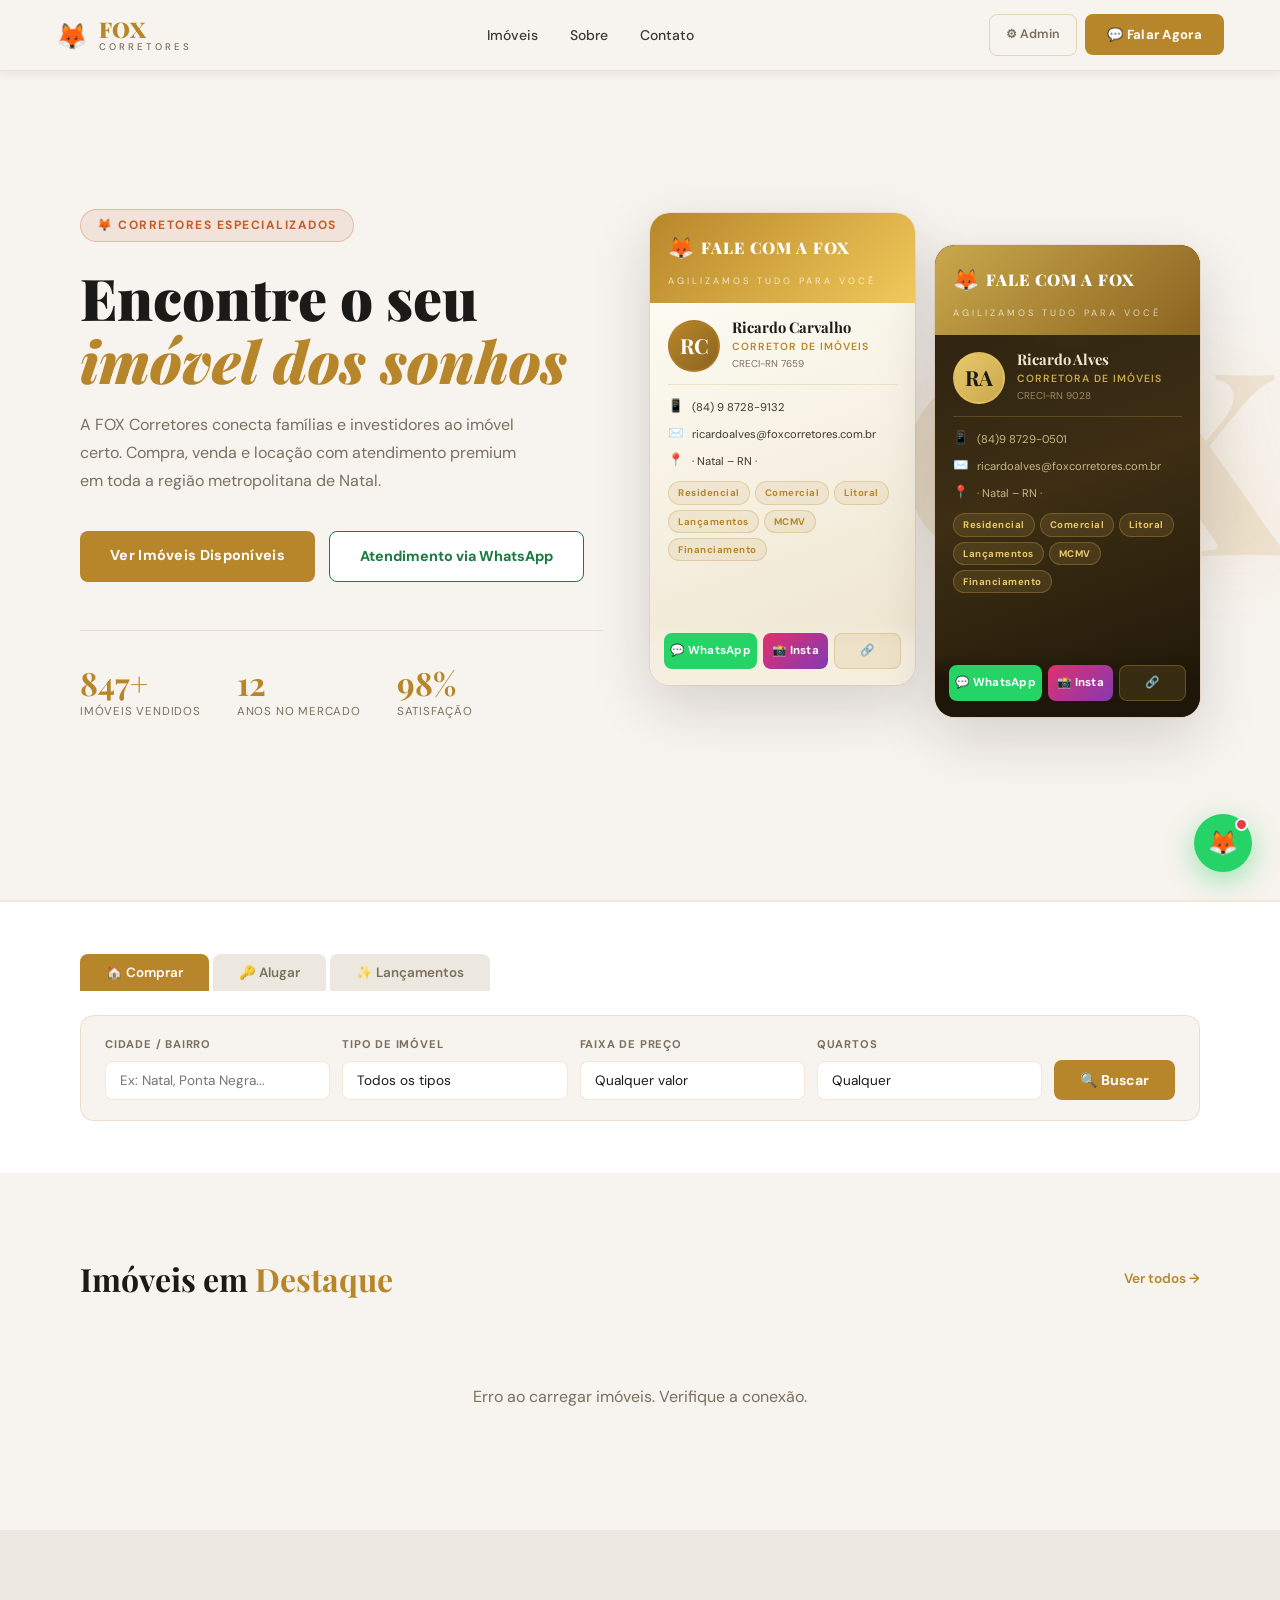
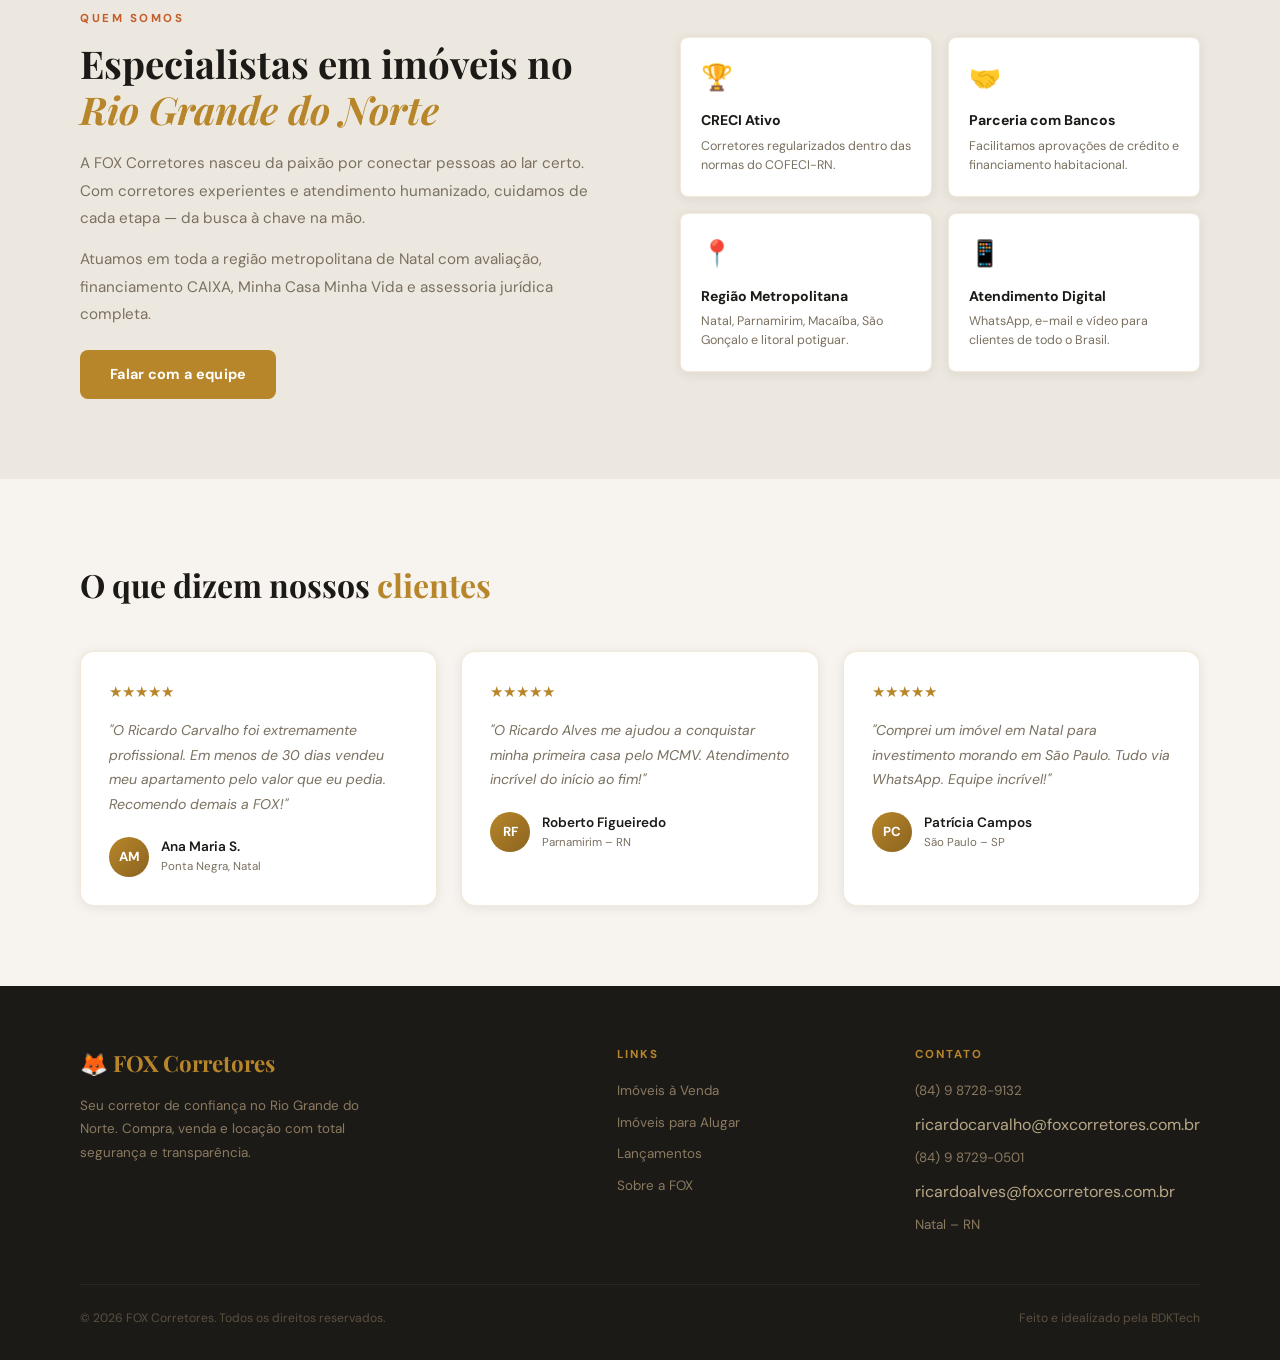
==== commit a1481944: "Add files via upload" ====
--- a/index.html
+++ b/index.html
@@ -4,7 +4,7 @@
   <meta charset="UTF-8">
   <meta name="viewport" content="width=device-width, initial-scale=1.0">
   <title>FOX Corretores | Seu Lar Ideal em Natal – RN</title>
-  <link rel="stylesheet" href="fox_.css">
+  <link rel="stylesheet" href="fox_imoveis.css">
 </head>
 <body>
 
@@ -117,7 +117,7 @@
         <div class="biz-divider"></div>
         <div class="biz-info">
           <div class="biz-row"><span class="biz-icon">📱</span><span class="biz-txt">(84) 9 8728-9132</span></div>
-          <div class="biz-row"><span class="biz-icon">✉️</span><span class="biz-txt">ricardocarvalho@foxcorretores.com.br</span></div>
+          <div class="biz-row"><span class="biz-icon">✉️</span><span class="biz-txt">ricardoalves@foxcorretores.com.br</span></div>
           <div class="biz-row"><span class="biz-icon">📍</span><span class="biz-txt">· Natal – RN ·</span></div>
         </div>
         <div class="biz-badges">
@@ -157,7 +157,7 @@
         <div class="biz-divider"></div>
         <div class="biz-info">
           <div class="biz-row"><span class="biz-icon">📱</span><span class="biz-txt">(84)9 8729-0501</span></div>
-          <div class="biz-row"><span class="biz-icon">✉️</span><span class="biz-txt">ricardocarvalho@foxcorretores.com.br</span></div>
+          <div class="biz-row"><span class="biz-icon">✉️</span><span class="biz-txt">ricardoalves@foxcorretores.com.br</span></div>
           <div class="biz-row"><span class="biz-icon">📍</span><span class="biz-txt">· Natal – RN ·</span></div>
         </div>
         <div class="biz-badges">
@@ -298,9 +298,9 @@
       <div class="footer-title">Contato</div>
       <div class="footer-links">
         <a href="tel:+5584987289132">(84) 9 8728-9132</a>
-         ricardoalves@foxcorretores.com.br
+         ricardocarvalho@foxcorretores.com.br
         <a href="tel:+5584987290501">(84) 9 8729-0501</a>
-        ricardocarvalho@foxcorretores.com.br
+        ricardoalves@foxcorretores.com.br
         
         <a href="#">Natal – RN</a>
       </div>
@@ -498,4 +498,4 @@
 <script src="fox_admin.js"></script>
 
 </body>
-</html>
+</html>
--- a/fox_imoveis.css
+++ b/fox_imoveis.css
@@ -0,0 +1,741 @@
+/* ══════════════════════════════════════════
+   FOX IMÓVEIS — Stylesheet Principal
+   Paleta: Branco / Creme / Dourado / Terracota
+══════════════════════════════════════════ */
+
+@import url('https://fonts.googleapis.com/css2?family=Playfair+Display:ital,wght@0,400;0,700;0,900;1,400&family=DM+Sans:ital,wght@0,300;0,400;0,500;0,600;1,400&display=swap');
+
+/* ── VARIÁVEIS ── */
+:root {
+  --gold:        #B8862A;
+  --gold-2:      #D4A843;
+  --gold-light:  #F0C95A;
+  --terra:       #C45C2A;
+  --terra-light: #E87848;
+
+  --bg:          #F7F3EE;
+  --bg-2:        #EDE8DF;
+  --bg-3:        #E4DDD3;
+  --bg-card:     #FFFFFF;
+  --bg-dark:     #1C1A17;
+
+  --text:        #1C1A17;
+  --text-2:      #3D3830;
+  --text-muted:  #7A7060;
+  --text-light:  #A89880;
+
+  --border:      rgba(184,134,42,0.18);
+  --border-2:    rgba(184,134,42,0.30);
+  --shadow-sm:   0 2px 12px rgba(28,26,23,0.08);
+  --shadow-md:   0 8px 32px rgba(28,26,23,0.12);
+  --shadow-lg:   0 20px 60px rgba(28,26,23,0.16);
+  --radius:      14px;
+  --radius-sm:   8px;
+}
+
+/* ── RESET ── */
+*, *::before, *::after { margin:0; padding:0; box-sizing:border-box; }
+html { scroll-behavior:smooth; }
+body {
+  font-family: 'DM Sans', sans-serif;
+  background: var(--bg);
+  color: var(--text);
+  overflow-x: hidden;
+  line-height: 1.6;
+}
+img { max-width:100%; display:block; }
+a { text-decoration:none; }
+
+/* ══════════════════════════════════════════
+   NAVBAR
+══════════════════════════════════════════ */
+nav {
+  position: fixed; top:0; left:0; right:0; z-index:1000;
+  display: flex; align-items:center; justify-content:space-between;
+  padding: 14px 56px;
+  background: rgba(247,243,238,0.92);
+  backdrop-filter: blur(20px);
+  border-bottom: 1px solid var(--border);
+  box-shadow: var(--shadow-sm);
+}
+.nav-logo {
+  display: flex; align-items:center; gap:10px;
+  font-family: 'Playfair Display', serif;
+  font-size: 1.35rem; font-weight:900; color:var(--gold);
+  letter-spacing: 0.5px;
+}
+.nav-logo-emoji { font-size:1.6rem; line-height:1; }
+.nav-logo-text { display:flex; flex-direction:column; line-height:1.1; }
+.nav-logo-text span { font-size:0.6rem; font-family:'DM Sans',sans-serif; font-weight:500; color:var(--text-muted); letter-spacing:3px; text-transform:uppercase; }
+.nav-links { display:flex; gap:32px; list-style:none; }
+.nav-links a { color:var(--text-2); font-size:0.875rem; font-weight:500; transition:color 0.2s; }
+.nav-links a:hover { color:var(--gold); }
+.nav-right { display:flex; gap:8px; align-items:center; }
+.nav-cta {
+  background: var(--gold); color:#fff;
+  padding: 10px 22px; border-radius:var(--radius-sm);
+  font-weight:700; font-size:0.82rem; cursor:pointer; border:none;
+  transition:all 0.2s; letter-spacing:0.3px;
+}
+.nav-cta:hover { background:var(--gold-2); transform:translateY(-1px); box-shadow:0 4px 16px rgba(184,134,42,0.3); }
+.nav-admin {
+  background:transparent; color:var(--text-muted);
+  padding:10px 16px; border-radius:var(--radius-sm);
+  font-weight:600; font-size:0.78rem; cursor:pointer;
+  border:1px solid var(--border-2); transition:all 0.2s;
+}
+.nav-admin:hover { border-color:var(--gold); color:var(--gold); background:rgba(184,134,42,0.06); }
+
+/* ══════════════════════════════════════════
+   HERO
+══════════════════════════════════════════ */
+.hero {
+  min-height: 100vh;
+  display: grid;
+  grid-template-columns: 1fr 1fr;
+  align-items: center;
+  padding: 110px 80px 80px;
+  position: relative;
+  overflow: hidden;
+  gap: 48px;
+}
+
+/* background SVG + overlay */
+.hero-bg {
+  position: absolute; inset:0; z-index:0;
+  pointer-events:none; user-select:none;
+}
+.hero-bg svg { width:100%; height:100%; object-fit:cover; display:block; }
+.hero-overlay {
+  position: absolute; inset:0; z-index:1; pointer-events:none;
+  /* Gradiente direcional: mais opaco na esquerda (texto) e base, mais transparente à direita (cartões) */
+  background:
+    linear-gradient(105deg,
+      rgba(247,243,238,0.88) 0%,
+      rgba(247,243,238,0.72) 38%,
+      rgba(247,243,238,0.38) 60%,
+      rgba(247,243,238,0.55) 100%
+    ),
+    linear-gradient(to bottom,
+      rgba(247,243,238,0.3) 0%,
+      rgba(247,243,238,0.0) 30%,
+      rgba(247,243,238,0.0) 65%,
+      rgba(247,243,238,0.7) 100%
+    );
+}
+
+/* watermark FOX */
+.hero-watermark {
+  position: absolute; right:0; top:50%;
+  transform: translateY(-50%);
+  font-family:'Playfair Display',serif;
+  font-size: clamp(14rem, 20vw, 22rem);
+  font-weight:900; line-height:1;
+  color: rgba(184,134,42,0.13);
+  pointer-events:none; user-select:none;
+  z-index:2; letter-spacing:-4px;
+  text-shadow: 0 0 80px rgba(184,134,42,0.15);
+}
+
+.hero-left  { position:relative; z-index:3; }
+.hero-right { position:relative; z-index:3; display:flex; justify-content:center; align-items:center; }
+
+/* conteúdo hero */
+.hero-tag {
+  display: inline-flex; align-items:center; gap:8px;
+  background: rgba(196,92,42,0.10);
+  border: 1px solid rgba(196,92,42,0.30);
+  color: var(--terra);
+  padding: 6px 16px; border-radius:99px;
+  font-size:0.75rem; font-weight:700; letter-spacing:1.5px; text-transform:uppercase;
+  margin-bottom:24px;
+}
+.hero h1 {
+  font-family: 'Playfair Display', serif;
+  font-size: clamp(2.6rem, 4.5vw, 4.2rem);
+  font-weight:900; line-height:1.1; color:var(--text);
+  margin-bottom:18px;
+}
+.hero h1 em { color:var(--gold); font-style:italic; }
+.hero-desc { color:var(--text-muted); font-size:1rem; line-height:1.75; max-width:460px; margin-bottom:36px; }
+.hero-btns { display:flex; gap:14px; flex-wrap:wrap; }
+
+.btn-primary {
+  background:var(--gold); color:#fff;
+  padding:13px 30px; border-radius:var(--radius-sm);
+  font-weight:700; font-size:0.9rem; cursor:pointer; border:none;
+  transition:all 0.3s; display:inline-block; letter-spacing:0.3px;
+}
+.btn-primary:hover { background:var(--gold-2); transform:translateY(-2px); box-shadow:0 8px 24px rgba(184,134,42,0.35); }
+.btn-outline {
+  background: #fff; color: #1A7A40;
+  padding:13px 30px; border-radius:var(--radius-sm);
+  font-weight:700; font-size:0.9rem; cursor:pointer;
+  border:1.5px solid #1A7A40; transition:all 0.3s; display:inline-block;
+}
+.btn-outline:hover { background:#f0fff6; border-color:#158035; color:#158035; transform:translateY(-2px); box-shadow:0 6px 20px rgba(26,122,64,0.18); }
+
+.hero-stats {
+  display:flex; gap:36px; margin-top:48px; padding-top:36px;
+  border-top:1px solid var(--border);
+}
+.stat-num {
+  font-family:'Playfair Display',serif;
+  font-size:2rem; font-weight:700; color:var(--gold); line-height:1;
+}
+.stat-label { font-size:0.72rem; color:var(--text-muted); margin-top:4px; text-transform:uppercase; letter-spacing:0.8px; }
+
+/* ══════════════════════════════════════════
+   CARROSSEL DE CARTÕES (formato 9:16)
+══════════════════════════════════════════ */
+.cards-duo {
+  display: flex;
+  gap: 20px;
+  align-items: flex-start;
+  justify-content: center;
+}
+
+.biz-card {
+  width: 265px;
+  /* 9:16 → height = width * 16/9 */
+  height: 472px;
+  border-radius: 20px;
+  overflow: hidden;
+  position: relative;
+  box-shadow: var(--shadow-lg), 0 0 0 1px rgba(184,134,42,0.12);
+  flex-shrink: 0;
+  transition: transform 0.35s ease, box-shadow 0.35s ease;
+}
+.biz-card:hover { transform:translateY(-8px); box-shadow:0 32px 80px rgba(28,26,23,0.22), 0 0 0 1px rgba(184,134,42,0.2); }
+
+/* card 1 – fundo claro marfim */
+.biz-card-1 { background:linear-gradient(160deg,#FFFFF8 0%,#F5EFE0 60%,#EDE3CC 100%); animation:floatA 6s ease-in-out infinite; }
+/* card 2 – fundo dourado escuro premium */
+.biz-card-2 { background:linear-gradient(160deg,#2A2010 0%,#3D2E14 50%,#1E1608 100%); animation:floatB 6s ease-in-out infinite; margin-top:32px; }
+
+@keyframes floatA { 0%,100%{transform:translateY(0) rotate(-1.5deg);} 50%{transform:translateY(-10px) rotate(1deg);} }
+@keyframes floatB { 0%,100%{transform:translateY(0) rotate(1.5deg);} 50%{transform:translateY(-10px) rotate(-1deg);} }
+
+/* faixa topo do cartão */
+.biz-card-header {
+  padding:18px 18px 14px;
+  position:relative; z-index:1;
+}
+.biz-card-1 .biz-card-header { background:linear-gradient(135deg,var(--gold) 0%,var(--gold-light) 100%); }
+.biz-card-2 .biz-card-header { background:linear-gradient(135deg,#C9A84C 0%,#8B6420 100%); }
+
+.biz-logo-line {
+  display:flex; align-items:center; gap:7px; margin-bottom:10px;
+}
+.biz-logo-emoji { font-size:1.3rem; }
+.biz-logo-name {
+  font-family:'Playfair Display',serif; font-weight:900; font-size:1rem; letter-spacing:1px;
+}
+.biz-card-1 .biz-logo-name { color:#fff; }
+.biz-card-2 .biz-logo-name { color:#fff; }
+.biz-card-sub { font-size:0.58rem; letter-spacing:3px; text-transform:uppercase; opacity:0.85; }
+.biz-card-1 .biz-card-sub { color:rgba(255,255,255,0.85); }
+.biz-card-2 .biz-card-sub { color:rgba(255,255,255,0.8); }
+
+/* avatar e nome */
+.biz-avatar-wrap { padding:16px 18px 0; display:flex; align-items:center; gap:12px; }
+.biz-avatar {
+  width:52px; height:52px; border-radius:50%;
+  display:flex; align-items:center; justify-content:center;
+  font-family:'Playfair Display',serif; font-size:1.3rem; font-weight:700;
+  flex-shrink:0; overflow:hidden;
+}
+.biz-card-1 .biz-avatar { background:linear-gradient(135deg,var(--gold),#8B6420); color:#fff; border:2px solid rgba(184,134,42,0.4); }
+.biz-card-2 .biz-avatar { background:linear-gradient(135deg,#E8C96A,#C9A84C); color:#1C1A17; border:2px solid rgba(232,201,106,0.4); }
+.biz-name { font-family:'Playfair Display',serif; font-weight:700; font-size:0.92rem; line-height:1.2; }
+.biz-card-1 .biz-name { color:var(--text); }
+.biz-card-2 .biz-name { color:#F0E8D0; }
+.biz-role { font-size:0.65rem; text-transform:uppercase; letter-spacing:1px; font-weight:600; margin-top:2px; }
+.biz-card-1 .biz-role { color:var(--gold); }
+.biz-card-2 .biz-role { color:#C9A84C; }
+.biz-creci { font-size:0.62rem; margin-top:1px; }
+.biz-card-1 .biz-creci { color:var(--text-muted); }
+.biz-card-2 .biz-creci { color:rgba(200,180,140,0.7); }
+
+/* divisor */
+.biz-divider { margin:12px 18px; height:1px; }
+.biz-card-1 .biz-divider { background:var(--border); }
+.biz-card-2 .biz-divider { background:rgba(201,168,76,0.25); }
+
+/* info */
+.biz-info { padding:0 18px; display:flex; flex-direction:column; gap:7px; }
+.biz-row { display:flex; align-items:center; gap:8px; }
+.biz-icon { font-size:0.78rem; width:16px; text-align:center; flex-shrink:0; }
+.biz-txt { font-size:0.7rem; line-height:1.3; }
+.biz-card-1 .biz-txt { color:var(--text-2); }
+.biz-card-2 .biz-txt { color:#C8B88A; }
+
+/* badges */
+.biz-badges { padding:10px 18px 80px; display:flex; flex-wrap:wrap; gap:5px; }
+.biz-badge { padding:3px 9px; border-radius:99px; font-size:0.6rem; font-weight:700; letter-spacing:0.5px; }
+.biz-card-1 .biz-badge { background:rgba(184,134,42,0.1); border:1px solid rgba(184,134,42,0.25); color:var(--gold); }
+.biz-card-2 .biz-badge { background:rgba(201,168,76,0.15); border:1px solid rgba(201,168,76,0.3); color:#E8C96A; }
+
+/* ações */
+.biz-actions {
+  position:absolute; bottom:0; left:0; right:0;
+  padding:12px 14px 16px;
+  display:flex; gap:6px;
+}
+.biz-card-1 .biz-actions { background:linear-gradient(to top,rgba(245,239,224,1) 60%,rgba(245,239,224,0) 100%); }
+.biz-card-2 .biz-actions { background:linear-gradient(to top,rgba(30,22,8,1) 60%,rgba(30,22,8,0) 100%); }
+
+.biz-btn {
+  flex:1; padding:9px 6px; border-radius:8px;
+  font-size:0.72rem; font-weight:700; cursor:pointer; border:none;
+  display:flex; align-items:center; justify-content:center; gap:5px;
+  transition:all 0.2s; font-family:'DM Sans',sans-serif; letter-spacing:0.3px;
+  white-space:nowrap;
+}
+.biz-btn-wa  { background:#25D366; color:#fff; }
+.biz-btn-wa:hover  { background:#1db954; transform:translateY(-1px); }
+.biz-btn-ig  { background:linear-gradient(135deg,#E1306C,#833AB4); color:#fff; }
+.biz-btn-ig:hover  { transform:translateY(-1px); }
+.biz-btn-sh  { background:rgba(184,134,42,0.12); color:var(--gold); border:1px solid rgba(184,134,42,0.25); }
+.biz-card-2 .biz-btn-sh { background:rgba(201,168,76,0.15); color:#E8C96A; border-color:rgba(201,168,76,0.3); }
+.biz-btn-sh:hover { background:rgba(184,134,42,0.22); }
+
+/* decoração shine */
+.biz-shine {
+  position:absolute; top:-60%; left:-60%; width:220%; height:220%;
+  background:radial-gradient(ellipse 30% 25% at 50% 20%, rgba(255,255,255,0.18), transparent 70%);
+  pointer-events:none; z-index:0;
+}
+
+/* ══════════════════════════════════════════
+   BUSCA
+══════════════════════════════════════════ */
+.search-section {
+  background:var(--bg-card);
+  padding:52px 80px;
+  border-top: 2px solid var(--border);
+  box-shadow: var(--shadow-sm);
+}
+.search-tabs { display:flex; gap:4px; margin-bottom:24px; }
+.tab {
+  padding:10px 26px; border-radius:8px 8px 0 0;
+  font-size:0.84rem; font-weight:600; cursor:pointer; border:none;
+  transition:all 0.2s; background:var(--bg-2); color:var(--text-muted);
+  font-family:'DM Sans',sans-serif;
+}
+.tab.active { background:var(--gold); color:#fff; }
+.search-bar {
+  display:grid; grid-template-columns:1fr 1fr 1fr 1fr auto; gap:12px; align-items:end;
+  background:var(--bg); border:1.5px solid var(--border);
+  border-radius:var(--radius); padding:20px 24px;
+}
+.filter-group label {
+  display:block; font-size:0.7rem; font-weight:700; color:var(--text-muted);
+  letter-spacing:0.8px; text-transform:uppercase; margin-bottom:7px;
+}
+.filter-group select, .filter-group input {
+  width:100%; background:var(--bg-card); border:1.5px solid var(--border);
+  color:var(--text); padding:10px 14px; border-radius:var(--radius-sm);
+  font-family:'DM Sans',sans-serif; font-size:0.85rem; outline:none;
+  transition:border-color 0.2s; appearance:none;
+}
+.filter-group select:focus, .filter-group input:focus { border-color:var(--gold); }
+.search-btn {
+  background:var(--gold); color:#fff;
+  padding:11px 26px; border-radius:var(--radius-sm);
+  font-weight:700; font-size:0.88rem; cursor:pointer; border:none;
+  white-space:nowrap; font-family:'DM Sans',sans-serif;
+  transition:all 0.2s;
+}
+.search-btn:hover { background:var(--gold-2); transform:translateY(-1px); }
+
+/* ══════════════════════════════════════════
+   LISTINGS
+══════════════════════════════════════════ */
+.listings-section { padding:80px; background:var(--bg); }
+.section-header { display:flex; align-items:center; justify-content:space-between; margin-bottom:40px; }
+.section-title { font-family:'Playfair Display',serif; font-size:2rem; font-weight:700; color:var(--text); }
+.section-title span { color:var(--gold); }
+.view-all { color:var(--gold); font-size:0.85rem; font-weight:600; display:flex; align-items:center; gap:6px; transition:gap 0.2s; }
+.view-all:hover { gap:10px; }
+
+.listings-grid { display:grid; grid-template-columns:repeat(3,1fr); gap:24px; }
+
+.listing-card {
+  background:var(--bg-card); border-radius:var(--radius);
+  overflow:hidden; transition:all 0.3s; cursor:pointer;
+  border:1px solid rgba(184,134,42,0.10);
+  box-shadow: var(--shadow-sm);
+}
+.listing-card:hover { transform:translateY(-6px); box-shadow:var(--shadow-lg); border-color:var(--border-2); }
+.card-img { height:210px; position:relative; overflow:hidden; background:var(--bg-2); }
+.card-img-bg {
+  width:100%; height:100%; display:flex; align-items:center; justify-content:center;
+  font-size:3.5rem; transition:transform 0.5s;
+}
+.listing-card:hover .card-img-bg { transform:scale(1.06); }
+.prop-img { width:100%; height:100%; object-fit:cover; position:absolute; inset:0; transition:transform 0.5s; }
+.listing-card:hover .prop-img { transform:scale(1.06); }
+
+.card-label {
+  position:absolute; top:12px; left:12px;
+  padding:4px 12px; border-radius:99px;
+  font-size:0.68rem; font-weight:700; letter-spacing:1px; text-transform:uppercase;
+}
+.label-sale    { background:var(--gold); color:#fff; }
+.label-rent    { background:#2E86C1; color:#fff; }
+.label-new     { background:#1A9B5A; color:#fff; }
+
+.card-fav {
+  position:absolute; top:12px; right:12px;
+  width:32px; height:32px;
+  background:rgba(255,255,255,0.92); backdrop-filter:blur(8px);
+  border:1px solid rgba(184,134,42,0.2); border-radius:50%;
+  display:flex; align-items:center; justify-content:center;
+  font-size:0.85rem; cursor:pointer; transition:all 0.2s;
+}
+.card-fav:hover { background:#fff; border-color:var(--gold); }
+
+.card-body { padding:18px 20px; }
+.card-price { font-family:'Playfair Display',serif; font-size:1.3rem; font-weight:700; color:var(--gold); }
+.card-price-sub { font-size:0.7rem; color:var(--text-muted); display:inline; }
+.card-title-prop { font-size:0.93rem; font-weight:600; color:var(--text); margin:8px 0 5px; }
+.card-location { font-size:0.78rem; color:var(--text-muted); display:flex; align-items:center; gap:4px; margin-bottom:12px; }
+.card-features {
+  display:flex; gap:12px; flex-wrap:wrap;
+  padding-top:12px; border-top:1px solid var(--bg-3);
+}
+.feature { display:flex; align-items:center; gap:4px; font-size:0.75rem; color:var(--text-muted); }
+.feature strong { color:var(--text-2); font-weight:600; }
+
+.ig1{background:linear-gradient(135deg,#D4E8C8,#A8C888);}
+.ig2{background:linear-gradient(135deg,#C8D8E8,#A0BCD8);}
+.ig3{background:linear-gradient(135deg,#E8D4C8,#D4A898);}
+.ig4{background:linear-gradient(135deg,#C8E8D8,#98C8B0);}
+.ig5{background:linear-gradient(135deg,#E8E4C8,#C8C098);}
+.ig6{background:linear-gradient(135deg,#D8C8E8,#B0A0C8);}
+
+/* ══════════════════════════════════════════
+   SOBRE
+══════════════════════════════════════════ */
+.about-section {
+  padding:80px; background:var(--bg-2);
+  display:grid; grid-template-columns:1fr 1fr; gap:80px; align-items:center;
+}
+.about-label {
+  font-size:0.72rem; font-weight:700; letter-spacing:2.5px;
+  text-transform:uppercase; color:var(--terra); margin-bottom:12px;
+}
+.about-title {
+  font-family:'Playfair Display',serif; font-size:2.4rem;
+  font-weight:700; line-height:1.2; color:var(--text); margin-bottom:18px;
+}
+.about-text { color:var(--text-muted); line-height:1.8; margin-bottom:14px; font-size:0.95rem; }
+.about-grid { display:grid; grid-template-columns:1fr 1fr; gap:16px; }
+.about-item {
+  background:var(--bg-card); border:1px solid var(--border);
+  border-radius:var(--radius-sm); padding:20px;
+  box-shadow:var(--shadow-sm);
+}
+.about-item-icon { font-size:1.6rem; margin-bottom:10px; }
+.about-item-title { font-weight:700; font-size:0.88rem; color:var(--text); margin-bottom:5px; }
+.about-item-text { font-size:0.78rem; color:var(--text-muted); line-height:1.55; }
+
+/* ══════════════════════════════════════════
+   DEPOIMENTOS
+══════════════════════════════════════════ */
+.testimonials { padding:80px; background:var(--bg); }
+.testimonials-grid { display:grid; grid-template-columns:repeat(3,1fr); gap:24px; margin-top:40px; }
+.testimonial-card {
+  background:var(--bg-card); border:1px solid var(--border);
+  border-radius:var(--radius); padding:28px; box-shadow:var(--shadow-sm);
+  transition:all 0.3s;
+}
+.testimonial-card:hover { transform:translateY(-4px); box-shadow:var(--shadow-md); }
+.stars { color:var(--gold); font-size:0.95rem; margin-bottom:14px; }
+.testimonial-text {
+  font-size:0.88rem; color:var(--text-muted); line-height:1.75;
+  margin-bottom:20px; font-style:italic;
+}
+.testimonial-author { display:flex; align-items:center; gap:12px; }
+.author-avatar {
+  width:40px; height:40px; border-radius:50%;
+  background:linear-gradient(135deg,var(--gold),#8B6420);
+  display:flex; align-items:center; justify-content:center;
+  font-weight:700; color:#fff; font-size:0.82rem; flex-shrink:0;
+}
+.author-name { font-size:0.85rem; font-weight:600; color:var(--text); }
+.author-loc  { font-size:0.72rem; color:var(--text-muted); }
+
+/* ══════════════════════════════════════════
+   FOOTER
+══════════════════════════════════════════ */
+footer {
+  background:var(--bg-dark); color:#B8A888;
+  padding:60px 80px 32px;
+}
+.footer-grid { display:grid; grid-template-columns:2fr 1fr 1fr; gap:60px; margin-bottom:48px; }
+.footer-brand {
+  font-family:'Playfair Display',serif; font-size:1.4rem;
+  font-weight:700; color:var(--gold); margin-bottom:12px;
+  display:flex; align-items:center; gap:8px;
+}
+.footer-desc { font-size:0.84rem; line-height:1.75; max-width:280px; color:#8A7A60; }
+.footer-title { font-size:0.72rem; font-weight:700; letter-spacing:2px; text-transform:uppercase; color:var(--gold); margin-bottom:16px; }
+.footer-links { display:flex; flex-direction:column; gap:10px; }
+.footer-links a { font-size:0.84rem; color:#8A7A60; transition:color 0.2s; }
+.footer-links a:hover { color:var(--gold); }
+.footer-bottom {
+  border-top:1px solid rgba(255,255,255,0.06); padding-top:24px;
+  display:flex; align-items:center; justify-content:space-between;
+  font-size:0.76rem; color:#5A5040;
+}
+
+/* ══════════════════════════════════════════
+   WHATSAPP WIDGET
+══════════════════════════════════════════ */
+.wa-widget { position:fixed; bottom:28px; right:28px; z-index:9999; }
+.wa-bubble {
+  width:58px; height:58px; border-radius:50%;
+  background:#25D366; display:flex; align-items:center; justify-content:center;
+  cursor:pointer; font-size:1.5rem;
+  box-shadow:0 8px 28px rgba(37,211,102,0.45);
+  animation:pWA 2.5s ease-in-out infinite;
+  position:relative; transition:transform 0.2s;
+}
+.wa-bubble:hover { transform:scale(1.1); }
+@keyframes pWA { 0%,100%{box-shadow:0 8px 28px rgba(37,211,102,0.4);} 50%{box-shadow:0 8px 48px rgba(37,211,102,0.7);} }
+.wa-dot {
+  position:absolute; top:4px; right:4px;
+  width:13px; height:13px; border-radius:50%;
+  background:#E53E3E; border:2px solid var(--bg-card);
+  animation:blink 1.2s ease-in-out infinite;
+}
+@keyframes blink { 0%,100%{opacity:1;} 50%{opacity:0.25;} }
+
+.wa-chat {
+  position:absolute; bottom:70px; right:0;
+  width:340px; border-radius:16px; overflow:hidden;
+  background:#fff; box-shadow:0 20px 60px rgba(0,0,0,0.18);
+  border:1px solid rgba(37,211,102,0.2);
+  display:none; flex-direction:column;
+}
+.wa-chat.open { display:flex; animation:slideUp 0.3s ease; }
+@keyframes slideUp { from{opacity:0;transform:translateY(16px);} to{opacity:1;transform:translateY(0);} }
+.wa-header { background:#075E54; padding:14px 18px; display:flex; align-items:center; gap:12px; }
+.wa-hdr-av { width:38px; height:38px; border-radius:50%; background:linear-gradient(135deg,var(--gold),#8B6420); display:flex; align-items:center; justify-content:center; font-size:1rem; }
+.wa-hdr-name { font-size:0.88rem; font-weight:600; color:#fff; }
+.wa-hdr-status { font-size:0.68rem; color:#80CBC4; }
+.wa-hdr-close { margin-left:auto; color:rgba(255,255,255,0.7); background:none; border:none; font-size:1.2rem; cursor:pointer; line-height:1; }
+.wa-msgs { flex:1; max-height:300px; overflow-y:auto; padding:14px; display:flex; flex-direction:column; gap:9px; background:#ECE5DD; }
+.msg { max-width:82%; padding:8px 12px; border-radius:10px; font-size:0.8rem; line-height:1.5; }
+.msg-bot { background:#fff; color:#1a1a1a; align-self:flex-start; border-radius:0 10px 10px 10px; box-shadow:0 1px 2px rgba(0,0,0,0.1); }
+.msg-user { background:#DCF8C6; color:#1a1a1a; align-self:flex-end; border-radius:10px 10px 0 10px; }
+.wa-quick { display:flex; flex-wrap:wrap; gap:6px; padding:8px 14px 10px; background:#ECE5DD; }
+.q-btn {
+  background:#fff; border:1px solid rgba(37,211,102,0.3); color:#075E54;
+  padding:5px 12px; border-radius:99px; font-size:0.74rem; cursor:pointer;
+  font-family:'DM Sans',sans-serif; transition:all 0.2s; box-shadow:0 1px 3px rgba(0,0,0,0.08);
+}
+.q-btn:hover { background:#f0fff4; border-color:#25D366; }
+.wa-input-row { display:flex; gap:8px; padding:10px 12px; background:#F0F0F0; border-top:1px solid #e0e0e0; }
+.wa-inp {
+  flex:1; background:#fff; border:1px solid #ddd; color:#1a1a1a;
+  padding:8px 13px; border-radius:99px; font-size:0.82rem;
+  font-family:'DM Sans',sans-serif; outline:none; transition:border-color 0.2s;
+}
+.wa-inp:focus { border-color:#25D366; }
+.wa-send-btn {
+  background:#25D366; border:none; color:#fff;
+  width:36px; height:36px; border-radius:50%; cursor:pointer;
+  font-size:0.9rem; display:flex; align-items:center; justify-content:center;
+  transition:all 0.2s; flex-shrink:0;
+}
+.wa-send-btn:hover { background:#1db954; }
+
+/* ══════════════════════════════════════════
+   ADMIN PAINEL
+══════════════════════════════════════════ */
+#admin-panel {
+  display:none; position:fixed; inset:0; z-index:9998;
+  background:rgba(28,26,23,0.5); backdrop-filter:blur(5px);
+  align-items:flex-start; justify-content:flex-end;
+}
+#admin-panel.open { display:flex; }
+.admin-sidebar {
+  width:min(700px,96vw); height:100vh; overflow-y:auto;
+  background:var(--bg-card); border-left:1px solid var(--border);
+  display:flex; flex-direction:column;
+  box-shadow:-8px 0 40px rgba(28,26,23,0.14);
+  animation:slideInR 0.35s ease;
+}
+@keyframes slideInR { from{transform:translateX(100%);} to{transform:translateX(0);} }
+.admin-header {
+  padding:22px 28px; border-bottom:1px solid var(--border);
+  display:flex; align-items:center; justify-content:space-between;
+  background:var(--bg-2); flex-shrink:0;
+}
+.admin-title { font-family:'Playfair Display',serif; font-size:1.25rem; font-weight:700; color:var(--gold); }
+.admin-close { background:none; border:none; color:var(--text-muted); font-size:1.3rem; cursor:pointer; transition:color 0.2s; }
+.admin-close:hover { color:var(--text); }
+.admin-tabs { display:flex; border-bottom:1px solid var(--border); flex-shrink:0; background:var(--bg-card); }
+.admin-tab {
+  flex:1; padding:13px; text-align:center; font-size:0.82rem; font-weight:600;
+  cursor:pointer; border:none; background:none; color:var(--text-muted);
+  border-bottom:2px solid transparent; transition:all 0.2s; font-family:'DM Sans',sans-serif;
+}
+.admin-tab.active { color:var(--gold); border-bottom-color:var(--gold); background:rgba(184,134,42,0.04); }
+.admin-body { flex:1; padding:24px 28px; overflow-y:auto; background:var(--bg); }
+
+/* login */
+.login-box { max-width:340px; margin:48px auto; text-align:center; }
+.login-box h2 { font-family:'Playfair Display',serif; font-size:1.5rem; margin-bottom:8px; color:var(--text); }
+.login-box p { color:var(--text-muted); font-size:0.84rem; margin-bottom:28px; }
+.form-group { margin-bottom:15px; text-align:left; }
+.form-group label {
+  display:block; font-size:0.7rem; font-weight:700; color:var(--text-muted);
+  text-transform:uppercase; letter-spacing:0.8px; margin-bottom:7px;
+}
+.form-control {
+  width:100%; background:var(--bg-card); border:1.5px solid var(--border);
+  color:var(--text); padding:11px 14px; border-radius:var(--radius-sm);
+  font-family:'DM Sans',sans-serif; font-size:0.87rem; outline:none; transition:border-color 0.2s;
+}
+.form-control:focus { border-color:var(--gold); }
+textarea.form-control { resize:vertical; }
+.btn-form {
+  width:100%; background:var(--gold); color:#fff;
+  padding:12px; border-radius:var(--radius-sm); font-weight:700;
+  font-size:0.9rem; cursor:pointer; border:none; margin-top:8px;
+  transition:all 0.2s; font-family:'DM Sans',sans-serif;
+}
+.btn-form:hover { background:var(--gold-2); }
+.login-error { color:#C0392B; font-size:0.8rem; margin-top:10px; display:none; }
+.login-hint { font-size:0.72rem; color:var(--text-muted); margin-top:14px; }
+.login-hint strong { color:var(--gold); }
+
+/* listagem admin */
+.admin-sec-title {
+  font-size:0.72rem; font-weight:700; letter-spacing:1.5px; text-transform:uppercase;
+  color:var(--gold); margin-bottom:16px; display:flex; align-items:center; justify-content:space-between;
+}
+.btn-add {
+  background:rgba(184,134,42,0.1); border:1px solid var(--border-2);
+  color:var(--gold); padding:6px 16px; border-radius:var(--radius-sm);
+  font-size:0.76rem; font-weight:600; cursor:pointer; transition:all 0.2s; font-family:'DM Sans',sans-serif;
+}
+.btn-add:hover { background:rgba(184,134,42,0.18); }
+
+.admin-item {
+  background:var(--bg-card); border:1px solid var(--border);
+  border-radius:var(--radius-sm); padding:14px; margin-bottom:10px;
+  display:flex; gap:14px; align-items:flex-start;
+  box-shadow:var(--shadow-sm); transition:box-shadow 0.2s;
+}
+.admin-item:hover { box-shadow:var(--shadow-md); }
+.admin-item-img {
+  width:68px; height:54px; border-radius:8px; background:var(--bg-2);
+  display:flex; align-items:center; justify-content:center; font-size:1.6rem;
+  flex-shrink:0; overflow:hidden;
+}
+.admin-item-img img { width:100%; height:100%; object-fit:cover; border-radius:8px; }
+.admin-item-info { flex:1; }
+.admin-item-title { font-size:0.87rem; font-weight:600; color:var(--text); margin-bottom:3px; }
+.admin-item-meta { font-size:0.73rem; color:var(--text-muted); }
+.admin-item-price { font-size:0.88rem; font-weight:700; color:var(--gold); margin-top:3px; }
+.admin-item-btns { display:flex; gap:6px; margin-top:8px; }
+.btn-edit {
+  background:rgba(46,134,193,0.1); border:1px solid rgba(46,134,193,0.25);
+  color:#2E86C1; padding:4px 12px; border-radius:5px;
+  font-size:0.7rem; font-weight:600; cursor:pointer; font-family:'DM Sans',sans-serif; transition:all 0.2s;
+}
+.btn-edit:hover { background:rgba(46,134,193,0.18); }
+.btn-del {
+  background:rgba(192,57,43,0.08); border:1px solid rgba(192,57,43,0.2);
+  color:#C0392B; padding:4px 12px; border-radius:5px;
+  font-size:0.7rem; font-weight:600; cursor:pointer; font-family:'DM Sans',sans-serif; transition:all 0.2s;
+}
+.btn-del:hover { background:rgba(192,57,43,0.15); }
+
+/* corretores admin */
+.corretor-item {
+  background:var(--bg-card); border:1px solid var(--border);
+  border-radius:var(--radius-sm); padding:16px; margin-bottom:10px;
+  display:flex; gap:14px; align-items:center; box-shadow:var(--shadow-sm);
+}
+.corretor-av { width:50px; height:50px; border-radius:50%; display:flex; align-items:center; justify-content:center; font-family:'Playfair Display',serif; font-size:1.2rem; font-weight:700; color:#fff; flex-shrink:0; }
+.corretor-name { font-size:0.9rem; font-weight:600; color:var(--text); }
+.corretor-meta { font-size:0.73rem; color:var(--text-muted); margin-top:2px; }
+
+/* modal */
+.modal-overlay {
+  display:none; position:fixed; inset:0; background:rgba(28,26,23,0.6);
+  z-index:10000; align-items:center; justify-content:center; padding:20px;
+  backdrop-filter:blur(4px);
+}
+.modal-overlay.open { display:flex; }
+.modal-box {
+  background:var(--bg-card); border:1px solid var(--border);
+  border-radius:var(--radius); width:min(560px,100%); max-height:92vh;
+  overflow-y:auto; padding:32px;
+  animation:fadeScale 0.3s ease; box-shadow:var(--shadow-lg);
+}
+@keyframes fadeScale { from{opacity:0;transform:scale(0.95);} to{opacity:1;transform:scale(1);} }
+.modal-title { font-family:'Playfair Display',serif; font-size:1.3rem; font-weight:700; color:var(--gold); margin-bottom:24px; }
+.form-grid { display:grid; grid-template-columns:1fr 1fr; gap:13px; }
+.form-grid .s2 { grid-column:span 2; }
+.img-upload {
+  border:2px dashed var(--border-2); border-radius:var(--radius-sm); padding:24px;
+  text-align:center; cursor:pointer; transition:all 0.2s; background:var(--bg);
+}
+.img-upload:hover { border-color:var(--gold); background:rgba(184,134,42,0.04); }
+.img-upload input[type=file] { display:none; }
+.img-upload-lbl { font-size:0.84rem; color:var(--text-muted); }
+.img-upload-lbl span { color:var(--gold); font-weight:600; }
+.img-previews { display:flex; flex-wrap:wrap; gap:8px; margin-top:10px; }
+.img-tw { position:relative; display:inline-block; }
+.img-tw img { width:70px; height:56px; border-radius:7px; object-fit:cover; border:1px solid var(--border); }
+.img-tw-del { position:absolute; top:-5px; right:-5px; width:17px; height:17px; border-radius:50%; background:#C0392B; border:none; color:#fff; font-size:0.6rem; cursor:pointer; display:flex; align-items:center; justify-content:center; }
+.modal-actions { display:flex; gap:10px; margin-top:22px; }
+.btn-cancel { background:var(--bg-2); border:1px solid var(--border); color:var(--text-muted); padding:10px 22px; border-radius:var(--radius-sm); font-family:'DM Sans',sans-serif; font-size:0.86rem; cursor:pointer; transition:all 0.2s; }
+.btn-cancel:hover { background:var(--bg-3); color:var(--text); }
+.btn-save { background:var(--gold); color:#fff; padding:10px 30px; border-radius:var(--radius-sm); font-family:'DM Sans',sans-serif; font-size:0.88rem; font-weight:700; cursor:pointer; border:none; transition:all 0.2s; }
+.btn-save:hover { background:var(--gold-2); }
+
+/* toast */
+.toast {
+  position:fixed; bottom:96px; left:50%; transform:translateX(-50%);
+  background:var(--text); color:#F0E8D0; padding:11px 26px; border-radius:99px;
+  font-size:0.83rem; font-weight:600; z-index:99999; display:none;
+  box-shadow:var(--shadow-md); white-space:nowrap;
+}
+.toast.show { display:block; animation:toastIn 0.3s ease; }
+@keyframes toastIn { from{opacity:0;transform:translateX(-50%) translateY(8px);} to{opacity:1;transform:translateX(-50%) translateY(0);} }
+
+/* scroll reveal */
+.reveal { opacity:0; transform:translateY(28px); transition:all 0.65s ease; }
+.reveal.visible { opacity:1; transform:translateY(0); }
+
+/* ══════════════════════════════════════════
+   RESPONSIVO
+══════════════════════════════════════════ */
+@media(max-width:1100px) {
+  .hero { grid-template-columns:1fr; padding:110px 48px 72px; gap:60px; }
+  .listings-grid { grid-template-columns:repeat(2,1fr); }
+  .about-section { grid-template-columns:1fr; gap:48px; }
+  nav { padding:14px 32px; }
+  .search-bar { grid-template-columns:1fr 1fr; }
+  .search-section,.listings-section,.testimonials,footer { padding:56px 48px; }
+}
+@media(max-width:700px) {
+  .listings-grid,.testimonials-grid,.footer-grid { grid-template-columns:1fr; }
+  .search-bar { grid-template-columns:1fr; }
+  nav { padding:12px 20px; }
+  .nav-links { display:none; }
+  .hero { padding:100px 20px 56px; }
+  .search-section,.listings-section,.testimonials,footer,.about-section { padding:40px 20px; }
+  .cards-duo { gap:12px; }
+  .biz-card { width:175px; height:312px; }
+  .form-grid { grid-template-columns:1fr; }
+  .form-grid .s2 { grid-column:span 1; }
+}
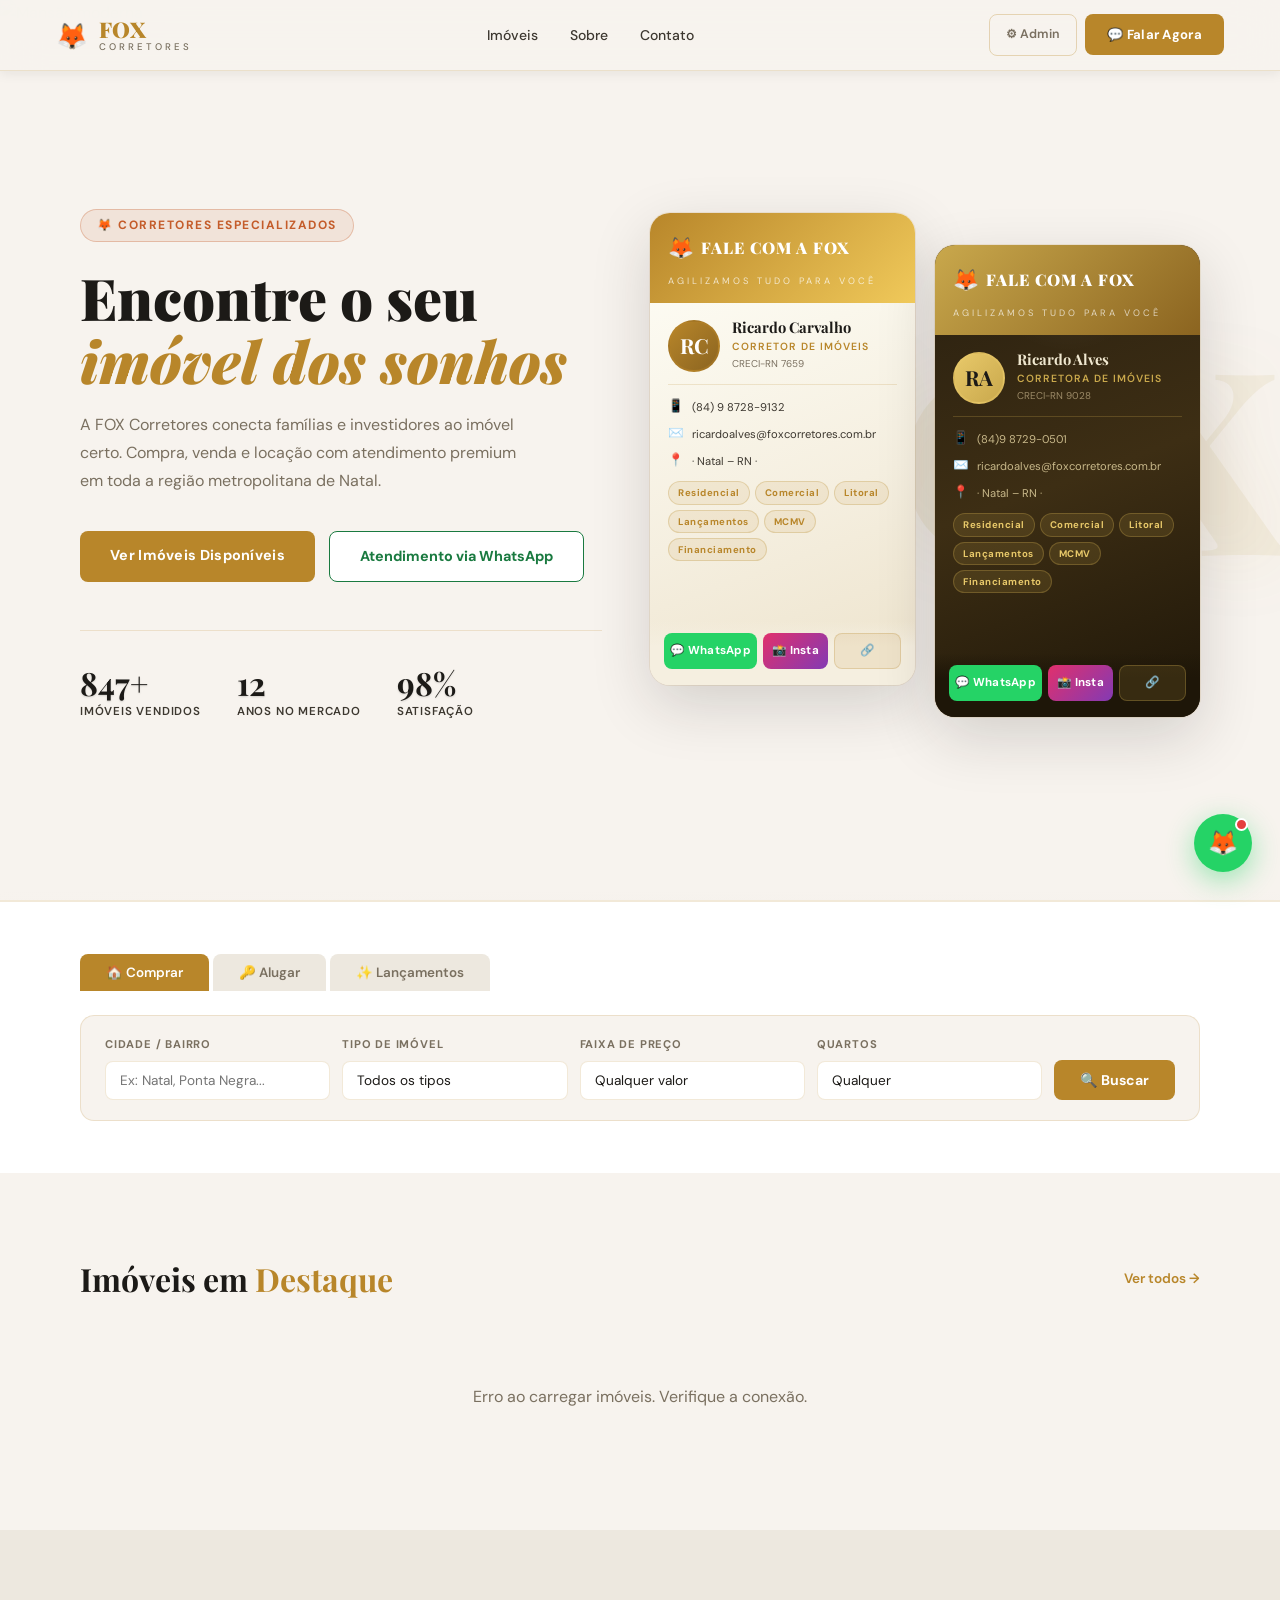
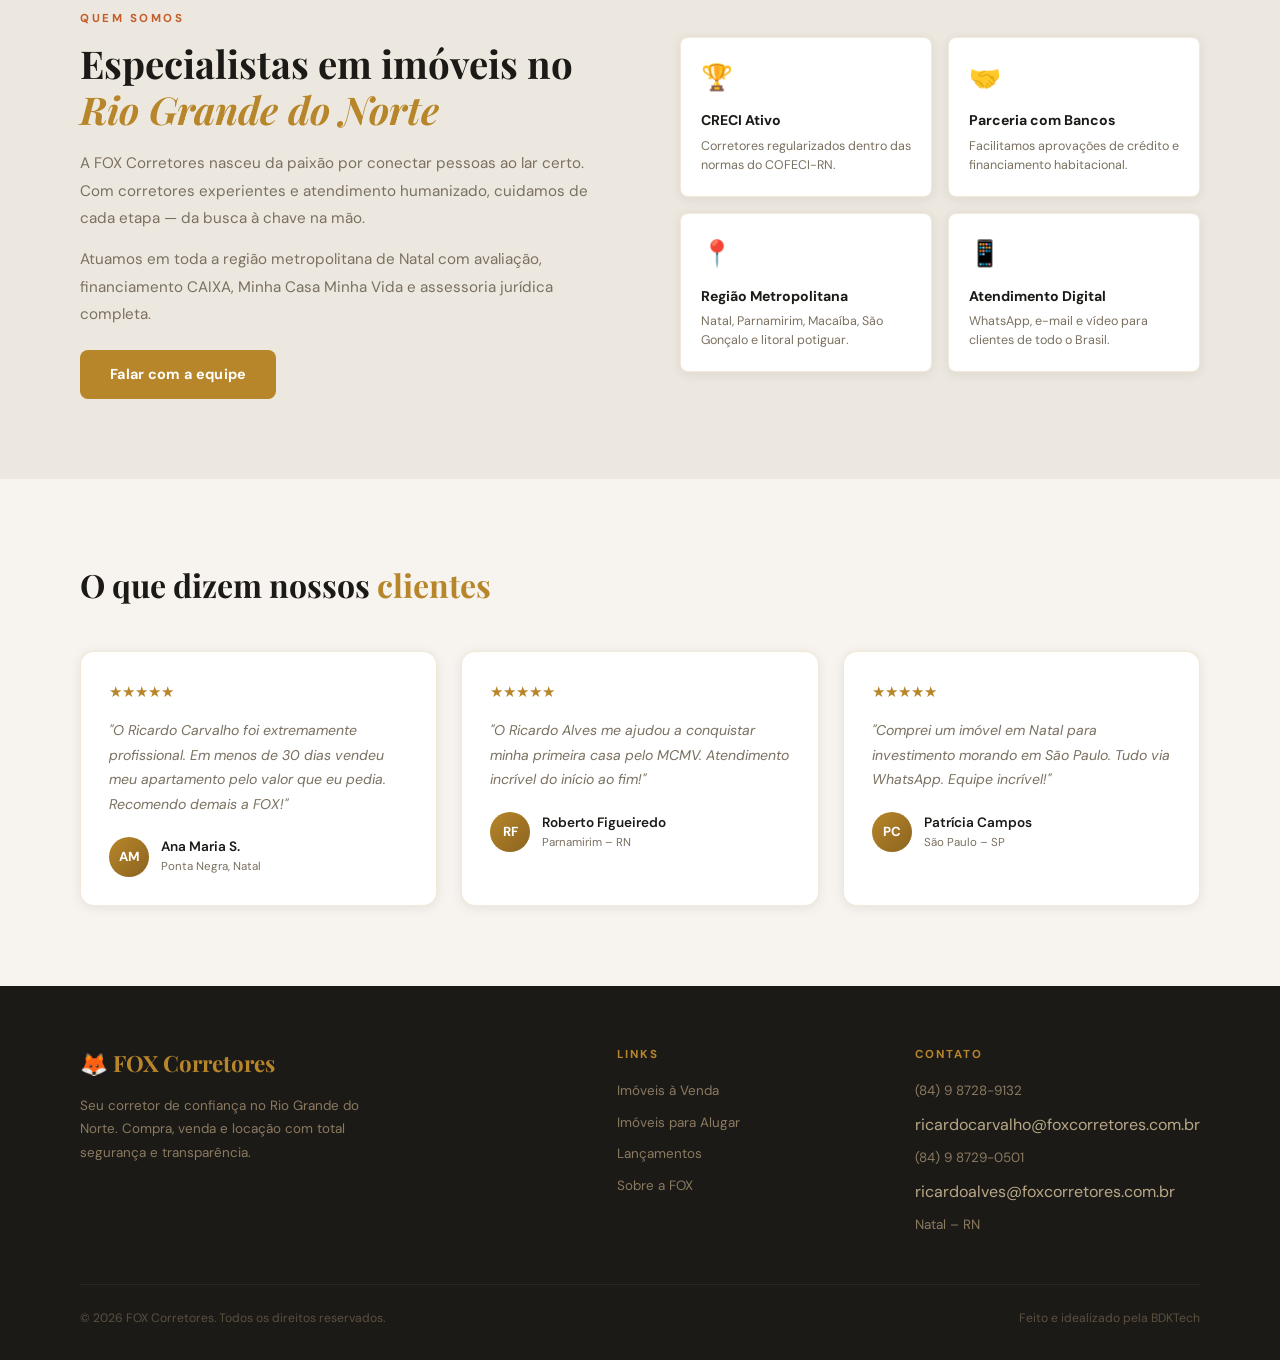
==== commit 18920bb3: "Update stylesheet link in index.html" ====
--- a/index.html
+++ b/index.html
@@ -4,7 +4,7 @@
   <meta charset="UTF-8">
   <meta name="viewport" content="width=device-width, initial-scale=1.0">
   <title>FOX Corretores | Seu Lar Ideal em Natal – RN</title>
-  <link rel="stylesheet" href="fox_imoveis.css">
+  <link rel="stylesheet" href="fox_.css">
 </head>
 <body>
 
@@ -498,4 +498,4 @@
 <script src="fox_admin.js"></script>
 
 </body>
-</html>+</html>
--- a/fox_.css
+++ b/fox_.css
@@ -0,0 +1,599 @@
+/* ══════════════════════════════════════════
+   FOX CORRETORES — Stylesheet Principal
+   Paleta: Branco / Creme / Dourado / Terracota
+══════════════════════════════════════════ */
+
+@import url('https://fonts.googleapis.com/css2?family=Playfair+Display:ital,wght@0,400;0,700;0,900;1,400&family=DM+Sans:ital,wght@0,300;0,400;0,500;0,600;1,400&display=swap');
+
+/* ── VARIÁVEIS ── */
+:root {
+  --gold:        #B8862A;
+  --gold-2:      #D4A843;
+  --gold-light:  #F0C95A;
+  --terra:       #C45C2A;
+  --terra-light: #E87848;
+
+  --bg:          #F7F3EE;
+  --bg-2:        #EDE8DF;
+  --bg-3:        #E4DDD3;
+  --bg-card:     #FFFFFF;
+  --bg-dark:     #1C1A17;
+
+  --text:        #1C1A17;
+  --text-2:      #3D3830;
+  --text-muted:  #7A7060;
+  --text-light:  #A89880;
+
+  --border:      rgba(184,134,42,0.18);
+  --border-2:    rgba(184,134,42,0.30);
+  --shadow-sm:   0 2px 12px rgba(28,26,23,0.08);
+  --shadow-md:   0 8px 32px rgba(28,26,23,0.12);
+  --shadow-lg:   0 20px 60px rgba(28,26,23,0.16);
+  --radius:      14px;
+  --radius-sm:   8px;
+}
+
+/* ── RESET ── */
+*, *::before, *::after { margin:0; padding:0; box-sizing:border-box; }
+html { scroll-behavior:smooth; }
+body {
+  font-family: 'DM Sans', sans-serif;
+  background: var(--bg);
+  color: var(--text);
+  overflow-x: hidden;
+  line-height: 1.6;
+}
+img { max-width:100%; display:block; }
+a { text-decoration:none; }
+
+/* ══════════════════════════════════════════
+   NAVBAR
+══════════════════════════════════════════ */
+nav {
+  position:fixed; top:0; left:0; right:0; z-index:1000;
+  display:flex; align-items:center; justify-content:space-between;
+  padding:14px 56px;
+  background:rgba(247,243,238,0.92);
+  backdrop-filter:blur(20px);
+  border-bottom:1px solid var(--border);
+  box-shadow:var(--shadow-sm);
+}
+.nav-logo {
+  display:flex; align-items:center; gap:10px;
+  font-family:'Playfair Display',serif;
+  font-size:1.35rem; font-weight:900; color:var(--gold);
+  letter-spacing:0.5px;
+}
+.nav-logo-emoji { font-size:1.6rem; line-height:1; }
+.nav-logo-text { display:flex; flex-direction:column; line-height:1.1; }
+.nav-logo-text span { font-size:0.6rem; font-family:'DM Sans',sans-serif; font-weight:500; color:var(--text-muted); letter-spacing:3px; text-transform:uppercase; }
+.nav-links { display:flex; gap:32px; list-style:none; }
+.nav-links a { color:var(--text-2); font-size:0.875rem; font-weight:500; transition:color 0.2s; }
+.nav-links a:hover { color:var(--gold); }
+.nav-right { display:flex; gap:8px; align-items:center; }
+.nav-cta {
+  background:var(--gold); color:#fff;
+  padding:10px 22px; border-radius:var(--radius-sm);
+  font-weight:700; font-size:0.82rem; cursor:pointer; border:none;
+  transition:all 0.2s; letter-spacing:0.3px;
+}
+.nav-cta:hover { background:var(--gold-2); transform:translateY(-1px); box-shadow:0 4px 16px rgba(184,134,42,0.3); }
+.nav-admin {
+  background:transparent; color:var(--text-muted);
+  padding:10px 16px; border-radius:var(--radius-sm);
+  font-weight:600; font-size:0.78rem; cursor:pointer;
+  border:1px solid var(--border-2); transition:all 0.2s;
+}
+.nav-admin:hover { border-color:var(--gold); color:var(--gold); background:rgba(184,134,42,0.06); }
+
+/* ══════════════════════════════════════════
+   HERO
+══════════════════════════════════════════ */
+.hero {
+  min-height:100vh;
+  display:grid; grid-template-columns:1fr 1fr;
+  align-items:center;
+  padding:110px 80px 80px;
+  position:relative; overflow:hidden; gap:48px;
+}
+.hero-bg { position:absolute; inset:0; z-index:0; pointer-events:none; user-select:none; }
+.hero-bg img { position:absolute; inset:0; width:100%; height:100%; object-fit:cover; }
+.hero-overlay {
+  position:absolute; inset:0; z-index:1; pointer-events:none;
+  background:
+    linear-gradient(105deg,
+      rgba(247,243,238,0.88) 0%,
+      rgba(247,243,238,0.72) 38%,
+      rgba(247,243,238,0.38) 60%,
+      rgba(247,243,238,0.55) 100%
+    ),
+    linear-gradient(to bottom,
+      rgba(247,243,238,0.3) 0%,
+      rgba(247,243,238,0.0) 30%,
+      rgba(247,243,238,0.0) 65%,
+      rgba(247,243,238,0.7) 100%
+    );
+}
+.hero-watermark {
+  position:absolute; right:0; top:50%; transform:translateY(-50%);
+  font-family:'Playfair Display',serif;
+  font-size:clamp(14rem,20vw,22rem); font-weight:900; line-height:1;
+  color:rgba(184,134,42,0.08); pointer-events:none; user-select:none;
+  z-index:2; letter-spacing:-4px;
+  text-shadow:0 0 80px rgba(184,134,42,0.1);
+}
+.hero-left  { position:relative; z-index:3; }
+.hero-right { position:relative; z-index:3; display:flex; justify-content:center; align-items:center; }
+
+.hero-tag {
+  display:inline-flex; align-items:center; gap:8px;
+  background:rgba(196,92,42,0.10); border:1px solid rgba(196,92,42,0.30);
+  color:var(--terra); padding:6px 16px; border-radius:99px;
+  font-size:0.75rem; font-weight:700; letter-spacing:1.5px; text-transform:uppercase; margin-bottom:24px;
+}
+.hero h1 {
+  font-family:'Playfair Display',serif;
+  font-size:clamp(2.6rem,4.5vw,4.2rem);
+  font-weight:900; line-height:1.1; color:var(--text); margin-bottom:18px;
+}
+.hero h1 em { color:var(--gold); font-style:italic; }
+.hero-desc { color:var(--text-muted); font-size:1rem; line-height:1.75; max-width:460px; margin-bottom:36px; }
+.hero-btns { display:flex; gap:14px; flex-wrap:wrap; }
+
+.btn-primary {
+  background:var(--gold); color:#fff;
+  padding:13px 30px; border-radius:var(--radius-sm);
+  font-weight:700; font-size:0.9rem; cursor:pointer; border:none;
+  transition:all 0.3s; display:inline-block; letter-spacing:0.3px;
+}
+.btn-primary:hover { background:var(--gold-2); transform:translateY(-2px); box-shadow:0 8px 24px rgba(184,134,42,0.35); }
+.btn-outline {
+  background:#fff; color:#1A7A40;
+  padding:13px 30px; border-radius:var(--radius-sm);
+  font-weight:700; font-size:0.9rem; cursor:pointer;
+  border:1.5px solid #1A7A40; transition:all 0.3s; display:inline-block;
+}
+.btn-outline:hover { background:#f0fff6; border-color:#158035; color:#158035; transform:translateY(-2px); box-shadow:0 6px 20px rgba(26,122,64,0.18); }
+
+.hero-stats {
+  display:flex; gap:36px; margin-top:48px; padding-top:36px;
+  border-top:1px solid var(--border);
+}
+.stat-num {
+  font-family:'Playfair Display',serif;
+  font-size:2rem; font-weight:700; color:var(--text); line-height:1;
+  text-shadow:0 1px 2px rgba(0,0,0,0.15);
+}
+.stat-label { font-size:0.72rem; color:var(--text-2); margin-top:4px; text-transform:uppercase; letter-spacing:0.8px; font-weight:600; }
+
+/* ══════════════════════════════════════════
+   CARTÕES DOS CORRETORES (9:16)
+══════════════════════════════════════════ */
+.cards-duo {
+  display:flex; gap:20px;
+  align-items:flex-start; justify-content:center;
+}
+
+.biz-card {
+  width:265px; height:472px;
+  border-radius:20px; overflow:hidden; position:relative;
+  box-shadow:var(--shadow-lg), 0 0 0 1px rgba(184,134,42,0.12);
+  flex-shrink:0; transition:transform 0.35s ease, box-shadow 0.35s ease;
+}
+.biz-card:hover { transform:translateY(-8px); box-shadow:0 32px 80px rgba(28,26,23,0.22), 0 0 0 1px rgba(184,134,42,0.2); }
+
+.biz-card-1 { background:linear-gradient(160deg,#FFFFF8 0%,#F5EFE0 60%,#EDE3CC 100%); animation:floatA 6s ease-in-out infinite; }
+.biz-card-2 { background:linear-gradient(160deg,#2A2010 0%,#3D2E14 50%,#1E1608 100%); animation:floatB 6s ease-in-out infinite; margin-top:32px; }
+
+@keyframes floatA { 0%,100%{transform:translateY(0) rotate(-1.5deg);} 50%{transform:translateY(-10px) rotate(1deg);} }
+@keyframes floatB { 0%,100%{transform:translateY(0) rotate(1.5deg);} 50%{transform:translateY(-10px) rotate(-1deg);} }
+
+.biz-card-header { padding:18px 18px 14px; position:relative; z-index:1; }
+.biz-card-1 .biz-card-header { background:linear-gradient(135deg,var(--gold) 0%,var(--gold-light) 100%); }
+.biz-card-2 .biz-card-header { background:linear-gradient(135deg,#C9A84C 0%,#8B6420 100%); }
+
+.biz-logo-line { display:flex; align-items:center; gap:7px; margin-bottom:10px; }
+.biz-logo-emoji { font-size:1.3rem; }
+.biz-logo-name { font-family:'Playfair Display',serif; font-weight:900; font-size:1rem; letter-spacing:1px; }
+.biz-card-1 .biz-logo-name, .biz-card-2 .biz-logo-name { color:#fff; }
+.biz-card-sub { font-size:0.58rem; letter-spacing:3px; text-transform:uppercase; opacity:0.85; }
+.biz-card-1 .biz-card-sub { color:rgba(255,255,255,0.85); }
+.biz-card-2 .biz-card-sub { color:rgba(255,255,255,0.8); }
+
+.biz-avatar-wrap { padding:16px 18px 0; display:flex; align-items:center; gap:12px; }
+.biz-avatar {
+  width:52px; height:52px; border-radius:50%;
+  display:flex; align-items:center; justify-content:center;
+  font-family:'Playfair Display',serif; font-size:1.3rem; font-weight:700;
+  flex-shrink:0; overflow:hidden;
+}
+.biz-card-1 .biz-avatar { background:linear-gradient(135deg,var(--gold),#8B6420); color:#fff; border:2px solid rgba(184,134,42,0.4); }
+.biz-card-2 .biz-avatar { background:linear-gradient(135deg,#E8C96A,#C9A84C); color:#1C1A17; border:2px solid rgba(232,201,106,0.4); }
+.biz-name { font-family:'Playfair Display',serif; font-weight:700; font-size:0.92rem; line-height:1.2; }
+.biz-card-1 .biz-name { color:var(--text); }
+.biz-card-2 .biz-name { color:#F0E8D0; }
+.biz-role { font-size:0.65rem; text-transform:uppercase; letter-spacing:1px; font-weight:600; margin-top:2px; }
+.biz-card-1 .biz-role { color:var(--gold); }
+.biz-card-2 .biz-role { color:#C9A84C; }
+.biz-creci { font-size:0.62rem; margin-top:1px; }
+.biz-card-1 .biz-creci { color:var(--text-muted); }
+.biz-card-2 .biz-creci { color:rgba(200,180,140,0.7); }
+
+.biz-divider { margin:12px 18px; height:1px; }
+.biz-card-1 .biz-divider { background:var(--border); }
+.biz-card-2 .biz-divider { background:rgba(201,168,76,0.25); }
+
+.biz-info { padding:0 18px; display:flex; flex-direction:column; gap:7px; }
+.biz-row { display:flex; align-items:center; gap:8px; }
+.biz-icon { font-size:0.78rem; width:16px; text-align:center; flex-shrink:0; }
+.biz-txt { font-size:0.7rem; line-height:1.3; }
+.biz-card-1 .biz-txt { color:var(--text-2); }
+.biz-card-2 .biz-txt { color:#C8B88A; }
+
+.biz-badges { padding:10px 18px 80px; display:flex; flex-wrap:wrap; gap:5px; }
+.biz-badge { padding:3px 9px; border-radius:99px; font-size:0.6rem; font-weight:700; letter-spacing:0.5px; }
+.biz-card-1 .biz-badge { background:rgba(184,134,42,0.1); border:1px solid rgba(184,134,42,0.25); color:var(--gold); }
+.biz-card-2 .biz-badge { background:rgba(201,168,76,0.15); border:1px solid rgba(201,168,76,0.3); color:#E8C96A; }
+
+.biz-actions {
+  position:absolute; bottom:0; left:0; right:0;
+  padding:12px 14px 16px; display:flex; gap:6px;
+}
+.biz-card-1 .biz-actions { background:linear-gradient(to top,rgba(245,239,224,1) 60%,rgba(245,239,224,0) 100%); }
+.biz-card-2 .biz-actions { background:linear-gradient(to top,rgba(30,22,8,1) 60%,rgba(30,22,8,0) 100%); }
+
+.biz-btn {
+  flex:1; padding:9px 6px; border-radius:8px;
+  font-size:0.72rem; font-weight:700; cursor:pointer; border:none;
+  display:flex; align-items:center; justify-content:center; gap:5px;
+  transition:all 0.2s; font-family:'DM Sans',sans-serif; letter-spacing:0.3px;
+  white-space:nowrap;
+}
+.biz-btn-wa  { background:#25D366; color:#fff; }
+.biz-btn-wa:hover  { background:#1db954; transform:translateY(-1px); }
+.biz-btn-ig  { background:linear-gradient(135deg,#E1306C,#833AB4); color:#fff; }
+.biz-btn-ig:hover  { transform:translateY(-1px); }
+.biz-btn-sh  { background:rgba(184,134,42,0.12); color:var(--gold); border:1px solid rgba(184,134,42,0.25); }
+.biz-card-2 .biz-btn-sh { background:rgba(201,168,76,0.15); color:#E8C96A; border-color:rgba(201,168,76,0.3); }
+.biz-btn-sh:hover { background:rgba(184,134,42,0.22); }
+
+.biz-shine {
+  position:absolute; top:-60%; left:-60%; width:220%; height:220%;
+  background:radial-gradient(ellipse 30% 25% at 50% 20%,rgba(255,255,255,0.18),transparent 70%);
+  pointer-events:none; z-index:0;
+}
+
+/* ══════════════════════════════════════════
+   BUSCA
+══════════════════════════════════════════ */
+.search-section {
+  background:var(--bg-card); padding:52px 80px;
+  border-top:2px solid var(--border); box-shadow:var(--shadow-sm);
+}
+.search-tabs { display:flex; gap:4px; margin-bottom:24px; }
+.tab {
+  padding:10px 26px; border-radius:8px 8px 0 0;
+  font-size:0.84rem; font-weight:600; cursor:pointer; border:none;
+  transition:all 0.2s; background:var(--bg-2); color:var(--text-muted);
+  font-family:'DM Sans',sans-serif;
+}
+.tab.active { background:var(--gold); color:#fff; }
+.search-bar {
+  display:grid; grid-template-columns:1fr 1fr 1fr 1fr auto; gap:12px; align-items:end;
+  background:var(--bg); border:1.5px solid var(--border); border-radius:var(--radius); padding:20px 24px;
+}
+.filter-group label {
+  display:block; font-size:0.7rem; font-weight:700; color:var(--text-muted);
+  letter-spacing:0.8px; text-transform:uppercase; margin-bottom:7px;
+}
+.filter-group select, .filter-group input {
+  width:100%; background:var(--bg-card); border:1.5px solid var(--border);
+  color:var(--text); padding:10px 14px; border-radius:var(--radius-sm);
+  font-family:'DM Sans',sans-serif; font-size:0.85rem; outline:none;
+  transition:border-color 0.2s; appearance:none;
+}
+.filter-group select:focus, .filter-group input:focus { border-color:var(--gold); }
+.search-btn {
+  background:var(--gold); color:#fff;
+  padding:11px 26px; border-radius:var(--radius-sm);
+  font-weight:700; font-size:0.88rem; cursor:pointer; border:none;
+  white-space:nowrap; font-family:'DM Sans',sans-serif; transition:all 0.2s;
+}
+.search-btn:hover { background:var(--gold-2); transform:translateY(-1px); }
+
+/* ══════════════════════════════════════════
+   LISTINGS
+══════════════════════════════════════════ */
+.listings-section { padding:80px; background:var(--bg); }
+.section-header { display:flex; align-items:center; justify-content:space-between; margin-bottom:40px; }
+.section-title { font-family:'Playfair Display',serif; font-size:2rem; font-weight:700; color:var(--text); }
+.section-title span { color:var(--gold); }
+.view-all { color:var(--gold); font-size:0.85rem; font-weight:600; display:flex; align-items:center; gap:6px; transition:gap 0.2s; }
+.view-all:hover { gap:10px; }
+
+.listings-grid { display:grid; grid-template-columns:repeat(3,1fr); gap:24px; }
+
+.listing-card {
+  background:var(--bg-card); border-radius:var(--radius);
+  overflow:hidden; transition:all 0.3s; cursor:pointer;
+  border:1px solid rgba(184,134,42,0.10); box-shadow:var(--shadow-sm);
+}
+.listing-card:hover { transform:translateY(-6px); box-shadow:var(--shadow-lg); border-color:var(--border-2); }
+.card-img { height:210px; position:relative; overflow:hidden; background:var(--bg-2); }
+.card-img-bg { width:100%; height:100%; display:flex; align-items:center; justify-content:center; font-size:3.5rem; transition:transform 0.5s; }
+.listing-card:hover .card-img-bg { transform:scale(1.06); }
+.prop-img { width:100%; height:100%; object-fit:cover; position:absolute; inset:0; transition:transform 0.5s; }
+.listing-card:hover .prop-img { transform:scale(1.06); }
+.card-label { position:absolute; top:12px; left:12px; padding:4px 12px; border-radius:99px; font-size:0.68rem; font-weight:700; letter-spacing:1px; text-transform:uppercase; }
+.label-sale    { background:var(--gold); color:#fff; }
+.label-rent    { background:#2E86C1; color:#fff; }
+.label-new     { background:#1A9B5A; color:#fff; }
+.card-fav {
+  position:absolute; top:12px; right:12px; width:32px; height:32px;
+  background:rgba(255,255,255,0.92); backdrop-filter:blur(8px);
+  border:1px solid rgba(184,134,42,0.2); border-radius:50%;
+  display:flex; align-items:center; justify-content:center;
+  font-size:0.85rem; cursor:pointer; transition:all 0.2s;
+}
+.card-fav:hover { background:#fff; border-color:var(--gold); }
+.card-body { padding:18px 20px; }
+.card-price { font-family:'Playfair Display',serif; font-size:1.3rem; font-weight:700; color:var(--gold); }
+.card-price-sub { font-size:0.7rem; color:var(--text-muted); display:inline; }
+.card-title-prop { font-size:0.93rem; font-weight:600; color:var(--text); margin:8px 0 5px; }
+.card-location { font-size:0.78rem; color:var(--text-muted); display:flex; align-items:center; gap:4px; margin-bottom:12px; }
+.card-features { display:flex; gap:12px; flex-wrap:wrap; padding-top:12px; border-top:1px solid var(--bg-3); }
+.feature { display:flex; align-items:center; gap:4px; font-size:0.75rem; color:var(--text-muted); }
+.feature strong { color:var(--text-2); font-weight:600; }
+.ig1{background:linear-gradient(135deg,#D4E8C8,#A8C888);}
+.ig2{background:linear-gradient(135deg,#C8D8E8,#A0BCD8);}
+.ig3{background:linear-gradient(135deg,#E8D4C8,#D4A898);}
+.ig4{background:linear-gradient(135deg,#C8E8D8,#98C8B0);}
+.ig5{background:linear-gradient(135deg,#E8E4C8,#C8C098);}
+.ig6{background:linear-gradient(135deg,#D8C8E8,#B0A0C8);}
+
+/* ══════════════════════════════════════════
+   SOBRE
+══════════════════════════════════════════ */
+.about-section {
+  padding:80px; background:var(--bg-2);
+  display:grid; grid-template-columns:1fr 1fr; gap:80px; align-items:center;
+}
+.about-label { font-size:0.72rem; font-weight:700; letter-spacing:2.5px; text-transform:uppercase; color:var(--terra); margin-bottom:12px; }
+.about-title { font-family:'Playfair Display',serif; font-size:2.4rem; font-weight:700; line-height:1.2; color:var(--text); margin-bottom:18px; }
+.about-text { color:var(--text-muted); line-height:1.8; margin-bottom:14px; font-size:0.95rem; }
+.about-grid { display:grid; grid-template-columns:1fr 1fr; gap:16px; }
+.about-item { background:var(--bg-card); border:1px solid var(--border); border-radius:var(--radius-sm); padding:20px; box-shadow:var(--shadow-sm); }
+.about-item-icon { font-size:1.6rem; margin-bottom:10px; }
+.about-item-title { font-weight:700; font-size:0.88rem; color:var(--text); margin-bottom:5px; }
+.about-item-text { font-size:0.78rem; color:var(--text-muted); line-height:1.55; }
+
+/* ══════════════════════════════════════════
+   DEPOIMENTOS
+══════════════════════════════════════════ */
+.testimonials { padding:80px; background:var(--bg); }
+.testimonials-grid { display:grid; grid-template-columns:repeat(3,1fr); gap:24px; margin-top:40px; }
+.testimonial-card {
+  background:var(--bg-card); border:1px solid var(--border);
+  border-radius:var(--radius); padding:28px; box-shadow:var(--shadow-sm); transition:all 0.3s;
+}
+.testimonial-card:hover { transform:translateY(-4px); box-shadow:var(--shadow-md); }
+.stars { color:var(--gold); font-size:0.95rem; margin-bottom:14px; }
+.testimonial-text { font-size:0.88rem; color:var(--text-muted); line-height:1.75; margin-bottom:20px; font-style:italic; }
+.testimonial-author { display:flex; align-items:center; gap:12px; }
+.author-avatar { width:40px; height:40px; border-radius:50%; background:linear-gradient(135deg,var(--gold),#8B6420); display:flex; align-items:center; justify-content:center; font-weight:700; color:#fff; font-size:0.82rem; flex-shrink:0; }
+.author-name { font-size:0.85rem; font-weight:600; color:var(--text); }
+.author-loc  { font-size:0.72rem; color:var(--text-muted); }
+
+/* ══════════════════════════════════════════
+   FOOTER
+══════════════════════════════════════════ */
+footer { background:var(--bg-dark); color:#B8A888; padding:60px 80px 32px; }
+.footer-grid { display:grid; grid-template-columns:2fr 1fr 1fr; gap:60px; margin-bottom:48px; }
+.footer-brand { font-family:'Playfair Display',serif; font-size:1.4rem; font-weight:700; color:var(--gold); margin-bottom:12px; display:flex; align-items:center; gap:8px; }
+.footer-desc { font-size:0.84rem; line-height:1.75; max-width:280px; color:#8A7A60; }
+.footer-title { font-size:0.72rem; font-weight:700; letter-spacing:2px; text-transform:uppercase; color:var(--gold); margin-bottom:16px; }
+.footer-links { display:flex; flex-direction:column; gap:10px; }
+.footer-links a { font-size:0.84rem; color:#8A7A60; transition:color 0.2s; }
+.footer-links a:hover { color:var(--gold); }
+.footer-bottom { border-top:1px solid rgba(255,255,255,0.06); padding-top:24px; display:flex; align-items:center; justify-content:space-between; font-size:0.76rem; color:#5A5040; }
+
+/* ══════════════════════════════════════════
+   WHATSAPP WIDGET
+══════════════════════════════════════════ */
+.wa-widget { position:fixed; bottom:28px; right:28px; z-index:9999; }
+.wa-bubble {
+  width:58px; height:58px; border-radius:50%;
+  background:#25D366; display:flex; align-items:center; justify-content:center;
+  cursor:pointer; font-size:1.5rem;
+  box-shadow:0 8px 28px rgba(37,211,102,0.45);
+  animation:pWA 2.5s ease-in-out infinite;
+  position:relative; transition:transform 0.2s;
+}
+.wa-bubble:hover { transform:scale(1.1); }
+@keyframes pWA { 0%,100%{box-shadow:0 8px 28px rgba(37,211,102,0.4);} 50%{box-shadow:0 8px 48px rgba(37,211,102,0.7);} }
+.wa-dot { position:absolute; top:4px; right:4px; width:13px; height:13px; border-radius:50%; background:#E53E3E; border:2px solid var(--bg-card); animation:blink 1.2s ease-in-out infinite; }
+@keyframes blink { 0%,100%{opacity:1;} 50%{opacity:0.25;} }
+.wa-chat {
+  position:absolute; bottom:70px; right:0; width:340px; border-radius:16px; overflow:hidden;
+  background:#fff; box-shadow:0 20px 60px rgba(0,0,0,0.18);
+  border:1px solid rgba(37,211,102,0.2); display:none; flex-direction:column;
+}
+.wa-chat.open { display:flex; animation:slideUp 0.3s ease; }
+@keyframes slideUp { from{opacity:0;transform:translateY(16px);} to{opacity:1;transform:translateY(0);} }
+.wa-header { background:#075E54; padding:14px 18px; display:flex; align-items:center; gap:12px; }
+.wa-hdr-av { width:38px; height:38px; border-radius:50%; background:linear-gradient(135deg,var(--gold),#8B6420); display:flex; align-items:center; justify-content:center; font-size:1rem; }
+.wa-hdr-name { font-size:0.88rem; font-weight:600; color:#fff; }
+.wa-hdr-status { font-size:0.68rem; color:#80CBC4; }
+.wa-hdr-close { margin-left:auto; color:rgba(255,255,255,0.7); background:none; border:none; font-size:1.2rem; cursor:pointer; line-height:1; }
+.wa-msgs { flex:1; max-height:300px; overflow-y:auto; padding:14px; display:flex; flex-direction:column; gap:9px; background:#ECE5DD; }
+.msg { max-width:82%; padding:8px 12px; border-radius:10px; font-size:0.8rem; line-height:1.5; }
+.msg-bot { background:#fff; color:#1a1a1a; align-self:flex-start; border-radius:0 10px 10px 10px; box-shadow:0 1px 2px rgba(0,0,0,0.1); }
+.msg-user { background:#DCF8C6; color:#1a1a1a; align-self:flex-end; border-radius:10px 10px 0 10px; }
+.wa-quick { display:flex; flex-wrap:wrap; gap:6px; padding:8px 14px 10px; background:#ECE5DD; }
+.q-btn { background:#fff; border:1px solid rgba(37,211,102,0.3); color:#075E54; padding:5px 12px; border-radius:99px; font-size:0.74rem; cursor:pointer; font-family:'DM Sans',sans-serif; transition:all 0.2s; box-shadow:0 1px 3px rgba(0,0,0,0.08); }
+.q-btn:hover { background:#f0fff4; border-color:#25D366; }
+.wa-input-row { display:flex; gap:8px; padding:10px 12px; background:#F0F0F0; border-top:1px solid #e0e0e0; }
+.wa-inp { flex:1; background:#fff; border:1px solid #ddd; color:#1a1a1a; padding:8px 13px; border-radius:99px; font-size:0.82rem; font-family:'DM Sans',sans-serif; outline:none; transition:border-color 0.2s; }
+.wa-inp:focus { border-color:#25D366; }
+.wa-send-btn { background:#25D366; border:none; color:#fff; width:36px; height:36px; border-radius:50%; cursor:pointer; font-size:0.9rem; display:flex; align-items:center; justify-content:center; transition:all 0.2s; flex-shrink:0; }
+.wa-send-btn:hover { background:#1db954; }
+
+/* ══════════════════════════════════════════
+   ADMIN PAINEL
+══════════════════════════════════════════ */
+#admin-panel { display:none; position:fixed; inset:0; z-index:9998; background:rgba(28,26,23,0.5); backdrop-filter:blur(5px); align-items:flex-start; justify-content:flex-end; }
+#admin-panel.open { display:flex; }
+.admin-sidebar { width:min(700px,96vw); height:100vh; overflow-y:auto; background:var(--bg-card); border-left:1px solid var(--border); display:flex; flex-direction:column; box-shadow:-8px 0 40px rgba(28,26,23,0.14); animation:slideInR 0.35s ease; }
+@keyframes slideInR { from{transform:translateX(100%);} to{transform:translateX(0);} }
+.admin-header { padding:22px 28px; border-bottom:1px solid var(--border); display:flex; align-items:center; justify-content:space-between; background:var(--bg-2); flex-shrink:0; }
+.admin-title { font-family:'Playfair Display',serif; font-size:1.25rem; font-weight:700; color:var(--gold); }
+.admin-close { background:none; border:none; color:var(--text-muted); font-size:1.3rem; cursor:pointer; transition:color 0.2s; }
+.admin-close:hover { color:var(--text); }
+.admin-tabs { display:flex; border-bottom:1px solid var(--border); flex-shrink:0; background:var(--bg-card); }
+.admin-tab { flex:1; padding:13px; text-align:center; font-size:0.82rem; font-weight:600; cursor:pointer; border:none; background:none; color:var(--text-muted); border-bottom:2px solid transparent; transition:all 0.2s; font-family:'DM Sans',sans-serif; }
+.admin-tab.active { color:var(--gold); border-bottom-color:var(--gold); background:rgba(184,134,42,0.04); }
+.admin-body { flex:1; padding:24px 28px; overflow-y:auto; background:var(--bg); }
+
+.login-box { max-width:340px; margin:48px auto; text-align:center; }
+.login-box h2 { font-family:'Playfair Display',serif; font-size:1.5rem; margin-bottom:8px; color:var(--text); }
+.login-box p { color:var(--text-muted); font-size:0.84rem; margin-bottom:28px; }
+.form-group { margin-bottom:15px; text-align:left; }
+.form-group label { display:block; font-size:0.7rem; font-weight:700; color:var(--text-muted); text-transform:uppercase; letter-spacing:0.8px; margin-bottom:7px; }
+.form-control { width:100%; background:var(--bg-card); border:1.5px solid var(--border); color:var(--text); padding:11px 14px; border-radius:var(--radius-sm); font-family:'DM Sans',sans-serif; font-size:0.87rem; outline:none; transition:border-color 0.2s; }
+.form-control:focus { border-color:var(--gold); }
+textarea.form-control { resize:vertical; }
+.btn-form { width:100%; background:var(--gold); color:#fff; padding:12px; border-radius:var(--radius-sm); font-weight:700; font-size:0.9rem; cursor:pointer; border:none; margin-top:8px; transition:all 0.2s; font-family:'DM Sans',sans-serif; }
+.btn-form:hover { background:var(--gold-2); }
+.login-error { color:#C0392B; font-size:0.8rem; margin-top:10px; display:none; }
+.login-hint { font-size:0.72rem; color:var(--text-muted); margin-top:14px; }
+.login-hint strong { color:var(--gold); }
+
+.admin-sec-title { font-size:0.72rem; font-weight:700; letter-spacing:1.5px; text-transform:uppercase; color:var(--gold); margin-bottom:16px; display:flex; align-items:center; justify-content:space-between; }
+.btn-add { background:rgba(184,134,42,0.1); border:1px solid var(--border-2); color:var(--gold); padding:6px 16px; border-radius:var(--radius-sm); font-size:0.76rem; font-weight:600; cursor:pointer; transition:all 0.2s; font-family:'DM Sans',sans-serif; }
+.btn-add:hover { background:rgba(184,134,42,0.18); }
+
+.admin-item { background:var(--bg-card); border:1px solid var(--border); border-radius:var(--radius-sm); padding:14px; margin-bottom:10px; display:flex; gap:14px; align-items:flex-start; box-shadow:var(--shadow-sm); transition:box-shadow 0.2s; }
+.admin-item:hover { box-shadow:var(--shadow-md); }
+.admin-item-img { width:68px; height:54px; border-radius:8px; background:var(--bg-2); display:flex; align-items:center; justify-content:center; font-size:1.6rem; flex-shrink:0; overflow:hidden; }
+.admin-item-img img { width:100%; height:100%; object-fit:cover; border-radius:8px; }
+.admin-item-info { flex:1; }
+.admin-item-title { font-size:0.87rem; font-weight:600; color:var(--text); margin-bottom:3px; }
+.admin-item-meta { font-size:0.73rem; color:var(--text-muted); }
+.admin-item-price { font-size:0.88rem; font-weight:700; color:var(--gold); margin-top:3px; }
+.admin-item-btns { display:flex; gap:6px; margin-top:8px; }
+.btn-edit { background:rgba(46,134,193,0.1); border:1px solid rgba(46,134,193,0.25); color:#2E86C1; padding:4px 12px; border-radius:5px; font-size:0.7rem; font-weight:600; cursor:pointer; font-family:'DM Sans',sans-serif; transition:all 0.2s; }
+.btn-edit:hover { background:rgba(46,134,193,0.18); }
+.btn-del { background:rgba(192,57,43,0.08); border:1px solid rgba(192,57,43,0.2); color:#C0392B; padding:4px 12px; border-radius:5px; font-size:0.7rem; font-weight:600; cursor:pointer; font-family:'DM Sans',sans-serif; transition:all 0.2s; }
+.btn-del:hover { background:rgba(192,57,43,0.15); }
+
+.corretor-item { background:var(--bg-card); border:1px solid var(--border); border-radius:var(--radius-sm); padding:16px; margin-bottom:10px; display:flex; gap:14px; align-items:center; box-shadow:var(--shadow-sm); }
+.corretor-av { width:50px; height:50px; border-radius:50%; display:flex; align-items:center; justify-content:center; font-family:'Playfair Display',serif; font-size:1.2rem; font-weight:700; color:#fff; flex-shrink:0; }
+.corretor-name { font-size:0.9rem; font-weight:600; color:var(--text); }
+.corretor-meta { font-size:0.73rem; color:var(--text-muted); margin-top:2px; }
+
+.modal-overlay { display:none; position:fixed; inset:0; background:rgba(28,26,23,0.6); z-index:10000; align-items:center; justify-content:center; padding:20px; backdrop-filter:blur(4px); }
+.modal-overlay.open { display:flex; }
+.modal-box { background:var(--bg-card); border:1px solid var(--border); border-radius:var(--radius); width:min(560px,100%); max-height:92vh; overflow-y:auto; padding:32px; animation:fadeScale 0.3s ease; box-shadow:var(--shadow-lg); }
+@keyframes fadeScale { from{opacity:0;transform:scale(0.95);} to{opacity:1;transform:scale(1);} }
+.modal-title { font-family:'Playfair Display',serif; font-size:1.3rem; font-weight:700; color:var(--gold); margin-bottom:24px; }
+.form-grid { display:grid; grid-template-columns:1fr 1fr; gap:13px; }
+.form-grid .s2 { grid-column:span 2; }
+.img-upload { border:2px dashed var(--border-2); border-radius:var(--radius-sm); padding:24px; text-align:center; cursor:pointer; transition:all 0.2s; background:var(--bg); }
+.img-upload:hover { border-color:var(--gold); background:rgba(184,134,42,0.04); }
+.img-upload input[type=file] { display:none; }
+.img-upload-lbl { font-size:0.84rem; color:var(--text-muted); }
+.img-upload-lbl span { color:var(--gold); font-weight:600; }
+.img-previews { display:flex; flex-wrap:wrap; gap:8px; margin-top:10px; }
+.img-tw { position:relative; display:inline-block; }
+.img-tw img { width:70px; height:56px; border-radius:7px; object-fit:cover; border:1px solid var(--border); }
+.img-tw-del { position:absolute; top:-5px; right:-5px; width:17px; height:17px; border-radius:50%; background:#C0392B; border:none; color:#fff; font-size:0.6rem; cursor:pointer; display:flex; align-items:center; justify-content:center; }
+.modal-actions { display:flex; gap:10px; margin-top:22px; }
+.btn-cancel { background:var(--bg-2); border:1px solid var(--border); color:var(--text-muted); padding:10px 22px; border-radius:var(--radius-sm); font-family:'DM Sans',sans-serif; font-size:0.86rem; cursor:pointer; transition:all 0.2s; }
+.btn-cancel:hover { background:var(--bg-3); color:var(--text); }
+.btn-save { background:var(--gold); color:#fff; padding:10px 30px; border-radius:var(--radius-sm); font-family:'DM Sans',sans-serif; font-size:0.88rem; font-weight:700; cursor:pointer; border:none; transition:all 0.2s; }
+.btn-save:hover { background:var(--gold-2); }
+
+/* toast */
+.toast { position:fixed; bottom:96px; left:50%; transform:translateX(-50%); background:var(--text); color:#F0E8D0; padding:11px 26px; border-radius:99px; font-size:0.83rem; font-weight:600; z-index:99999; display:none; box-shadow:var(--shadow-md); white-space:nowrap; }
+.toast.show { display:block; animation:toastIn 0.3s ease; }
+@keyframes toastIn { from{opacity:0;transform:translateX(-50%) translateY(8px);} to{opacity:1;transform:translateX(-50%) translateY(0);} }
+
+/* scroll reveal */
+.reveal { opacity:0; transform:translateY(28px); transition:all 0.65s ease; }
+.reveal.visible { opacity:1; transform:translateY(0); }
+
+/* ══════════════════════════════════════════
+   RESPONSIVO
+══════════════════════════════════════════ */
+@media(max-width:1100px) {
+  .hero { grid-template-columns:1fr; padding:110px 48px 72px; gap:60px; }
+  .listings-grid { grid-template-columns:repeat(2,1fr); }
+  .about-section { grid-template-columns:1fr; gap:48px; }
+  nav { padding:14px 32px; }
+  .search-bar { grid-template-columns:1fr 1fr; }
+  .search-section,.listings-section,.testimonials,footer { padding:56px 48px; }
+}
+@media(max-width:700px) {
+
+  /* ── Navbar ── */
+  nav { padding:10px 12px; }
+  .nav-links { display:none; }
+  .nav-right { gap:5px; align-items:center; }
+  .nav-admin { padding:5px 8px; font-size:0.65rem; border-radius:5px; }
+  .nav-cta {
+    padding: 5px 9px;
+    font-size: 0.62rem;
+    font-weight: 700;
+    letter-spacing: 0;
+    white-space: nowrap;
+    line-height: 1.3;
+    border-radius: 5px;
+  }
+
+  /* ── Hero ── */
+  .hero { padding:84px 14px 40px; gap:28px; }
+
+  /* ── Cards: empilhados em coluna, centralizados, sem scroll ── */
+  .hero-right {
+    width: 100%;
+    margin-left: 0;
+    display: flex;
+    justify-content: center;
+  }
+  .cards-duo {
+    display: flex;
+    flex-direction: column;
+    align-items: center;
+    justify-content: center;
+    gap: 20px;
+    width: 100%;
+    overflow-x: visible;
+    padding: 4px 0 8px;
+  }
+
+  /* cada card ocupa 88% da tela, altura calculada para
+     cabeçalho + avatar + info + badges + botões sem sobreposição */
+  .biz-card {
+    width: min(320px, 88vw);
+    min-width: 0;
+    height: 520px;
+    flex-shrink: 0;
+    animation: none !important;
+    transform: none !important;
+    margin-left: auto;
+    margin-right: auto;
+  }
+  /* remove offset vertical do card 2 */
+  .biz-card-2 { margin-top: 0; }
+
+  /* ── restante do site ── */
+  .listings-grid,.testimonials-grid,.footer-grid { grid-template-columns:1fr; }
+  .search-bar { grid-template-columns:1fr; }
+  .search-section,.listings-section,.testimonials,footer,.about-section { padding:36px 14px; }
+  .hero-btns { flex-direction:column; gap:10px; }
+  .btn-primary,.btn-outline { width:100%; text-align:center; }
+  .form-grid { grid-template-columns:1fr; }
+  .form-grid .s2 { grid-column:span 1; }
+  .admin-sidebar { width:100vw; }
+  .modal-box { padding:20px 14px; }
+}
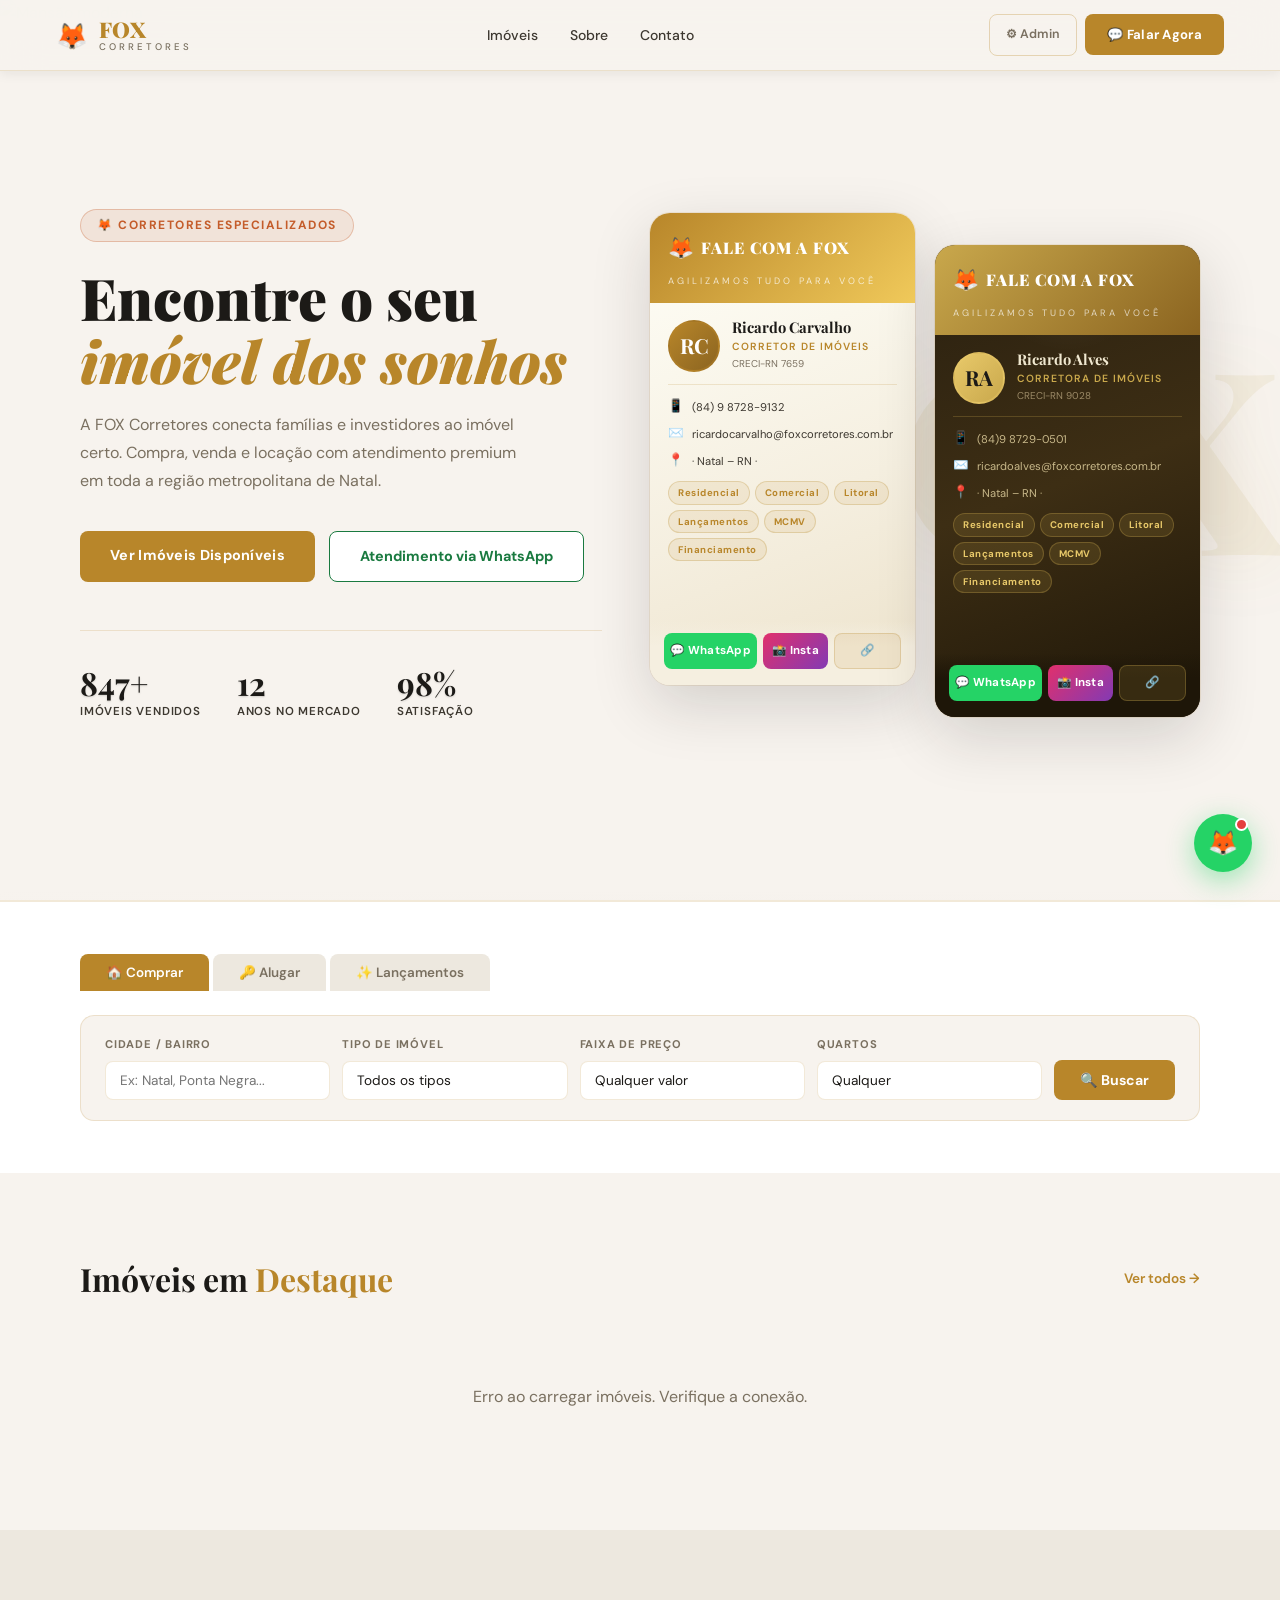
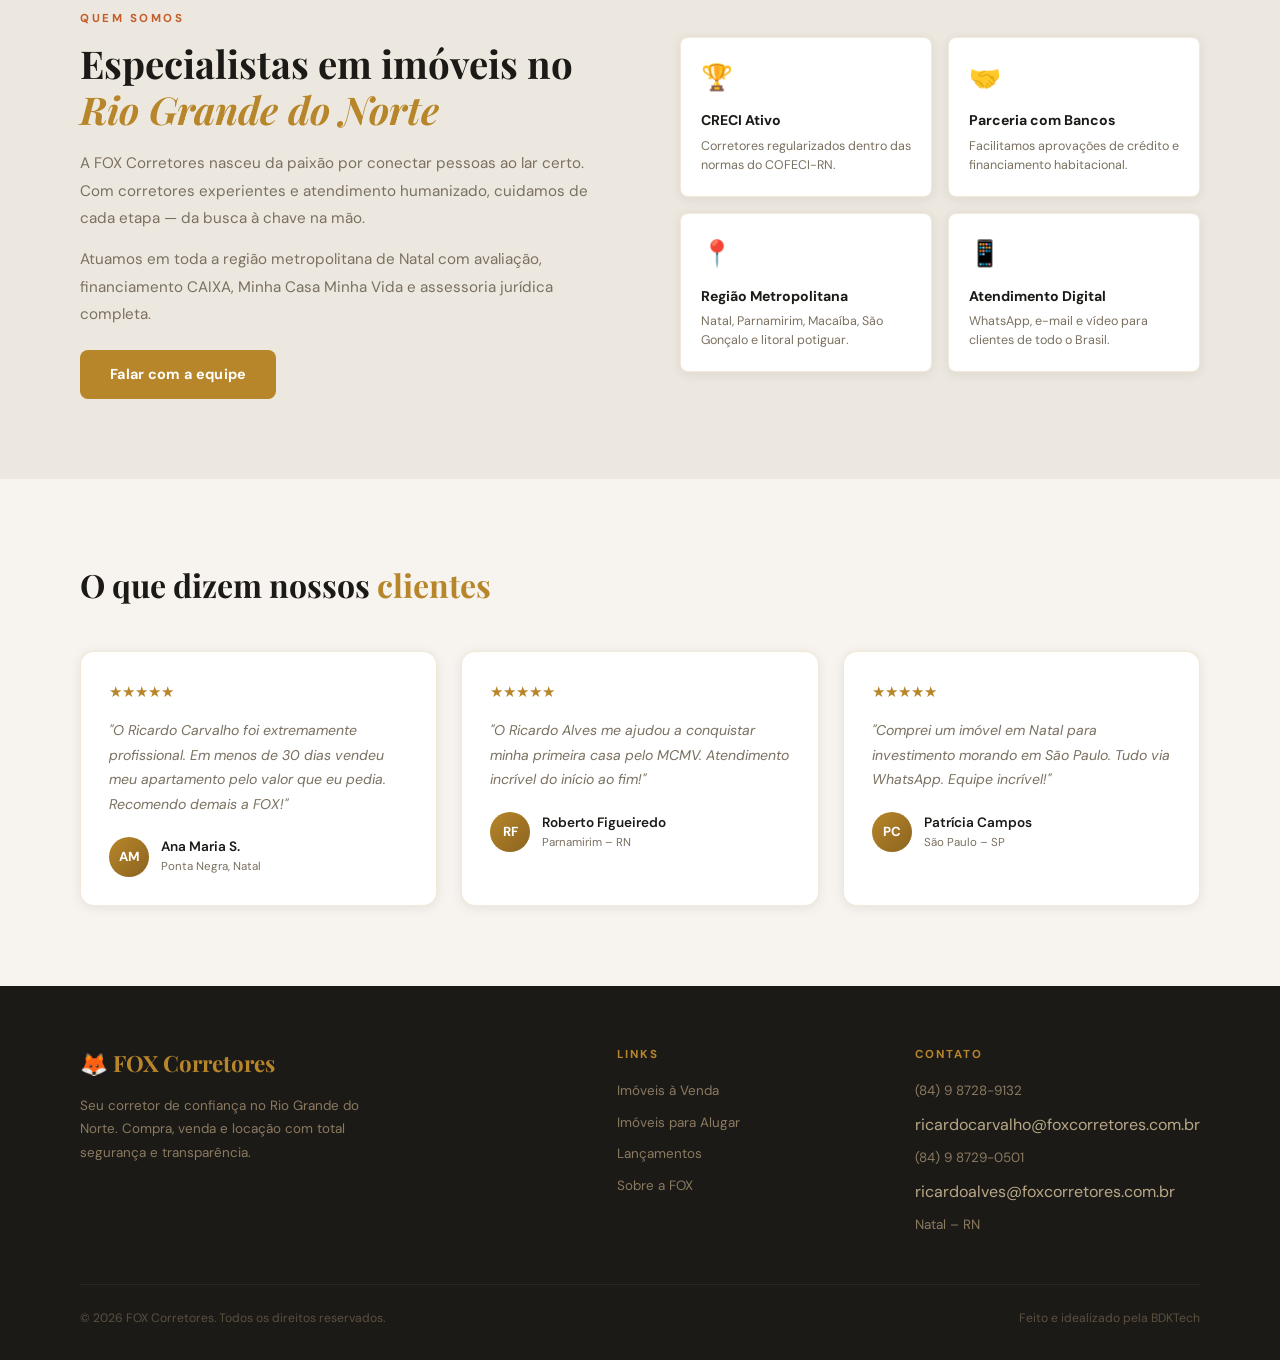
==== commit 6a36647c: "Add files via upload" ====
--- a/index.html
+++ b/index.html
@@ -117,7 +117,7 @@
         <div class="biz-divider"></div>
         <div class="biz-info">
           <div class="biz-row"><span class="biz-icon">📱</span><span class="biz-txt">(84) 9 8728-9132</span></div>
-          <div class="biz-row"><span class="biz-icon">✉️</span><span class="biz-txt">ricardoalves@foxcorretores.com.br</span></div>
+          <div class="biz-row"><span class="biz-icon">✉️</span><span class="biz-txt">ricardocarvalho@foxcorretores.com.br</span></div>
           <div class="biz-row"><span class="biz-icon">📍</span><span class="biz-txt">· Natal – RN ·</span></div>
         </div>
         <div class="biz-badges">
@@ -191,29 +191,38 @@
   <div class="search-bar">
     <div class="filter-group">
       <label>Cidade / Bairro</label>
-      <input type="text" placeholder="Ex: Natal, Ponta Negra...">
+      <input id="f-search-local" type="text" placeholder="Ex: Natal, Ponta Negra...">
     </div>
     <div class="filter-group">
       <label>Tipo de Imóvel</label>
-      <select>
-        <option>Todos os tipos</option>
-        <option>Casa</option><option>Apartamento</option><option>Cobertura</option>
-        <option>Terreno</option><option>Comercial</option><option>Chácara</option>
+      <select id="f-search-tipo">
+        <option value="">Todos os tipos</option>
+        <option value="Casa">Casa</option>
+        <option value="Apartamento">Apartamento</option>
+        <option value="Cobertura">Cobertura</option>
+        <option value="Terreno">Terreno</option>
+        <option value="Comercial">Comercial</option>
+        <option value="Chácara">Chácara</option>
       </select>
     </div>
     <div class="filter-group">
       <label>Faixa de Preço</label>
-      <select>
-        <option>Qualquer valor</option>
-        <option>Até R$ 200 mil</option><option>R$ 200–500 mil</option>
-        <option>R$ 500 mil – 1 mi</option><option>Acima de R$ 1 mi</option>
+      <select id="f-search-preco">
+        <option value="">Qualquer valor</option>
+        <option value="0-200">Até R$ 200 mil</option>
+        <option value="200-500">R$ 200–500 mil</option>
+        <option value="500-1000">R$ 500 mil – 1 mi</option>
+        <option value="1000+">Acima de R$ 1 mi</option>
       </select>
     </div>
     <div class="filter-group">
       <label>Quartos</label>
-      <select>
-        <option>Qualquer</option><option>1 quarto</option>
-        <option>2 quartos</option><option>3 quartos</option><option>4+ quartos</option>
+      <select id="f-search-quartos">
+        <option value="">Qualquer</option>
+        <option value="1">1 quarto</option>
+        <option value="2">2 quartos</option>
+        <option value="3">3 quartos</option>
+        <option value="4">4+ quartos</option>
       </select>
     </div>
     <button class="search-btn" onclick="triggerSearch()">🔍 Buscar</button>
@@ -489,13 +498,8 @@
     </div>
   </div>
 </div>
-
-<!-- TOAST -->
 <div class="toast" id="toast"></div>
-
-<!-- SCRIPTS -->
 <script src="fox_main.js"></script>
 <script src="fox_admin.js"></script>
-
 </body>
-</html>
+</html>
--- a/fox_.css
+++ b/fox_.css
@@ -535,11 +535,11 @@
 }
 @media(max-width:700px) {
 
-  /* ── Navbar ── */
+  /* ── Navbar: botão menor e alinhado ── */
   nav { padding:10px 12px; }
   .nav-links { display:none; }
   .nav-right { gap:5px; align-items:center; }
-  .nav-admin { padding:5px 8px; font-size:0.65rem; border-radius:5px; }
+  .nav-admin { padding:5px 8px; font-size:0.65rem; }
   .nav-cta {
     padding: 5px 9px;
     font-size: 0.62rem;
@@ -547,13 +547,14 @@
     letter-spacing: 0;
     white-space: nowrap;
     line-height: 1.3;
-    border-radius: 5px;
   }
 
   /* ── Hero ── */
   .hero { padding:84px 14px 40px; gap:28px; }
-
-  /* ── Cards: empilhados em coluna, centralizados, sem scroll ── */
+  .hero-btns { flex-direction:column; gap:10px; }
+  .btn-primary,.btn-outline { width:100%; text-align:center; }
+
+  /* ── Cards: coluna centralizada, sem scroll, sem corte ── */
   .hero-right {
     width: 100%;
     margin-left: 0;
@@ -565,33 +566,31 @@
     flex-direction: column;
     align-items: center;
     justify-content: center;
+    flex-wrap: nowrap;
     gap: 20px;
     width: 100%;
     overflow-x: visible;
     padding: 4px 0 8px;
   }
 
-  /* cada card ocupa 88% da tela, altura calculada para
-     cabeçalho + avatar + info + badges + botões sem sobreposição */
+  /* cada card: 92% da tela de largura, altura suficiente para
+     header + avatar + info + badges + botões sem sobreposição */
   .biz-card {
-    width: min(320px, 88vw);
+    width: min(320px, 92vw);
     min-width: 0;
-    height: 520px;
+    height: 540px;
     flex-shrink: 0;
     animation: none !important;
     transform: none !important;
     margin-left: auto;
     margin-right: auto;
   }
-  /* remove offset vertical do card 2 */
   .biz-card-2 { margin-top: 0; }
 
-  /* ── restante do site ── */
+  /* ── Demais seções ── */
   .listings-grid,.testimonials-grid,.footer-grid { grid-template-columns:1fr; }
   .search-bar { grid-template-columns:1fr; }
   .search-section,.listings-section,.testimonials,footer,.about-section { padding:36px 14px; }
-  .hero-btns { flex-direction:column; gap:10px; }
-  .btn-primary,.btn-outline { width:100%; text-align:center; }
   .form-grid { grid-template-columns:1fr; }
   .form-grid .s2 { grid-column:span 1; }
   .admin-sidebar { width:100vw; }
